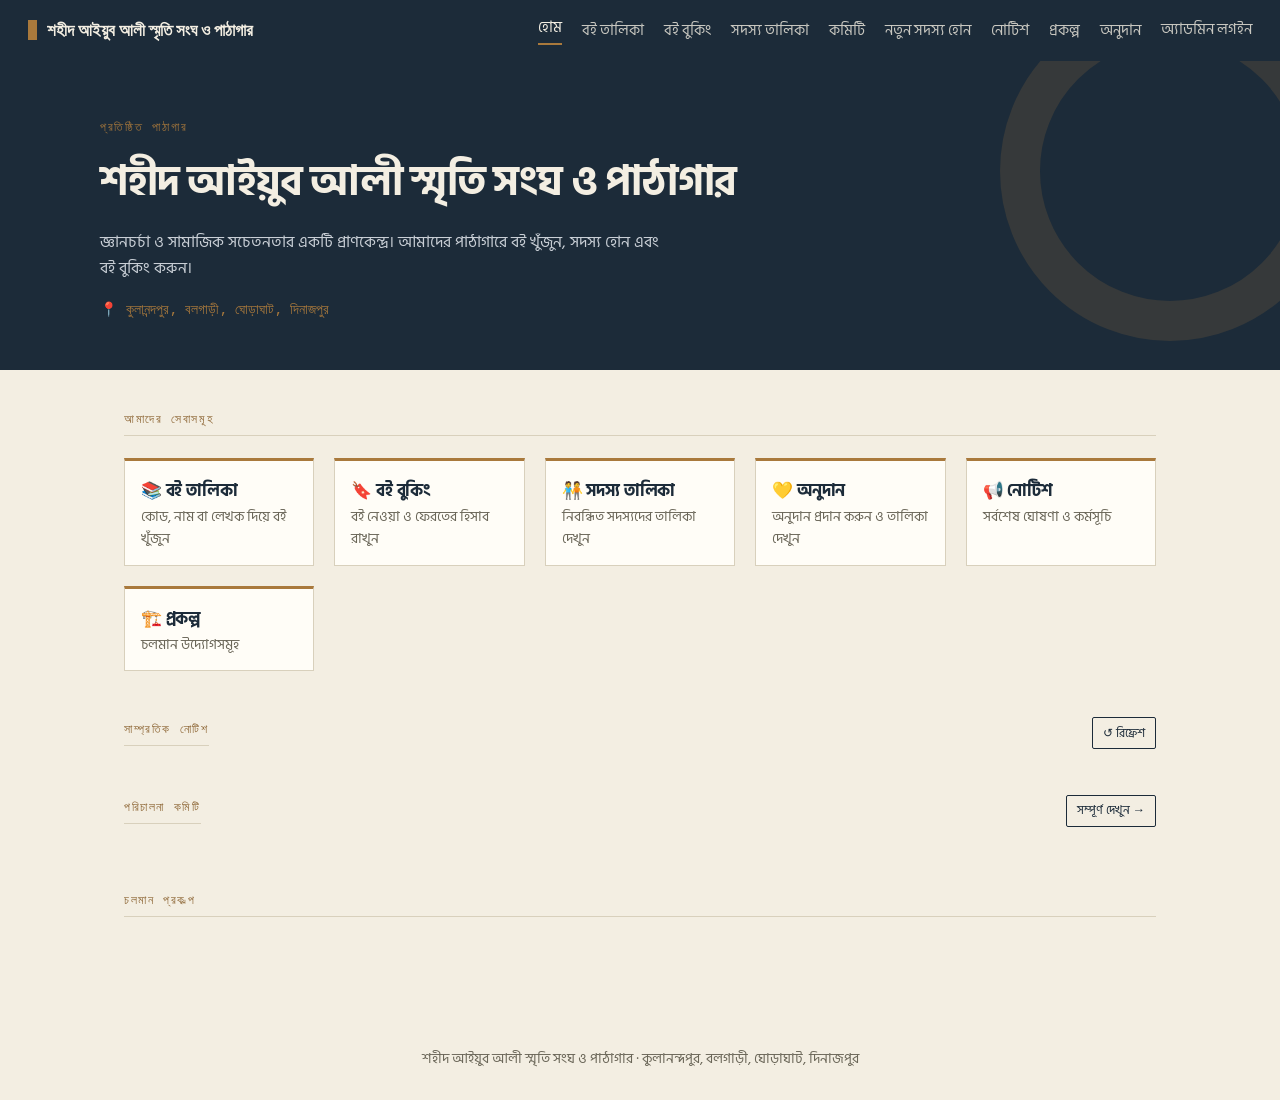
==== index.html @ 1c2e3153 "Update index.html" ====
<!DOCTYPE html>
<html lang="bn">
<head>
<meta charset="UTF-8" />
<meta name="viewport" content="width=device-width, initial-scale=1.0" />
<title>শহীদ আইয়ুব আলী স্মৃতি সংঘ ও পাঠাগার</title>
<link rel="stylesheet" href="css/style.css" />
</head>
<body>
<div id="navRoot"></div>

<header class="hero">
  <div class="hero-inner">
    <div class="eyebrow">প্রতিষ্ঠিত পাঠাগার</div>
    <h1>শহীদ আইয়ুব আলী স্মৃতি সংঘ ও পাঠাগার</h1>
    <p>জ্ঞানচর্চা ও সামাজিক সচেতনতার একটি প্রাণকেন্দ্র। আমাদের পাঠাগারে বই খুঁজুন, সদস্য হোন এবং বই বুকিং করুন।</p>
    <div class="address">📍 কুলানন্দপুর, বলগাড়ী, ঘোড়াঘাট, দিনাজপুর</div>
  </div>
</header>

<main class="wrap">

  <!-- দ্রুত লিংক -->
  <section style="margin-bottom:46px;">
    <div class="section-label">আমাদের সেবাসমূহ</div>
    <div class="card-grid" style="grid-template-columns:repeat(auto-fit,minmax(180px,1fr));">
      <a href="books.html" class="index-card" style="display:block; text-decoration:none;">
        <h3>📚 বই তালিকা</h3>
        <p style="color:var(--muted); font-size:0.88rem; margin:0;">কোড, নাম বা লেখক দিয়ে বই খুঁজুন</p>
      </a>
      <a href="booking.html" class="index-card" style="display:block; text-decoration:none;">
        <h3>🔖 বই বুকিং</h3>
        <p style="color:var(--muted); font-size:0.88rem; margin:0;">বই নেওয়া ও ফেরতের হিসাব রাখুন</p>
      </a>
      <a href="members.html" class="index-card" style="display:block; text-decoration:none;">
        <h3>🧑‍🤝‍🧑 সদস্য তালিকা</h3>
        <p style="color:var(--muted); font-size:0.88rem; margin:0;">নিবন্ধিত সদস্যদের তালিকা দেখুন</p>
      </a>
      <a href="donations.html" class="index-card" style="display:block; text-decoration:none;">
        <h3>💛 অনুদান</h3>
        <p style="color:var(--muted); font-size:0.88rem; margin:0;">অনুদান প্রদান করুন ও তালিকা দেখুন</p>
      </a>
      <a href="notices.html" class="index-card" style="display:block; text-decoration:none;">
        <h3>📢 নোটিশ</h3>
        <p style="color:var(--muted); font-size:0.88rem; margin:0;">সর্বশেষ ঘোষণা ও কর্মসূচি</p>
      </a>
      <a href="projects.html" class="index-card" style="display:block; text-decoration:none;">
        <h3>🏗️ প্রকল্প</h3>
        <p style="color:var(--muted); font-size:0.88rem; margin:0;">চলমান উদ্যোগসমূহ</p>
      </a>
    </div>
  </section>

  <!-- নোটিশ -->
  <section id="noticesSection" style="margin-bottom:46px;">
    <div style="display:flex; justify-content:space-between; align-items:center; margin-bottom:14px;">
      <div class="section-label" style="margin:0;">সাম্প্রতিক নোটিশ</div>
      <button class="btn small outline" onclick="loadAll()">↺ রিফ্রেশ</button>
    </div>
    <div id="noticesList"></div>
  </section>

  <!-- কমিটি -->
  <section id="committeeSection" style="margin-bottom:46px;">
    <div style="display:flex; justify-content:space-between; align-items:center; margin-bottom:18px;">
      <div class="section-label" style="margin:0;">পরিচালনা কমিটি</div>
      <a href="committee.html" class="btn small outline">সম্পূর্ণ দেখুন →</a>
    </div>
    <div class="card-grid" id="committeeGrid"></div>
  </section>

  <!-- প্রকল্প -->
  <section id="projectsSection">
    <div class="section-label">চলমান প্রকল্প</div>
    <div id="projectsList" class="card-grid"></div>
  </section>

</main>

<div id="adminModalRoot"></div>
<div class="footer">শহীদ আইয়ুব আলী স্মৃতি সংঘ ও পাঠাগার · কুলানন্দপুর, বলগাড়ী, ঘোড়াঘাট, দিনাজপুর</div>

<script src="js/config.js"></script>
<script src="js/api.js"></script>
<script>
renderNav('index.html');

async function loadAll() {
  await Promise.all([loadNotices(), loadCommittee(), loadProjects()]);
}

async function loadNotices() {
  const notices = await Api.get('listNotices');
  const el = document.getElementById('noticesList');
  if (!Array.isArray(notices) || notices.length === 0) {
    el.innerHTML = '<p style="color:var(--muted); font-size:0.9rem;">কোনো নোটিশ নেই।</p>';
    return;
  }
  el.innerHTML = notices.slice(0, 3).map(n => `
    <div class="notice">
      <div class="date">${fmtDate(n.Date)}</div>
      <strong>${n.Title}</strong>
      <div>${n.Content}</div>
    </div>
  `).join('');
}

async function loadCommittee() {
  const committee = await Api.get('listCommittee');
  const grid = document.getElementById('committeeGrid');
  if (!committee || committee.length === 0) {
    document.getElementById('committeeSection').style.display = 'none';
    return;
  }
  document.getElementById('committeeSection').style.display = 'block';
  grid.innerHTML = committee.map(c => {
    const photo = c.PhotoURL
      ? `<img src="${c.PhotoURL}" style="width:72px; height:72px; object-fit:cover; border-radius:50%; border:2px solid var(--brass); margin-bottom:10px;" />`
      : `<div style="width:72px; height:72px; border-radius:50%; background:var(--line); margin:0 auto 10px;"></div>`;
    return `
      <div class="index-card" style="text-align:center;">
        ${photo}
        <h3 style="font-size:1rem;">${c.MemberName}</h3>
        <span class="tag role">${c.Position}</span>
        <div class="author" style="margin-top:6px;">${c.Village || ''}</div>
      </div>`;
  }).join('');
}

async function loadProjects() {
  const projects = await Api.get('listProjects');
  const el = document.getElementById('projectsList');
  if (!projects || projects.length === 0) {
    document.getElementById('projectsSection').style.display = 'none';
    return;
  }
  document.getElementById('projectsSection').style.display = 'block';
  el.innerHTML = projects.slice(0, 4).map(p => `
    <div class="index-card">
      <h3>${p.Title}</h3>
      <p style="color:var(--muted); font-size:0.88rem;">${p.Description || ''}</p>
    </div>
  `).join('');
}

loadAll();
</script>
</body>
</html>
---- css/style.css ----
@import url('https://fonts.googleapis.com/css2?family=Fraunces:opsz,wght@9..144,400;9..144,600;9..144,700&family=Hind+Siliguri:wght@400;500;600;700&family=IBM+Plex+Mono:wght@400;500&display=swap');

:root {
  --ink: #1C2B39;
  --paper: #F3EEE2;
  --card: #FFFDF7;
  --brass: #A9793C;
  --brass-dark: #8A6230;
  --sage: #5F7161;
  --rust: #9A3B3B;
  --text: #26241F;
  --muted: #6B6759;
  --line: #D8D0BC;
  --radius: 2px;
}

* { box-sizing: border-box; }
html { scroll-behavior: smooth; }

body {
  margin: 0;
  background: var(--paper);
  color: var(--text);
  font-family: 'Hind Siliguri', 'Segoe UI', sans-serif;
  line-height: 1.6;
}

h1, h2, h3, .display {
  font-family: 'Fraunces', 'Hind Siliguri', serif;
  color: var(--ink);
  margin: 0 0 0.3em;
  letter-spacing: -0.01em;
}
.mono { font-family: 'IBM Plex Mono', monospace; letter-spacing: 0.02em; }
a { color: inherit; text-decoration: none; }

/* ---------- Nav ---------- */
.nav {
  background: var(--ink);
  color: var(--paper);
  padding: 16px 28px;
  display: flex;
  align-items: center;
  justify-content: space-between;
  position: sticky;
  top: 0;
  z-index: 50;
  flex-wrap: wrap;
  gap: 10px;
}
.nav .brand { display: flex; align-items: center; gap: 10px; font-family: 'Fraunces', serif; font-size: 1.05rem; font-weight: 700; }
.nav .brand .tab { width: 9px; height: 20px; background: var(--brass); display: inline-block; flex-shrink: 0; }
.nav .links { display: flex; align-items: center; flex-wrap: wrap; }
.nav a.link { color: var(--paper); margin-left: 20px; font-size: 0.92rem; opacity: 0.8; transition: opacity 0.15s; }
.nav a.link:hover { opacity: 1; text-decoration: underline; }
.nav a.link.active { opacity: 1; border-bottom: 2px solid var(--brass); padding-bottom: 3px; }
.nav a.link.admin-tag { color: var(--brass); opacity: 1; }

/* ---------- Layout ---------- */
.wrap { max-width: 1080px; margin: 0 auto; padding: 40px 24px 80px; }
.section-label {
  font-family: 'IBM Plex Mono', monospace;
  font-size: 0.72rem;
  text-transform: uppercase;
  letter-spacing: 0.14em;
  color: var(--brass-dark);
  border-bottom: 1px solid var(--line);
  padding-bottom: 6px;
  margin-bottom: 22px;
}

/* ---------- Hero ---------- */
.hero {
  background: var(--ink);
  color: var(--paper);
  padding: 56px 24px 50px;
  position: relative;
  overflow: hidden;
}
.hero::before {
  content: "";
  position: absolute;
  right: -60px; top: -60px;
  width: 260px; height: 260px;
  border: 40px solid rgba(169,121,60,0.18);
  border-radius: 50%;
}
.hero-inner { max-width: 1080px; margin: 0 auto; position: relative; }
.hero .eyebrow { font-family: 'IBM Plex Mono', monospace; font-size: 0.78rem; letter-spacing: 0.14em; text-transform: uppercase; color: var(--brass); margin-bottom: 10px; }
.hero h1 { font-size: clamp(1.7rem, 4vw, 2.6rem); color: var(--paper); max-width: 700px; }
.hero p { color: #C9CFD6; max-width: 560px; font-size: 1.02rem; }
.hero .address { margin-top: 16px; color: var(--brass); font-family: 'IBM Plex Mono', monospace; font-size: 0.88rem; }

/* ---------- Cards ---------- */
.card-grid {
  display: grid;
  grid-template-columns: repeat(auto-fill, minmax(230px, 1fr));
  gap: 20px;
}
.index-card {
  background: var(--card);
  border: 1px solid var(--line);
  border-top: 3px solid var(--brass);
  padding: 16px 16px 14px;
  position: relative;
}
.index-card .catid { font-size: 0.7rem; color: var(--muted); margin-bottom: 6px; }
.index-card h3 { font-size: 1.05rem; margin-bottom: 2px; }
.index-card .author { color: var(--muted); font-size: 0.88rem; }
.index-card .row-actions { display: flex; gap: 8px; margin-top: 12px; border-top: 1px dashed var(--line); padding-top: 10px; }

.tag { font-size: 0.68rem; text-transform: uppercase; letter-spacing: 0.06em; padding: 3px 8px; border-radius: 20px; font-family: 'IBM Plex Mono', monospace; }
.tag.available { background: rgba(95,113,97,0.15); color: var(--sage); }
.tag.unavailable { background: rgba(154,59,59,0.12); color: var(--rust); }
.tag.role { background: rgba(169,121,60,0.16); color: var(--brass-dark); }

.btn {
  border: none;
  background: var(--ink);
  color: var(--paper);
  padding: 8px 16px;
  font-size: 0.85rem;
  cursor: pointer;
  font-family: 'Hind Siliguri', sans-serif;
  border-radius: var(--radius);
  transition: background 0.15s;
}
.btn:hover { background: #0f1a24; }
.btn.brass { background: var(--brass); }
.btn.brass:hover { background: var(--brass-dark); }
.btn.outline { background: transparent; border: 1px solid var(--ink); color: var(--ink); }
.btn.small { padding: 5px 10px; font-size: 0.78rem; }
.btn:disabled { opacity: 0.4; cursor: not-allowed; }

.stamp {
  display: inline-block;
  border: 2px solid var(--rust);
  color: var(--rust);
  padding: 3px 8px;
  font-family: 'IBM Plex Mono', monospace;
  font-size: 0.72rem;
  transform: rotate(-3deg);
  border-radius: 3px;
}
.stamp.ok { border-color: var(--sage); color: var(--sage); transform: rotate(2deg); }

.panel { background: var(--card); border: 1px solid var(--line); padding: 24px; border-radius: var(--radius); }
.panel + .panel { margin-top: 18px; }
.notice { border-left: 3px solid var(--brass); padding: 12px 16px; background: var(--card); margin-bottom: 12px; }
.notice .date { font-family: 'IBM Plex Mono', monospace; font-size: 0.72rem; color: var(--muted); }
.notice .row-actions { margin-top: 8px; }

input, select, textarea {
  font-family: 'Hind Siliguri', sans-serif;
  padding: 10px 12px;
  border: 1px solid var(--line);
  background: var(--card);
  border-radius: var(--radius);
  font-size: 0.95rem;
  width: 100%;
}
label { display: block; font-size: 0.82rem; color: var(--muted); margin-bottom: 5px; margin-top: 14px; }

table { width: 100%; border-collapse: collapse; font-size: 0.88rem; }
th, td { text-align: left; padding: 10px 8px; border-bottom: 1px solid var(--line); }
th { font-family: 'IBM Plex Mono', monospace; font-size: 0.7rem; text-transform: uppercase; color: var(--muted); letter-spacing: 0.05em; }

.page-toolbar {
  display: flex;
  justify-content: space-between;
  align-items: center;
  margin-bottom: 22px;
  flex-wrap: wrap;
  gap: 10px;
}
.page-toolbar .section-label { margin-bottom: 0; border-bottom: none; padding-bottom: 0; }
#refreshBtn { padding: 7px 16px; font-size: 0.82rem; letter-spacing: 0.03em; }
.footer { text-align: center; padding: 30px; color: var(--muted); font-size: 0.85rem; }
.empty-state { text-align: center; padding: 50px 20px; color: var(--muted); }

.msg { padding: 10px 14px; border-radius: var(--radius); font-size: 0.88rem; margin-top: 10px; }
.msg.error { background: rgba(154,59,59,0.1); color: var(--rust); }
.msg.success { background: rgba(95,113,97,0.12); color: var(--sage); }

.grid-2 { display: grid; grid-template-columns: 1fr 1fr; gap: 0 20px; }
.lookup-result { margin-top: 8px; font-size: 0.9rem; padding: 10px 12px; background: rgba(169,121,60,0.08); border-radius: var(--radius); }

/* ---------- Admin login modal ---------- */
.modal-backdrop {
  position: fixed; inset: 0; background: rgba(28,43,57,0.55);
  display: flex; align-items: center; justify-content: center; z-index: 100; padding: 20px;
}
.modal { background: var(--card); border-radius: var(--radius); padding: 26px; max-width: 340px; width: 100%; }

.admin-only-block { border: 1px dashed var(--brass); padding: 18px; margin-bottom: 22px; background: rgba(169,121,60,0.05); }
.admin-badge { font-family: 'IBM Plex Mono', monospace; font-size: 0.68rem; text-transform: uppercase; letter-spacing: 0.08em; color: var(--brass-dark); margin-bottom: 10px; display: block; }

@media (max-width: 640px) {
  .nav { padding: 14px 18px; }
  .grid-2 { grid-template-columns: 1fr; }
}
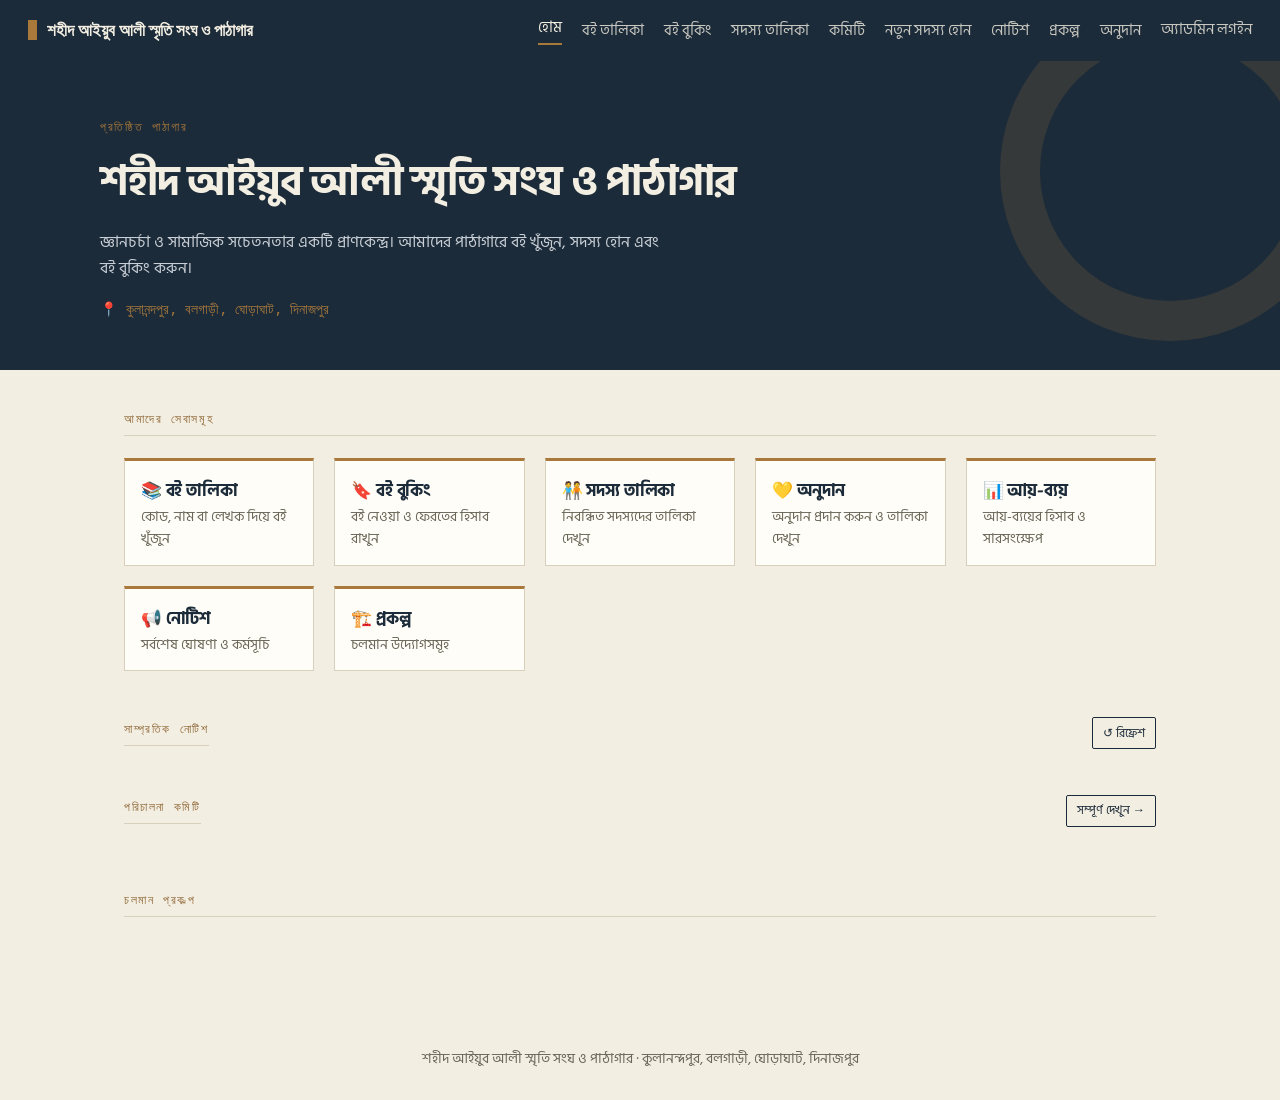
==== commit 314e16c5: "Update index.html" ====
--- a/index.html
+++ b/index.html
@@ -39,6 +39,10 @@
       <a href="donations.html" class="index-card" style="display:block; text-decoration:none;">
         <h3>💛 অনুদান</h3>
         <p style="color:var(--muted); font-size:0.88rem; margin:0;">অনুদান প্রদান করুন ও তালিকা দেখুন</p>
+      </a>
+      <a href="finance.html" class="index-card" style="display:block; text-decoration:none;">
+        <h3>📊 আয়-ব্যয়</h3>
+        <p style="color:var(--muted); font-size:0.88rem; margin:0;">আয়-ব্যয়ের হিসাব ও সারসংক্ষেপ</p>
       </a>
       <a href="notices.html" class="index-card" style="display:block; text-decoration:none;">
         <h3>📢 নোটিশ</h3>
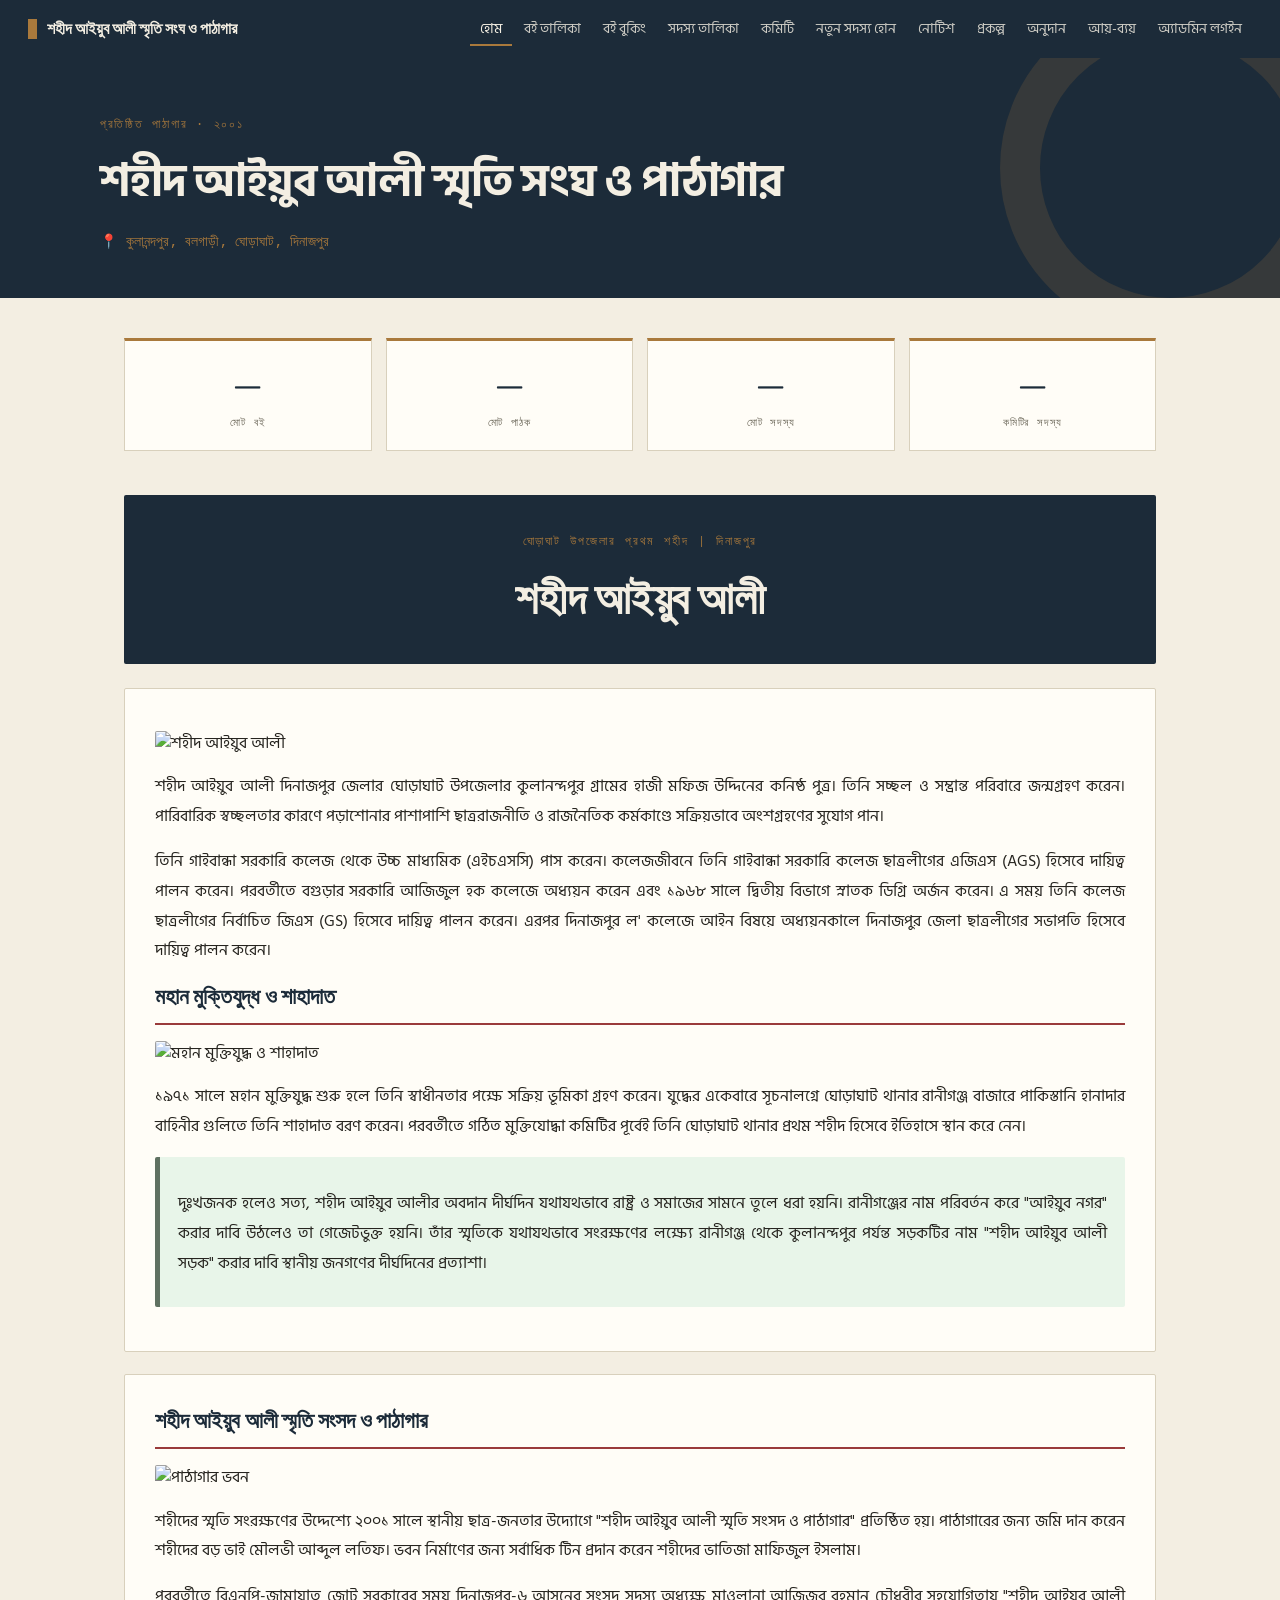
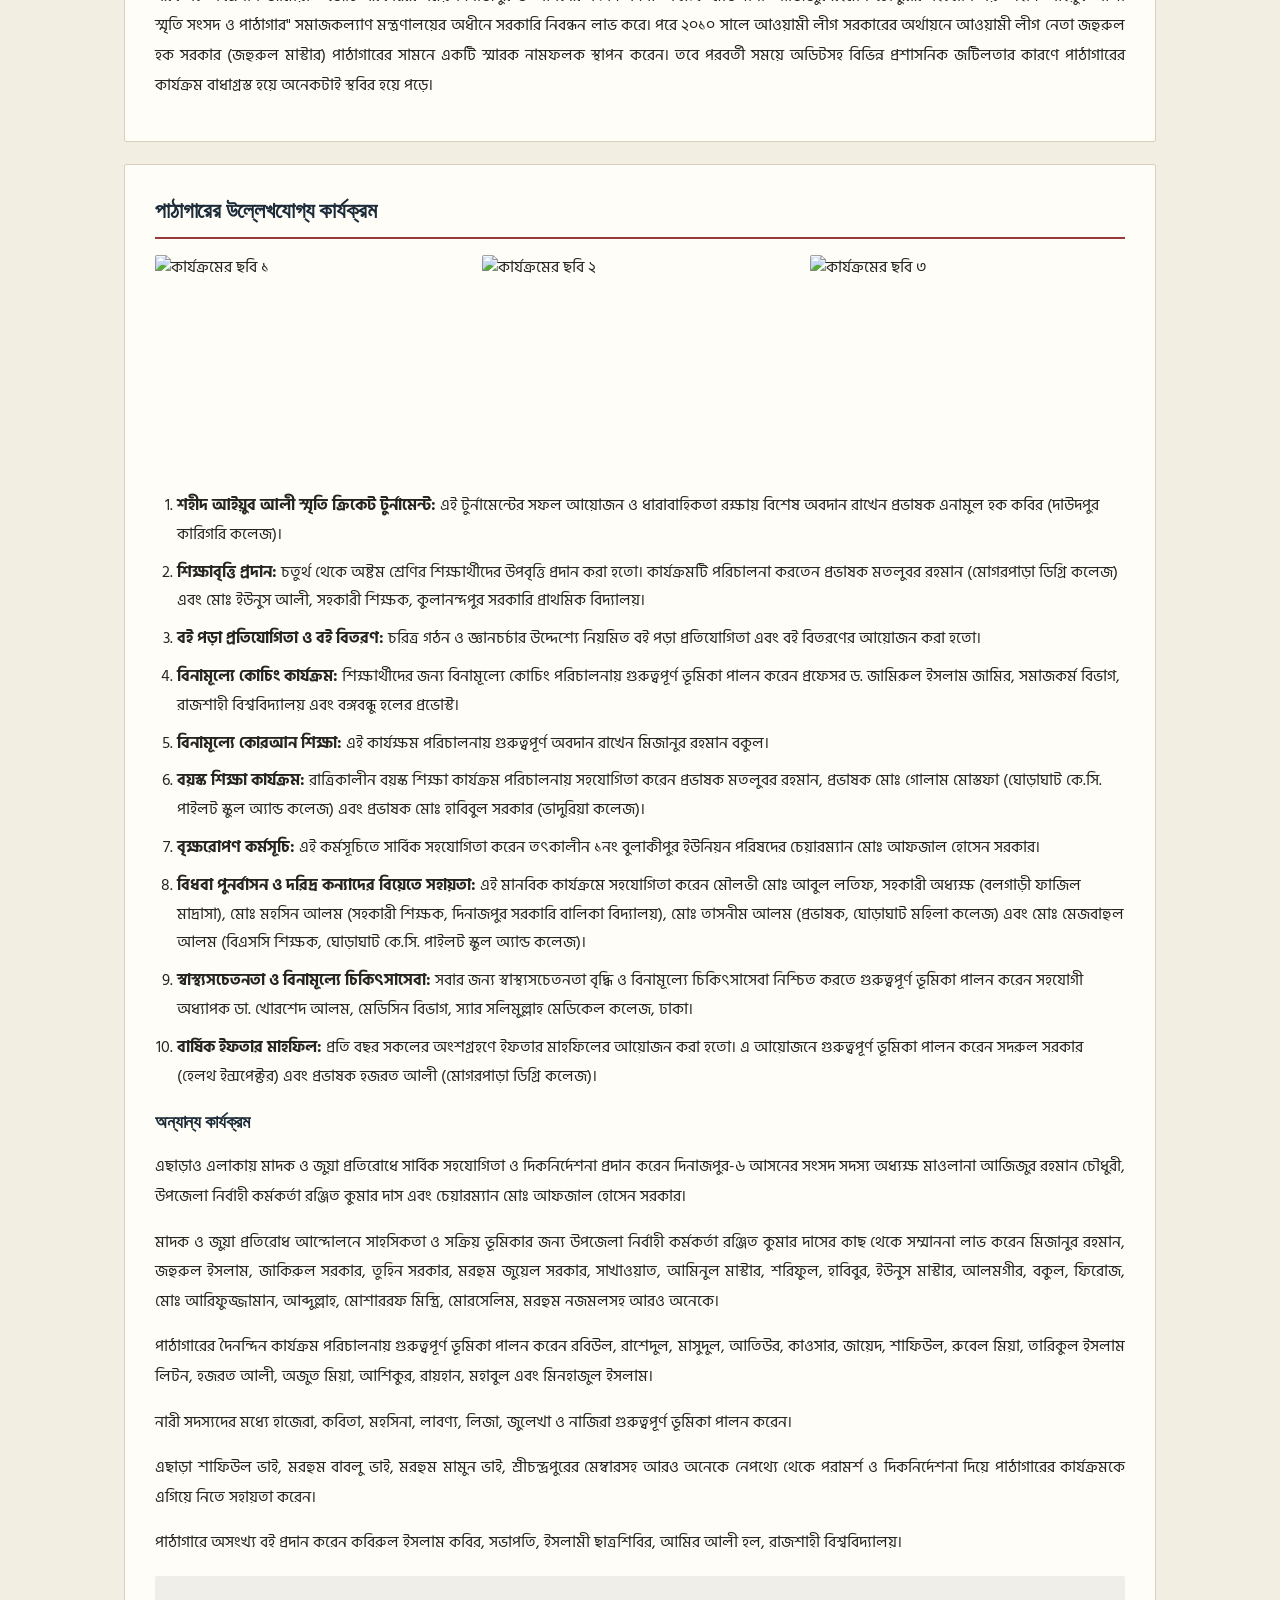
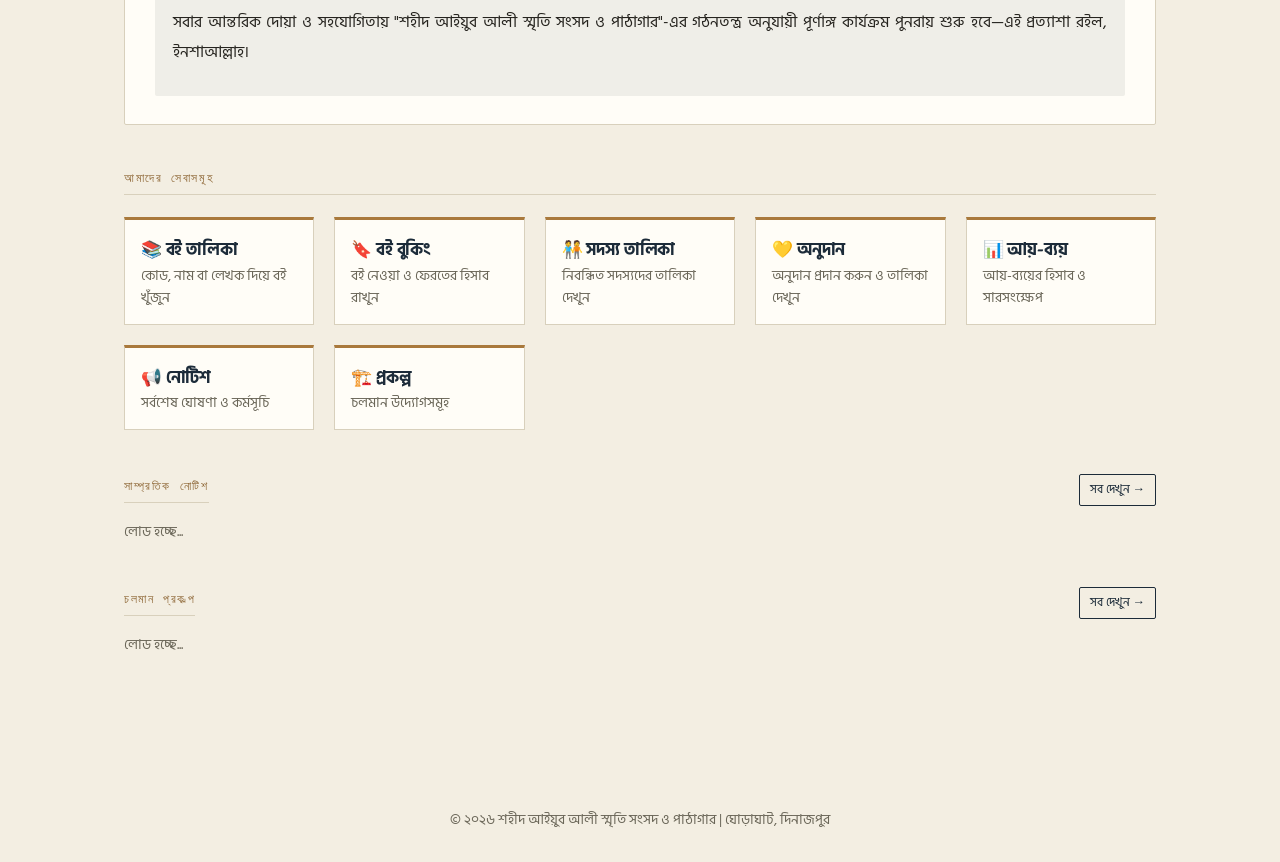
==== commit 67d5c705: "Update index.html" ====
--- a/index.html
+++ b/index.html
@@ -5,149 +5,259 @@
 <meta name="viewport" content="width=device-width, initial-scale=1.0" />
 <title>শহীদ আইয়ুব আলী স্মৃতি সংঘ ও পাঠাগার</title>
 <link rel="stylesheet" href="css/style.css" />
+<link href="https://fonts.maateen.me/solaiman-lipi/font.css" rel="stylesheet" />
+<style>
+/* ===== হিরো ===== */
+.hero { background:#1C2B39; color:#F3EEE2; padding:56px 24px 46px; position:relative; overflow:hidden; }
+.hero::before { content:""; position:absolute; right:-60px; top:-60px; width:260px; height:260px; border:40px solid rgba(169,121,60,.18); border-radius:50%; }
+.hero-inner { max-width:1080px; margin:0 auto; position:relative; }
+.hero .eyebrow { font-family:'IBM Plex Mono',monospace; font-size:.78rem; letter-spacing:.14em; text-transform:uppercase; color:#A9793C; margin-bottom:10px; }
+.hero h1 { font-family:'SolaimanLipi','Fraunces','Hind Siliguri',serif; font-size:clamp(1.8rem,4vw,2.8rem); color:#F3EEE2; max-width:780px; margin-bottom:12px; }
+.hero .address { margin-top:14px; color:#A9793C; font-family:'IBM Plex Mono',monospace; font-size:.88rem; }
+
+/* ===== পরিসংখ্যান কার্ড ===== */
+.stats-grid { display:grid; grid-template-columns:repeat(auto-fit,minmax(140px,1fr)); gap:14px; margin-bottom:44px; }
+.stat-card { background:var(--card); border:1px solid var(--line); border-top:3px solid var(--brass); padding:18px 14px; text-align:center; }
+.stat-card .sv { font-family:'Fraunces',serif; font-size:2rem; font-weight:700; color:var(--ink); }
+.stat-card .sl { font-family:'IBM Plex Mono',monospace; font-size:.68rem; text-transform:uppercase; letter-spacing:.08em; color:var(--muted); margin-top:4px; }
+
+/* ===== কন্টেন্ট প্যানেল ===== */
+.bio-card { background:var(--card); border:1px solid var(--line); border-radius:var(--radius); padding:28px 30px; margin-bottom:22px; }
+.bio-card h2 { font-family:'Fraunces',serif; color:var(--ink); font-size:1.4rem; border-bottom:2px solid var(--rust); padding-bottom:8px; margin-bottom:16px; }
+.bio-card h3 { font-family:'Fraunces',serif; color:var(--ink); font-size:1.1rem; margin-top:18px; margin-bottom:8px; }
+.bio-card p { margin-bottom:13px; text-align:justify; line-height:1.85; font-family:'SolaimanLipi','Hind Siliguri',sans-serif; }
+.bio-card ul, .bio-card ol { padding-left:22px; margin-bottom:14px; }
+.bio-card li { margin-bottom:9px; line-height:1.8; font-family:'SolaimanLipi','Hind Siliguri',sans-serif; }
+.highlight-box { background:#e8f5e9; padding:16px 18px; border-left:5px solid var(--sage); border-radius:var(--radius); margin:16px 0; font-family:'SolaimanLipi','Hind Siliguri',sans-serif; line-height:1.85; }
+.closing-box { background:rgba(95,113,97,.1); border-radius:var(--radius); padding:16px 18px; text-align:center; margin-top:18px; font-family:'SolaimanLipi','Hind Siliguri',sans-serif; line-height:1.85; }
+
+/* ===== বায়ো ইমেজ প্লেসহোল্ডার ===== */
+.bio-img { width:100%; max-width:100%; height:auto; border-radius:var(--radius); margin:14px 0; display:block; }
+.bio-img-row { display:grid; grid-template-columns:repeat(auto-fit,minmax(200px,1fr)); gap:12px; margin:16px 0; }
+.bio-img-row img { width:100%; height:220px; object-fit:cover; border-radius:var(--radius); }
+
+/* ===== নোটিশ / প্রকল্প অ্যাকর্ডিয়ান ===== */
+.acc-item { border-left:3px solid var(--brass); background:var(--card); margin-bottom:8px; border-radius:0 var(--radius) var(--radius) 0; overflow:hidden; }
+.acc-item.first { border-left-color:var(--ink); }
+.acc-header { display:flex; align-items:flex-start; justify-content:space-between; padding:13px 16px; cursor:pointer; gap:12px; }
+.acc-header:hover { background:rgba(169,121,60,.05); }
+.acc-date { font-family:'IBM Plex Mono',monospace; font-size:.7rem; color:var(--muted); margin-bottom:3px; }
+.acc-title { font-weight:600; font-size:.97rem; color:var(--ink); }
+.acc-toggle { font-size:.78rem; color:var(--brass-dark); white-space:nowrap; flex-shrink:0; padding-top:2px; }
+.acc-body { max-height:0; overflow:hidden; transition:max-height .3s ease; }
+.acc-body.open { max-height:600px; }
+.acc-body-inner { padding:10px 16px 14px; border-top:1px dashed var(--line); font-size:.92rem; line-height:1.75; font-family:'Hind Siliguri',sans-serif; }
+
+@media(max-width:640px){
+  .bio-card { padding:18px 16px; }
+  .stats-grid { grid-template-columns:repeat(2,1fr); }
+}
+</style>
 </head>
 <body>
 <div id="navRoot"></div>
 
+<!-- ===== হিরো ===== -->
 <header class="hero">
   <div class="hero-inner">
-    <div class="eyebrow">প্রতিষ্ঠিত পাঠাগার</div>
+    <div class="eyebrow">প্রতিষ্ঠিত পাঠাগার · ২০০১</div>
     <h1>শহীদ আইয়ুব আলী স্মৃতি সংঘ ও পাঠাগার</h1>
-    <p>জ্ঞানচর্চা ও সামাজিক সচেতনতার একটি প্রাণকেন্দ্র। আমাদের পাঠাগারে বই খুঁজুন, সদস্য হোন এবং বই বুকিং করুন।</p>
     <div class="address">📍 কুলানন্দপুর, বলগাড়ী, ঘোড়াঘাট, দিনাজপুর</div>
   </div>
 </header>
 
 <main class="wrap">
 
+  <!-- পরিসংখ্যান -->
+  <div class="stats-grid" id="statsGrid">
+    <div class="stat-card"><div class="sv" id="sc-books">—</div><div class="sl">মোট বই</div></div>
+    <div class="stat-card"><div class="sv" id="sc-readers">—</div><div class="sl">মোট পাঠক</div></div>
+    <div class="stat-card"><div class="sv" id="sc-members">—</div><div class="sl">মোট সদস্য</div></div>
+    <div class="stat-card"><div class="sv" id="sc-committee">—</div><div class="sl">কমিটির সদস্য</div></div>
+  </div>
+
+  <!-- ===== শহীদ আইয়ুব আলী পরিচিতি — হুবহু (সেবা সেকশনের আগে সরানো হয়েছে) ===== -->
+  <section style="margin-bottom:44px;">
+    <div style="text-align:center; padding:36px 20px 30px; background:var(--ink); border-radius:var(--radius); margin-bottom:24px;">
+      <div style="font-family:'IBM Plex Mono',monospace; font-size:.75rem; text-transform:uppercase; letter-spacing:.16em; color:var(--brass); margin-bottom:12px;">ঘোড়াঘাট উপজেলার প্রথম শহীদ | দিনাজপুর</div>
+      <h2 style="font-family:'Fraunces','SolaimanLipi',serif; font-size:clamp(1.8rem,4vw,2.8rem); color:#F3EEE2; margin:0; letter-spacing:-.01em;">শহীদ আইয়ুব আলী</h2>
+    </div>
+
+    <div class="bio-card">
+      <!-- ছবি: শহীদ আইয়ুব আলীর প্রতিকৃতি / পুরনো ছবি -->
+      <img class="bio-img" src="" alt="শহীদ আইয়ুব আলী">
+
+      <p>শহীদ আইয়ুব আলী দিনাজপুর জেলার ঘোড়াঘাট উপজেলার কুলানন্দপুর গ্রামের হাজী মফিজ উদ্দিনের কনিষ্ঠ পুত্র। তিনি সচ্ছল ও সম্ভ্রান্ত পরিবারে জন্মগ্রহণ করেন। পারিবারিক স্বচ্ছলতার কারণে পড়াশোনার পাশাপাশি ছাত্ররাজনীতি ও রাজনৈতিক কর্মকাণ্ডে সক্রিয়ভাবে অংশগ্রহণের সুযোগ পান।</p>
+      <p>তিনি গাইবান্ধা সরকারি কলেজ থেকে উচ্চ মাধ্যমিক (এইচএসসি) পাস করেন। কলেজজীবনে তিনি গাইবান্ধা সরকারি কলেজ ছাত্রলীগের এজিএস (AGS) হিসেবে দায়িত্ব পালন করেন। পরবর্তীতে বগুড়ার সরকারি আজিজুল হক কলেজে অধ্যয়ন করেন এবং ১৯৬৮ সালে দ্বিতীয় বিভাগে স্নাতক ডিগ্রি অর্জন করেন। এ সময় তিনি কলেজ ছাত্রলীগের নির্বাচিত জিএস (GS) হিসেবে দায়িত্ব পালন করেন। এরপর দিনাজপুর ল' কলেজে আইন বিষয়ে অধ্যয়নকালে দিনাজপুর জেলা ছাত্রলীগের সভাপতি হিসেবে দায়িত্ব পালন করেন।</p>
+
+      <h2>মহান মুক্তিযুদ্ধ ও শাহাদাত</h2>
+      <!-- ছবি: মুক্তিযুদ্ধ / রানীগঞ্জ বাজার সংক্রান্ত ছবি -->
+      <img class="bio-img" src="" alt="মহান মুক্তিযুদ্ধ ও শাহাদাত">
+
+      <p>১৯৭১ সালে মহান মুক্তিযুদ্ধ শুরু হলে তিনি স্বাধীনতার পক্ষে সক্রিয় ভূমিকা গ্রহণ করেন। যুদ্ধের একেবারে সূচনালগ্নে ঘোড়াঘাট থানার রানীগঞ্জ বাজারে পাকিস্তানি হানাদার বাহিনীর গুলিতে তিনি শাহাদাত বরণ করেন। পরবর্তীতে গঠিত মুক্তিযোদ্ধা কমিটির পূর্বেই তিনি ঘোড়াঘাট থানার প্রথম শহীদ হিসেবে ইতিহাসে স্থান করে নেন।</p>
+      <div class="highlight-box">
+        <p>দুঃখজনক হলেও সত্য, শহীদ আইয়ুব আলীর অবদান দীর্ঘদিন যথাযথভাবে রাষ্ট্র ও সমাজের সামনে তুলে ধরা হয়নি। রানীগঞ্জের নাম পরিবর্তন করে "আইয়ুব নগর" করার দাবি উঠলেও তা গেজেটভুক্ত হয়নি। তাঁর স্মৃতিকে যথাযথভাবে সংরক্ষণের লক্ষ্যে রানীগঞ্জ থেকে কুলানন্দপুর পর্যন্ত সড়কটির নাম "শহীদ আইয়ুব আলী সড়ক" করার দাবি স্থানীয় জনগণের দীর্ঘদিনের প্রত্যাশা।</p>
+      </div>
+    </div>
+
+    <div class="bio-card">
+      <h2>শহীদ আইয়ুব আলী স্মৃতি সংসদ ও পাঠাগার</h2>
+      <!-- ছবি: পাঠাগার ভবন / প্রতিষ্ঠাকালীন ছবি -->
+      <img class="bio-img" src="" alt="পাঠাগার ভবন">
+
+      <p>শহীদের স্মৃতি সংরক্ষণের উদ্দেশ্যে ২০০১ সালে স্থানীয় ছাত্র-জনতার উদ্যোগে "শহীদ আইয়ুব আলী স্মৃতি সংসদ ও পাঠাগার" প্রতিষ্ঠিত হয়। পাঠাগারের জন্য জমি দান করেন শহীদের বড় ভাই মৌলভী আব্দুল লতিফ। ভবন নির্মাণের জন্য সর্বাধিক টিন প্রদান করেন শহীদের ভাতিজা মাফিজুল ইসলাম।</p>
+      <p>পরবর্তীতে বিএনপি-জামায়াত জোট সরকারের সময় দিনাজপুর-৬ আসনের সংসদ সদস্য অধ্যক্ষ মাওলানা আজিজুর রহমান চৌধুরীর সহযোগিতায় "শহীদ আইয়ুব আলী স্মৃতি সংসদ ও পাঠাগার" সমাজকল্যাণ মন্ত্রণালয়ের অধীনে সরকারি নিবন্ধন লাভ করে। পরে ২০১০ সালে আওয়ামী লীগ সরকারের অর্থায়নে আওয়ামী লীগ নেতা জহুরুল হক সরকার (জহুরুল মাস্টার) পাঠাগারের সামনে একটি স্মারক নামফলক স্থাপন করেন। তবে পরবর্তী সময়ে অডিটসহ বিভিন্ন প্রশাসনিক জটিলতার কারণে পাঠাগারের কার্যক্রম বাধাগ্রস্ত হয়ে অনেকটাই স্থবির হয়ে পড়ে।</p>
+    </div>
+
+    <div class="bio-card">
+      <h2>পাঠাগারের উল্লেখযোগ্য কার্যক্রম</h2>
+      <!-- ছবি সারি: কার্যক্রমের ছবি (৩টি) -->
+      <div class="bio-img-row">
+        <img src="" alt="কার্যক্রমের ছবি ১">
+        <img src="" alt="কার্যক্রমের ছবি ২">
+        <img src="" alt="কার্যক্রমের ছবি ৩">
+      </div>
+
+      <ol>
+        <li><strong>শহীদ আইয়ুব আলী স্মৃতি ক্রিকেট টুর্নামেন্ট:</strong> এই টুর্নামেন্টের সফল আয়োজন ও ধারাবাহিকতা রক্ষায় বিশেষ অবদান রাখেন প্রভাষক এনামুল হক কবির (দাউদপুর কারিগরি কলেজ)।</li>
+        <li><strong>শিক্ষাবৃত্তি প্রদান:</strong> চতুর্থ থেকে অষ্টম শ্রেণির শিক্ষার্থীদের উপবৃত্তি প্রদান করা হতো। কার্যক্রমটি পরিচালনা করতেন প্রভাষক মতলুবর রহমান (মোগরপাড়া ডিগ্রি কলেজ) এবং মোঃ ইউনুস আলী, সহকারী শিক্ষক, কুলানন্দপুর সরকারি প্রাথমিক বিদ্যালয়।</li>
+        <li><strong>বই পড়া প্রতিযোগিতা ও বই বিতরণ:</strong> চরিত্র গঠন ও জ্ঞানচর্চার উদ্দেশ্যে নিয়মিত বই পড়া প্রতিযোগিতা এবং বই বিতরণের আয়োজন করা হতো।</li>
+        <li><strong>বিনামূল্যে কোচিং কার্যক্রম:</strong> শিক্ষার্থীদের জন্য বিনামূল্যে কোচিং পরিচালনায় গুরুত্বপূর্ণ ভূমিকা পালন করেন প্রফেসর ড. জামিরুল ইসলাম জামির, সমাজকর্ম বিভাগ, রাজশাহী বিশ্ববিদ্যালয় এবং বঙ্গবন্ধু হলের প্রভোস্ট।</li>
+        <li><strong>বিনামূল্যে কোরআন শিক্ষা:</strong> এই কার্যক্ষম পরিচালনায় গুরুত্বপূর্ণ অবদান রাখেন মিজানুর রহমান বকুল।</li>
+        <li><strong>বয়স্ক শিক্ষা কার্যক্রম:</strong> রাত্রিকালীন বয়স্ক শিক্ষা কার্যক্রম পরিচালনায় সহযোগিতা করেন প্রভাষক মতলুবর রহমান, প্রভাষক মোঃ গোলাম মোস্তফা (ঘোড়াঘাট কে.সি. পাইলট স্কুল অ্যান্ড কলেজ) এবং প্রভাষক মোঃ হাবিবুল সরকার (ভাদুরিয়া কলেজ)।</li>
+        <li><strong>বৃক্ষরোপণ কর্মসূচি:</strong> এই কর্মসূচিতে সার্বিক সহযোগিতা করেন তৎকালীন ১নং বুলাকীপুর ইউনিয়ন পরিষদের চেয়ারম্যান মোঃ আফজাল হোসেন সরকার।</li>
+        <li><strong>বিধবা পুনর্বাসন ও দরিদ্র কন্যাদের বিয়েতে সহায়তা:</strong> এই মানবিক কার্যক্রমে সহযোগিতা করেন মৌলভী মোঃ আবুল লতিফ, সহকারী অধ্যক্ষ (বলগাড়ী ফাজিল মাদ্রাসা), মোঃ মহসিন আলম (সহকারী শিক্ষক, দিনাজপুর সরকারি বালিকা বিদ্যালয়), মোঃ তাসনীম আলম (প্রভাষক, ঘোড়াঘাট মহিলা কলেজ) এবং মোঃ মেজবাহুল আলম (বিএসসি শিক্ষক, ঘোড়াঘাট কে.সি. পাইলট স্কুল অ্যান্ড কলেজ)।</li>
+        <li><strong>স্বাস্থ্যসচেতনতা ও বিনামূল্যে চিকিৎসাসেবা:</strong> সবার জন্য স্বাস্থ্যসচেতনতা বৃদ্ধি ও বিনামূল্যে চিকিৎসাসেবা নিশ্চিত করতে গুরুত্বপূর্ণ ভূমিকা পালন করেন সহযোগী অধ্যাপক ডা. খোরশেদ আলম, মেডিসিন বিভাগ, স্যার সলিমুল্লাহ মেডিকেল কলেজ, ঢাকা।</li>
+        <li><strong>বার্ষিক ইফতার মাহফিল:</strong> প্রতি বছর সকলের অংশগ্রহণে ইফতার মাহফিলের আয়োজন করা হতো। এ আয়োজনে গুরুত্বপূর্ণ ভূমিকা পালন করেন সদরুল সরকার (হেলথ ইন্সপেক্টর) এবং প্রভাষক হজরত আলী (মোগরপাড়া ডিগ্রি কলেজ)।</li>
+      </ol>
+
+      <h3>অন্যান্য কার্যক্রম</h3>
+      <p>এছাড়াও এলাকায় মাদক ও জুয়া প্রতিরোধে সার্বিক সহযোগিতা ও দিকনির্দেশনা প্রদান করেন দিনাজপুর-৬ আসনের সংসদ সদস্য অধ্যক্ষ মাওলানা আজিজুর রহমান চৌধুরী, উপজেলা নির্বাহী কর্মকর্তা রঞ্জিত কুমার দাস এবং চেয়ারম্যান মোঃ আফজাল হোসেন সরকার।</p>
+      <p>মাদক ও জুয়া প্রতিরোধ আন্দোলনে সাহসিকতা ও সক্রিয় ভূমিকার জন্য উপজেলা নির্বাহী কর্মকর্তা রঞ্জিত কুমার দাসের কাছ থেকে সম্মাননা লাভ করেন মিজানুর রহমান, জহুরুল ইসলাম, জাকিরুল সরকার, তুহিন সরকার, মরহুম জুয়েল সরকার, সাখাওয়াত, আমিনুল মাস্টার, শরিফুল, হাবিবুর, ইউনুস মাস্টার, আলমগীর, বকুল, ফিরোজ, মোঃ আরিফুজ্জামান, আব্দুল্লাহ, মোশাররফ মিস্ত্রি, মোরসেলিম, মরহুম নজমলসহ আরও অনেকে।</p>
+      <p>পাঠাগারের দৈনন্দিন কার্যক্রম পরিচালনায় গুরুত্বপূর্ণ ভূমিকা পালন করেন রবিউল, রাশেদুল, মাসুদুল, আতিউর, কাওসার, জায়েদ, শাফিউল, রুবেল মিয়া, তারিকুল ইসলাম লিটন, হজরত আলী, অজুত মিয়া, আশিকুর, রায়হান, মহাবুল এবং মিনহাজুল ইসলাম।</p>
+      <p>নারী সদস্যদের মধ্যে হাজেরা, কবিতা, মহসিনা, লাবণ্য, লিজা, জুলেখা ও নাজিরা গুরুত্বপূর্ণ ভূমিকা পালন করেন।</p>
+      <p>এছাড়া শাফিউল ভাই, মরহুম বাবলু ভাই, মরহুম মামুন ভাই, শ্রীচন্দ্রপুরের মেম্বারসহ আরও অনেকে নেপথ্যে থেকে পরামর্শ ও দিকনির্দেশনা দিয়ে পাঠাগারের কার্যক্রমকে এগিয়ে নিতে সহায়তা করেন।</p>
+      <p>পাঠাগারে অসংখ্য বই প্রদান করেন কবিরুল ইসলাম কবির, সভাপতি, ইসলামী ছাত্রশিবির, আমির আলী হল, রাজশাহী বিশ্ববিদ্যালয়।</p>
+
+      <div class="closing-box">
+        <p>সবার আন্তরিক দোয়া ও সহযোগিতায় "শহীদ আইয়ুব আলী স্মৃতি সংসদ ও পাঠাগার"-এর গঠনতন্ত্র অনুযায়ী পূর্ণাঙ্গ কার্যক্রম পুনরায় শুরু হবে—এই প্রত্যাশা রইল, ইনশাআল্লাহ।</p>
+      </div>
+    </div>
+  </section>
+
   <!-- দ্রুত লিংক -->
-  <section style="margin-bottom:46px;">
+  <section style="margin-bottom:44px;">
     <div class="section-label">আমাদের সেবাসমূহ</div>
-    <div class="card-grid" style="grid-template-columns:repeat(auto-fit,minmax(180px,1fr));">
-      <a href="books.html" class="index-card" style="display:block; text-decoration:none;">
-        <h3>📚 বই তালিকা</h3>
-        <p style="color:var(--muted); font-size:0.88rem; margin:0;">কোড, নাম বা লেখক দিয়ে বই খুঁজুন</p>
-      </a>
-      <a href="booking.html" class="index-card" style="display:block; text-decoration:none;">
-        <h3>🔖 বই বুকিং</h3>
-        <p style="color:var(--muted); font-size:0.88rem; margin:0;">বই নেওয়া ও ফেরতের হিসাব রাখুন</p>
-      </a>
-      <a href="members.html" class="index-card" style="display:block; text-decoration:none;">
-        <h3>🧑‍🤝‍🧑 সদস্য তালিকা</h3>
-        <p style="color:var(--muted); font-size:0.88rem; margin:0;">নিবন্ধিত সদস্যদের তালিকা দেখুন</p>
-      </a>
-      <a href="donations.html" class="index-card" style="display:block; text-decoration:none;">
-        <h3>💛 অনুদান</h3>
-        <p style="color:var(--muted); font-size:0.88rem; margin:0;">অনুদান প্রদান করুন ও তালিকা দেখুন</p>
-      </a>
-      <a href="finance.html" class="index-card" style="display:block; text-decoration:none;">
-        <h3>📊 আয়-ব্যয়</h3>
-        <p style="color:var(--muted); font-size:0.88rem; margin:0;">আয়-ব্যয়ের হিসাব ও সারসংক্ষেপ</p>
-      </a>
-      <a href="notices.html" class="index-card" style="display:block; text-decoration:none;">
-        <h3>📢 নোটিশ</h3>
-        <p style="color:var(--muted); font-size:0.88rem; margin:0;">সর্বশেষ ঘোষণা ও কর্মসূচি</p>
-      </a>
-      <a href="projects.html" class="index-card" style="display:block; text-decoration:none;">
-        <h3>🏗️ প্রকল্প</h3>
-        <p style="color:var(--muted); font-size:0.88rem; margin:0;">চলমান উদ্যোগসমূহ</p>
-      </a>
+    <div class="card-grid" style="grid-template-columns:repeat(auto-fit,minmax(170px,1fr));">
+      <a href="books.html" class="index-card" style="display:block;text-decoration:none;"><h3>📚 বই তালিকা</h3><p style="color:var(--muted);font-size:.88rem;margin:0;">কোড, নাম বা লেখক দিয়ে বই খুঁজুন</p></a>
+      <a href="booking.html" class="index-card" style="display:block;text-decoration:none;"><h3>🔖 বই বুকিং</h3><p style="color:var(--muted);font-size:.88rem;margin:0;">বই নেওয়া ও ফেরতের হিসাব রাখুন</p></a>
+      <a href="members.html" class="index-card" style="display:block;text-decoration:none;"><h3>🧑‍🤝‍🧑 সদস্য তালিকা</h3><p style="color:var(--muted);font-size:.88rem;margin:0;">নিবন্ধিত সদস্যদের তালিকা দেখুন</p></a>
+      <a href="donations.html" class="index-card" style="display:block;text-decoration:none;"><h3>💛 অনুদান</h3><p style="color:var(--muted);font-size:.88rem;margin:0;">অনুদান প্রদান করুন ও তালিকা দেখুন</p></a>
+      <a href="finance.html" class="index-card" style="display:block;text-decoration:none;"><h3>📊 আয়-ব্যয়</h3><p style="color:var(--muted);font-size:.88rem;margin:0;">আয়-ব্যয়ের হিসাব ও সারসংক্ষেপ</p></a>
+      <a href="notices.html" class="index-card" style="display:block;text-decoration:none;"><h3>📢 নোটিশ</h3><p style="color:var(--muted);font-size:.88rem;margin:0;">সর্বশেষ ঘোষণা ও কর্মসূচি</p></a>
+      <a href="projects.html" class="index-card" style="display:block;text-decoration:none;"><h3>🏗️ প্রকল্প</h3><p style="color:var(--muted);font-size:.88rem;margin:0;">চলমান উদ্যোগসমূহ</p></a>
     </div>
   </section>
 
   <!-- নোটিশ -->
-  <section id="noticesSection" style="margin-bottom:46px;">
-    <div style="display:flex; justify-content:space-between; align-items:center; margin-bottom:14px;">
+  <section style="margin-bottom:44px;">
+    <div style="display:flex;justify-content:space-between;align-items:center;margin-bottom:14px;">
       <div class="section-label" style="margin:0;">সাম্প্রতিক নোটিশ</div>
-      <button class="btn small outline" onclick="loadAll()">↺ রিফ্রেশ</button>
-    </div>
-    <div id="noticesList"></div>
-  </section>
-
-  <!-- কমিটি -->
-  <section id="committeeSection" style="margin-bottom:46px;">
-    <div style="display:flex; justify-content:space-between; align-items:center; margin-bottom:18px;">
-      <div class="section-label" style="margin:0;">পরিচালনা কমিটি</div>
-      <a href="committee.html" class="btn small outline">সম্পূর্ণ দেখুন →</a>
-    </div>
-    <div class="card-grid" id="committeeGrid"></div>
+      <a href="notices.html" class="btn small outline">সব দেখুন →</a>
+    </div>
+    <div id="noticesList"><div style="color:var(--muted);font-size:.9rem;">লোড হচ্ছে...</div></div>
   </section>
 
   <!-- প্রকল্প -->
-  <section id="projectsSection">
-    <div class="section-label">চলমান প্রকল্প</div>
-    <div id="projectsList" class="card-grid"></div>
+  <section style="margin-bottom:44px;">
+    <div style="display:flex;justify-content:space-between;align-items:center;margin-bottom:14px;">
+      <div class="section-label" style="margin:0;">চলমান প্রকল্প</div>
+      <a href="projects.html" class="btn small outline">সব দেখুন →</a>
+    </div>
+    <div id="projectsList"><div style="color:var(--muted);font-size:.9rem;">লোড হচ্ছে...</div></div>
   </section>
 
 </main>
 
 <div id="adminModalRoot"></div>
-<div class="footer">শহীদ আইয়ুব আলী স্মৃতি সংঘ ও পাঠাগার · কুলানন্দপুর, বলগাড়ী, ঘোড়াঘাট, দিনাজপুর</div>
+<div class="footer">© ২০২৬ শহীদ আইয়ুব আলী স্মৃতি সংসদ ও পাঠাগার | ঘোড়াঘাট, দিনাজপুর</div>
 
 <script src="js/config.js"></script>
 <script src="js/api.js"></script>
 <script>
 renderNav('index.html');
 
-async function loadAll() {
-  await Promise.all([loadNotices(), loadCommittee(), loadProjects()]);
+// ===== পরিসংখ্যান =====
+async function loadStats() {
+  const [books, members, committee, bookings] = await Promise.all([
+    Api.get('listBooks'),
+    Api.get('listMembers'),
+    Api.get('listCommittee'),
+    Api.get('listBookings'),
+  ]);
+  const uniqueReaders = new Set((bookings || []).map(b => b.MemberID)).size;
+  document.getElementById('sc-books').textContent     = (books     || []).length;
+  document.getElementById('sc-readers').textContent   = uniqueReaders;
+  document.getElementById('sc-members').textContent   = (members   || []).length;
+  document.getElementById('sc-committee').textContent = (committee || []).length;
+}
+
+// ===== নোটিশ অ্যাকর্ডিয়ান =====
+function toggleAcc(id) {
+  const body = document.getElementById('ab-' + id);
+  const icon = document.getElementById('ai-' + id);
+  const open = body.classList.toggle('open');
+  icon.textContent = open ? '▲ সংক্ষিপ্ত' : '▼ বিস্তারিত';
 }
 
 async function loadNotices() {
   const notices = await Api.get('listNotices');
   const el = document.getElementById('noticesList');
-  if (!Array.isArray(notices) || notices.length === 0) {
-    el.innerHTML = '<p style="color:var(--muted); font-size:0.9rem;">কোনো নোটিশ নেই।</p>';
+  if (!notices || notices.length === 0) {
+    el.innerHTML = '<p style="color:var(--muted);font-size:.9rem;">কোনো নোটিশ নেই।</p>';
     return;
   }
-  el.innerHTML = notices.slice(0, 3).map(n => `
-    <div class="notice">
-      <div class="date">${fmtDate(n.Date)}</div>
-      <strong>${n.Title}</strong>
-      <div>${n.Content}</div>
-    </div>
-  `).join('');
-}
-
-async function loadCommittee() {
-  const committee = await Api.get('listCommittee');
-  const grid = document.getElementById('committeeGrid');
-  if (!committee || committee.length === 0) {
-    document.getElementById('committeeSection').style.display = 'none';
-    return;
-  }
-  document.getElementById('committeeSection').style.display = 'block';
-  grid.innerHTML = committee.map(c => {
-    const photo = c.PhotoURL
-      ? `<img src="${c.PhotoURL}" style="width:72px; height:72px; object-fit:cover; border-radius:50%; border:2px solid var(--brass); margin-bottom:10px;" />`
-      : `<div style="width:72px; height:72px; border-radius:50%; background:var(--line); margin:0 auto 10px;"></div>`;
-    return `
-      <div class="index-card" style="text-align:center;">
-        ${photo}
-        <h3 style="font-size:1rem;">${c.MemberName}</h3>
-        <span class="tag role">${c.Position}</span>
-        <div class="author" style="margin-top:6px;">${c.Village || ''}</div>
-      </div>`;
-  }).join('');
-}
-
+  el.innerHTML = notices.slice(0, 5).map((n, i) => `
+    <div class="acc-item ${i === 0 ? 'first' : ''}">
+      <div class="acc-header" onclick="toggleAcc('n${n.ID}')">
+        <div>
+          <div class="acc-date">${fmtDate(n.Date)}</div>
+          <div class="acc-title">${n.Title}</div>
+        </div>
+        <span class="acc-toggle" id="ai-n${n.ID}">${i === 0 ? '▲ সংক্ষিপ্ত' : '▼ বিস্তারিত'}</span>
+      </div>
+      <div class="acc-body ${i === 0 ? 'open' : ''}" id="ab-n${n.ID}">
+        <div class="acc-body-inner">${n.Content}</div>
+      </div>
+    </div>`).join('');
+}
+
+// ===== প্রকল্প অ্যাকর্ডিয়ান =====
 async function loadProjects() {
   const projects = await Api.get('listProjects');
   const el = document.getElementById('projectsList');
   if (!projects || projects.length === 0) {
-    document.getElementById('projectsSection').style.display = 'none';
+    el.innerHTML = '<p style="color:var(--muted);font-size:.9rem;">কোনো প্রকল্প নেই।</p>';
     return;
   }
-  document.getElementById('projectsSection').style.display = 'block';
-  el.innerHTML = projects.slice(0, 4).map(p => `
-    <div class="index-card">
-      <h3>${p.Title}</h3>
-      <p style="color:var(--muted); font-size:0.88rem;">${p.Description || ''}</p>
-    </div>
-  `).join('');
-}
-
-loadAll();
+  el.innerHTML = projects.slice(0, 5).map((p, i) => `
+    <div class="acc-item ${i === 0 ? 'first' : ''}">
+      <div class="acc-header" onclick="toggleAcc('p${p.ID}')">
+        <div>
+          <div class="acc-date">${fmtDate(p.Date)}</div>
+          <div class="acc-title">${p.Title}</div>
+        </div>
+        <span class="acc-toggle" id="ai-p${p.ID}">${i === 0 ? '▲ সংক্ষিপ্ত' : '▼ বিস্তারিত'}</span>
+      </div>
+      <div class="acc-body ${i === 0 ? 'open' : ''}" id="ab-p${p.ID}">
+        <div class="acc-body-inner">${p.Description || '<span style="color:var(--muted);">বিবরণ যোগ করা হয়নি।</span>'}</div>
+      </div>
+    </div>`).join('');
+}
+
+loadStats();
+loadNotices();
+loadProjects();
 </script>
 </body>
 </html>
--- a/css/style.css
+++ b/css/style.css
@@ -38,23 +38,61 @@
 .nav {
   background: var(--ink);
   color: var(--paper);
-  padding: 16px 28px;
+  padding: 0 28px;
+  height: 58px;
   display: flex;
   align-items: center;
   justify-content: space-between;
   position: sticky;
   top: 0;
-  z-index: 50;
-  flex-wrap: wrap;
-  gap: 10px;
-}
-.nav .brand { display: flex; align-items: center; gap: 10px; font-family: 'Fraunces', serif; font-size: 1.05rem; font-weight: 700; }
+  z-index: 200;
+}
+.nav .brand {
+  display: flex; align-items: center; gap: 10px;
+  font-family: 'Fraunces', serif; font-size: 1rem; font-weight: 700;
+  color: var(--paper); text-decoration: none; flex-shrink: 0;
+}
 .nav .brand .tab { width: 9px; height: 20px; background: var(--brass); display: inline-block; flex-shrink: 0; }
-.nav .links { display: flex; align-items: center; flex-wrap: wrap; }
-.nav a.link { color: var(--paper); margin-left: 20px; font-size: 0.92rem; opacity: 0.8; transition: opacity 0.15s; }
-.nav a.link:hover { opacity: 1; text-decoration: underline; }
-.nav a.link.active { opacity: 1; border-bottom: 2px solid var(--brass); padding-bottom: 3px; }
-.nav a.link.admin-tag { color: var(--brass); opacity: 1; }
+
+/* ডেস্কটপ লিংক */
+.nav-desktop { display: flex; align-items: center; flex-wrap: wrap; gap: 2px; }
+.nav-link { color: var(--paper); padding: 6px 10px; font-size: 0.88rem; opacity: 0.82; transition: opacity 0.15s; text-decoration: none; white-space: nowrap; }
+.nav-link:hover { opacity: 1; text-decoration: underline; }
+.nav-link.active { opacity: 1; border-bottom: 2px solid var(--brass); padding-bottom: 4px; }
+.nav-link.admin-tag { color: var(--brass); opacity: 1; }
+
+/* হ্যামবার্গার বাটন */
+.hamburger { display: none; flex-direction: column; justify-content: center; gap: 5px; background: none; border: none; cursor: pointer; padding: 6px; z-index: 201; }
+.hamburger span { display: block; width: 24px; height: 2px; background: var(--paper); border-radius: 2px; transition: all 0.25s; transform-origin: center; }
+.hamburger.active span:nth-child(1) { transform: translateY(7px) rotate(45deg); }
+.hamburger.active span:nth-child(2) { opacity: 0; transform: scaleX(0); }
+.hamburger.active span:nth-child(3) { transform: translateY(-7px) rotate(-45deg); }
+
+/* মোবাইল ড্রয়ার */
+.nav-drawer {
+  position: fixed; top: 58px; right: 0; bottom: 0; width: 78vw; max-width: 300px;
+  background: var(--ink); z-index: 199; overflow-y: auto;
+  transform: translateX(100%); transition: transform 0.28s cubic-bezier(.4,0,.2,1);
+  padding: 16px 0 40px;
+}
+.nav-drawer.open { transform: translateX(0); }
+.nav-drawer-inner { display: flex; flex-direction: column; }
+.nav-drawer .nav-link { padding: 14px 24px; font-size: 1rem; opacity: 0.85; border-bottom: 1px solid rgba(255,255,255,0.07); }
+.nav-drawer .nav-link.active { opacity: 1; border-left: 3px solid var(--brass); background: rgba(169,121,60,0.12); }
+.nav-drawer .nav-link.admin-tag { color: var(--brass); }
+
+/* ওভারলে */
+.nav-overlay {
+  position: fixed; inset: 0; background: rgba(0,0,0,0.45);
+  z-index: 198; display: none;
+}
+.nav-overlay.open { display: block; }
+
+@media (max-width: 768px) {
+  .nav-desktop { display: none; }
+  .hamburger { display: flex; }
+  .nav { padding: 0 18px; }
+}
 
 /* ---------- Layout ---------- */
 .wrap { max-width: 1080px; margin: 0 auto; padding: 40px 24px 80px; }
@@ -188,7 +226,7 @@
 /* ---------- Admin login modal ---------- */
 .modal-backdrop {
   position: fixed; inset: 0; background: rgba(28,43,57,0.55);
-  display: flex; align-items: center; justify-content: center; z-index: 100; padding: 20px;
+  display: flex; align-items: center; justify-content: center; z-index: 300; padding: 20px;
 }
 .modal { background: var(--card); border-radius: var(--radius); padding: 26px; max-width: 340px; width: 100%; }
 
@@ -196,6 +234,32 @@
 .admin-badge { font-family: 'IBM Plex Mono', monospace; font-size: 0.68rem; text-transform: uppercase; letter-spacing: 0.08em; color: var(--brass-dark); margin-bottom: 10px; display: block; }
 
 @media (max-width: 640px) {
-  .nav { padding: 14px 18px; }
   .grid-2 { grid-template-columns: 1fr; }
-}
+  .wrap { padding: 24px 16px 60px; }
+}
+
+/* ---------- page-toolbar (section label + refresh row) ---------- */
+.page-toolbar {
+  display: flex;
+  justify-content: space-between;
+  align-items: center;
+  flex-wrap: wrap;
+  gap: 10px;
+  margin-bottom: 22px;
+}
+.page-toolbar .section-label { margin: 0; }
+
+/* ---------- মোবাইল টেবিল স্ক্রোল ---------- */
+.table-scroll { width: 100%; overflow-x: auto; -webkit-overflow-scrolling: touch; }
+@media (max-width: 640px) {
+  table { min-width: 560px; }
+  .card-grid { grid-template-columns: 1fr 1fr; }
+  .hero h1 { font-size: 1.5rem; }
+  .hero { padding: 36px 18px 30px; }
+  .stat-box .value { font-size: 1.4rem; }
+  input, select, textarea { font-size: 16px; } /* iOS zoom ঠেকানো */
+}
+@media (max-width: 400px) {
+  .card-grid { grid-template-columns: 1fr; }
+  .nav .brand { font-size: 0.82rem; }
+}
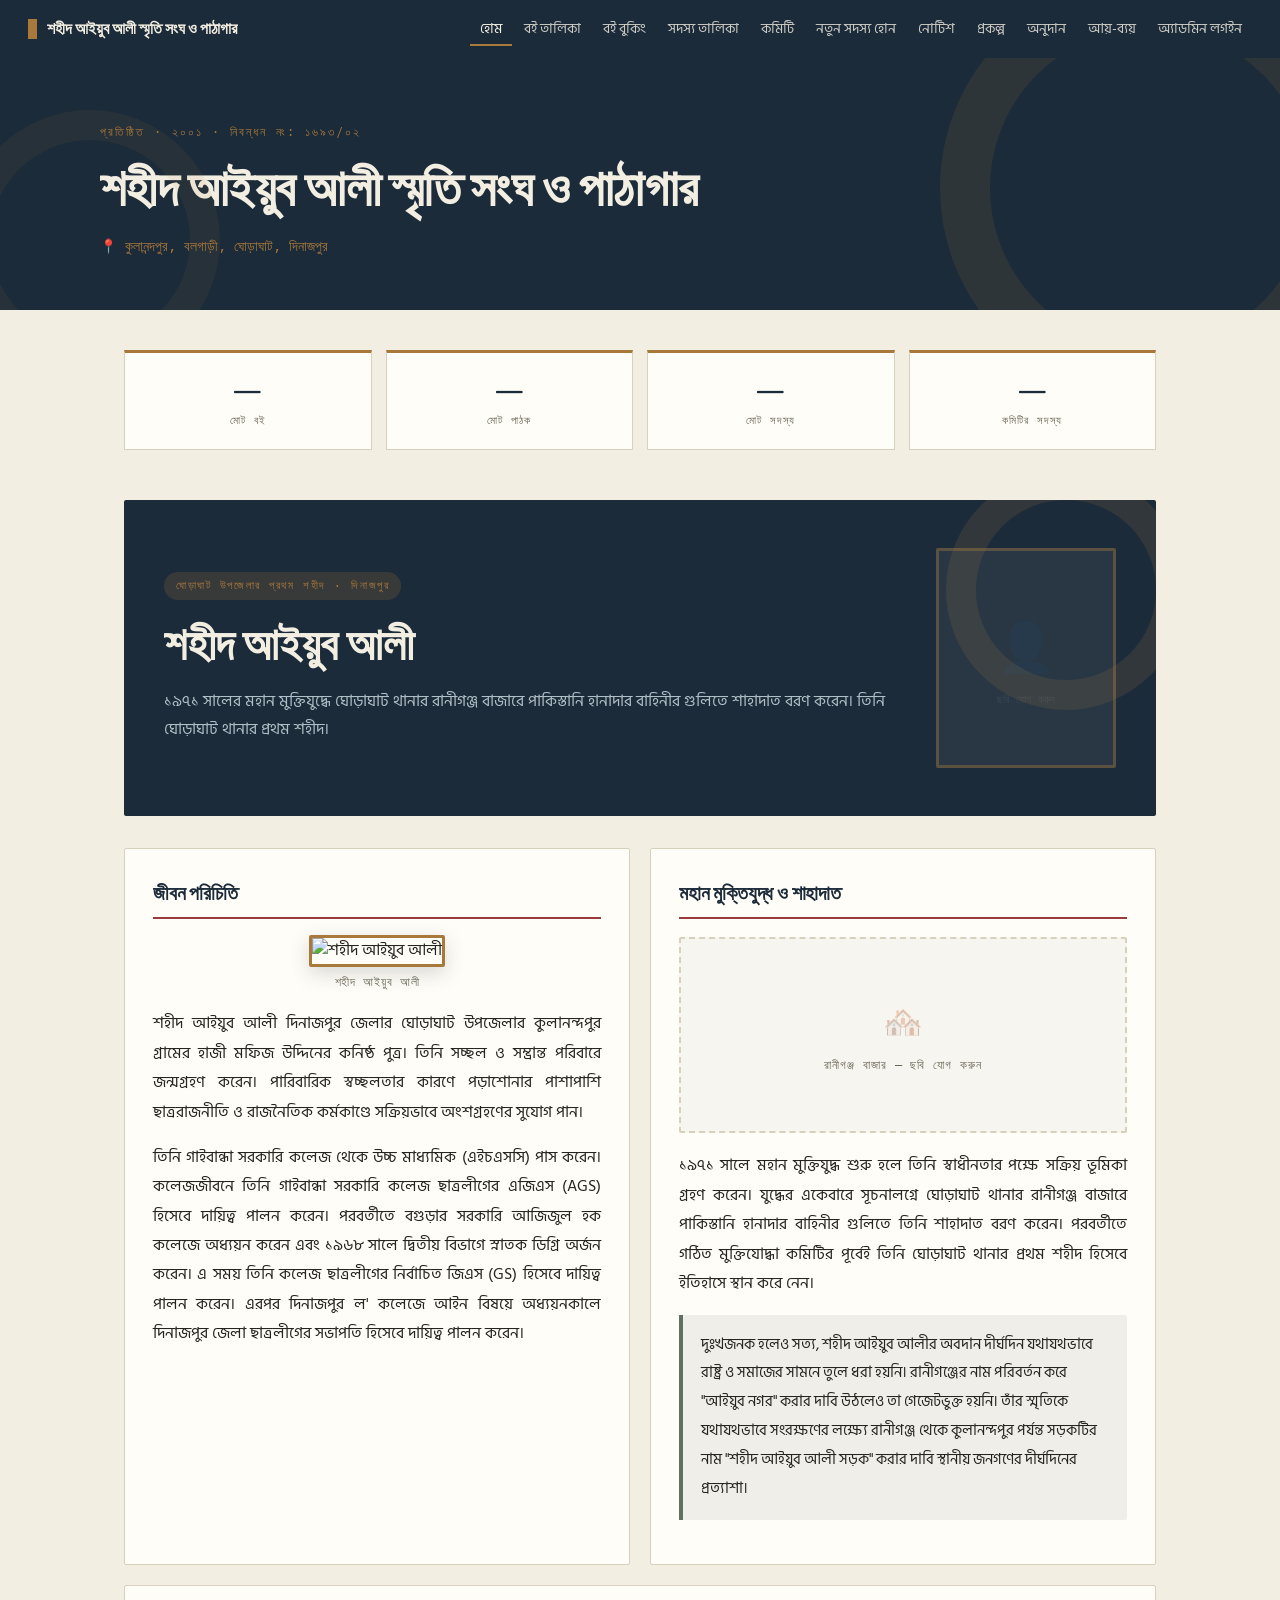
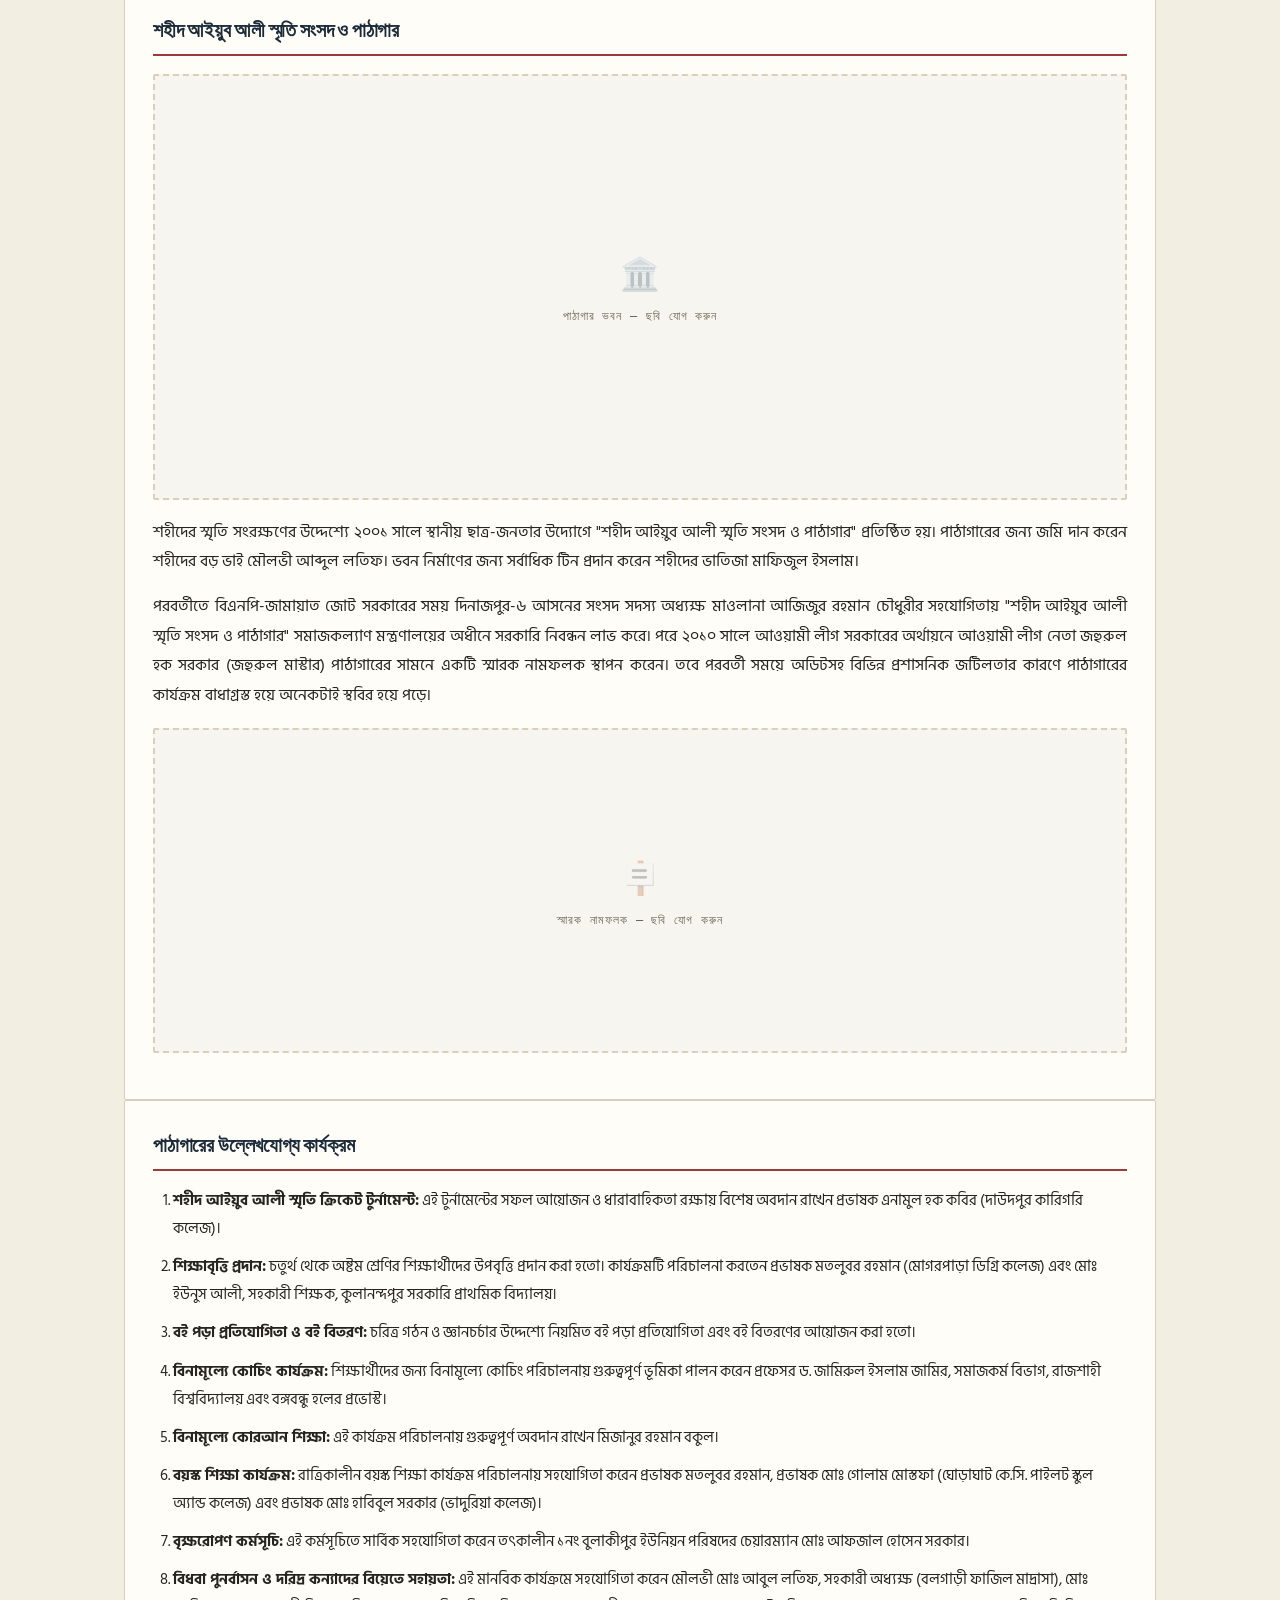
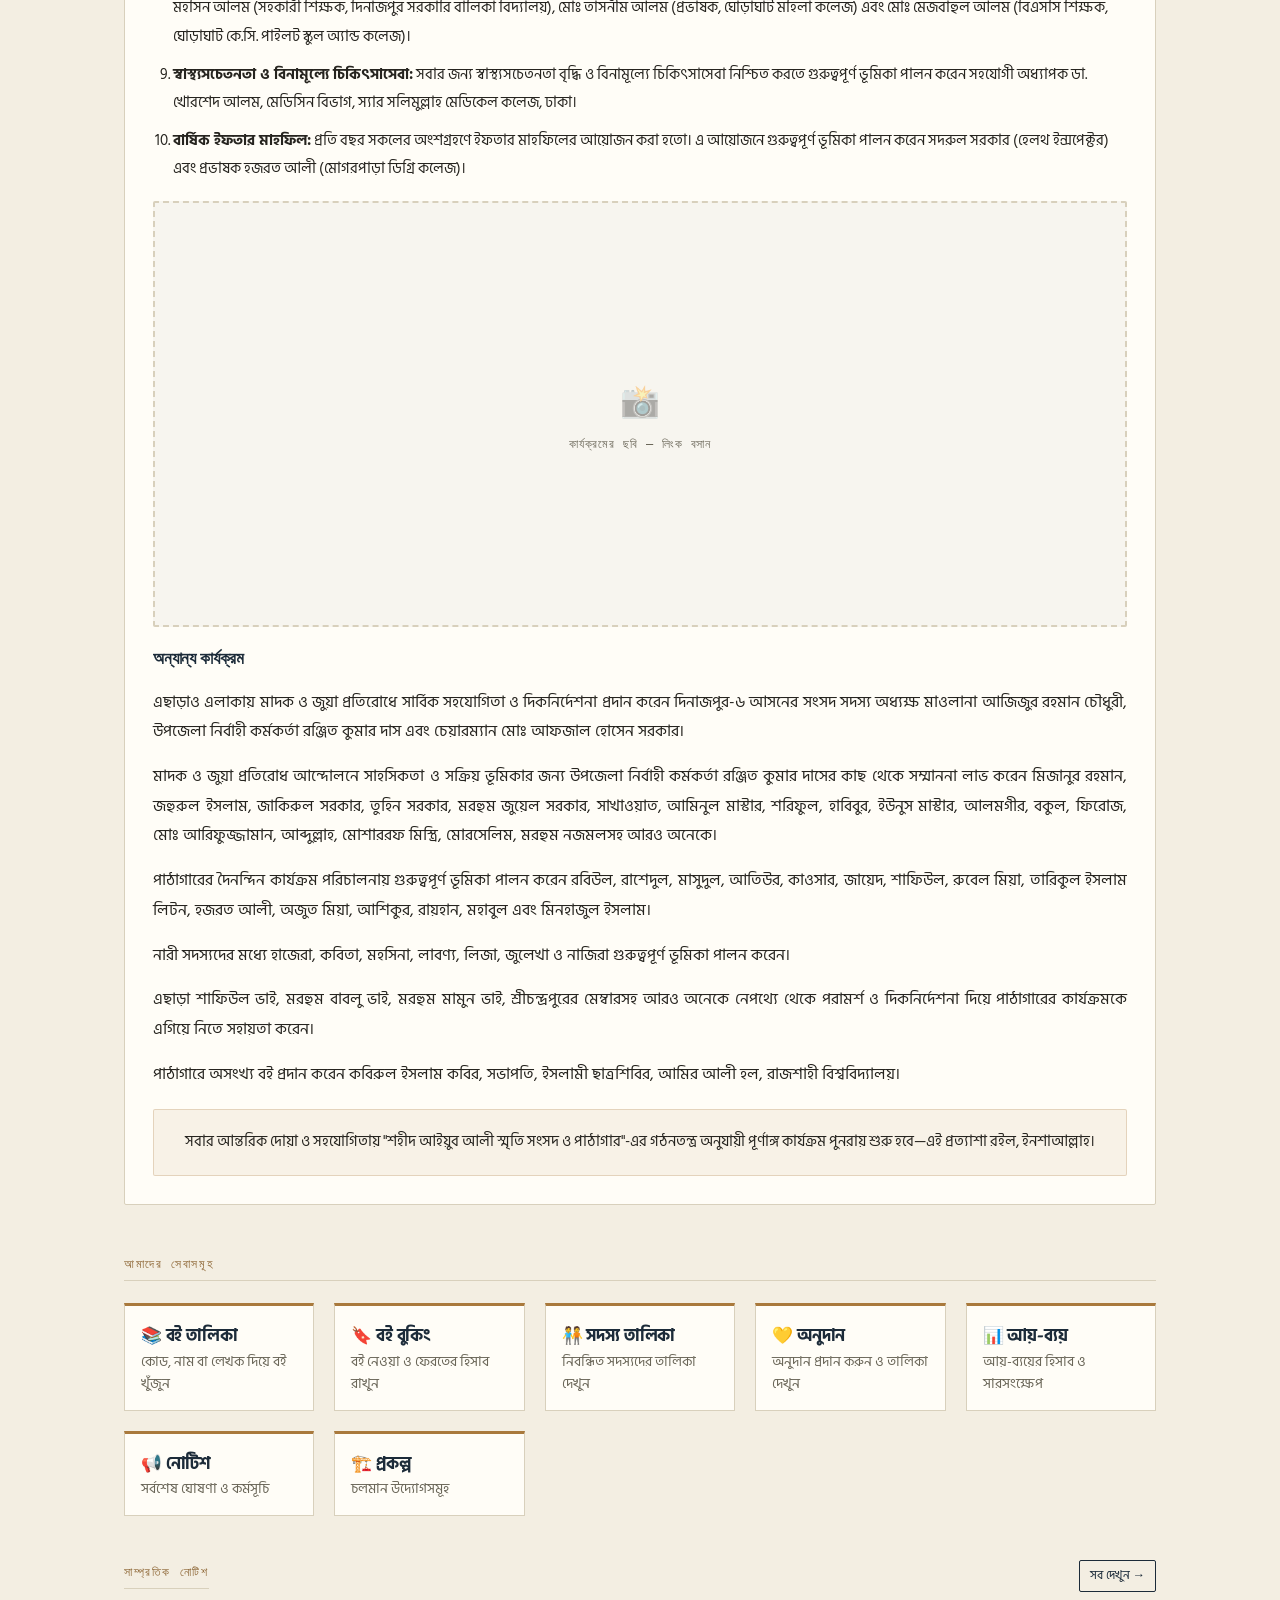
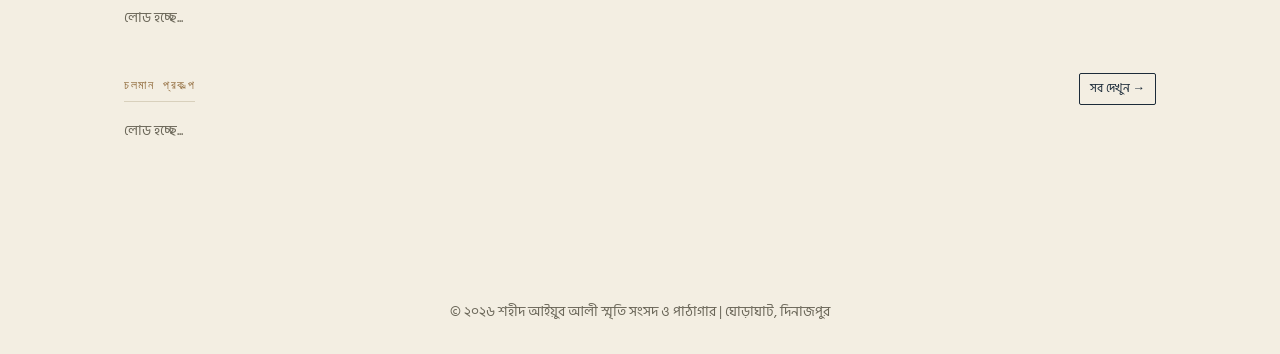
==== commit 3dd8e2ad: "Update index.html" ====
--- a/index.html
+++ b/index.html
@@ -8,33 +8,143 @@
 <link href="https://fonts.maateen.me/solaiman-lipi/font.css" rel="stylesheet" />
 <style>
 /* ===== হিরো ===== */
-.hero { background:#1C2B39; color:#F3EEE2; padding:56px 24px 46px; position:relative; overflow:hidden; }
-.hero::before { content:""; position:absolute; right:-60px; top:-60px; width:260px; height:260px; border:40px solid rgba(169,121,60,.18); border-radius:50%; }
+.hero { background:#1C2B39; color:#F3EEE2; padding:64px 24px 52px; position:relative; overflow:hidden; }
+.hero::before { content:""; position:absolute; right:-80px; top:-80px; width:320px; height:320px; border:50px solid rgba(169,121,60,.12); border-radius:50%; }
+.hero::after  { content:""; position:absolute; left:-40px; bottom:-60px; width:200px; height:200px; border:30px solid rgba(169,121,60,.08); border-radius:50%; }
 .hero-inner { max-width:1080px; margin:0 auto; position:relative; }
-.hero .eyebrow { font-family:'IBM Plex Mono',monospace; font-size:.78rem; letter-spacing:.14em; text-transform:uppercase; color:#A9793C; margin-bottom:10px; }
-.hero h1 { font-family:'SolaimanLipi','Fraunces','Hind Siliguri',serif; font-size:clamp(1.8rem,4vw,2.8rem); color:#F3EEE2; max-width:780px; margin-bottom:12px; }
-.hero .address { margin-top:14px; color:#A9793C; font-family:'IBM Plex Mono',monospace; font-size:.88rem; }
-
-/* ===== পরিসংখ্যান কার্ড ===== */
-.stats-grid { display:grid; grid-template-columns:repeat(auto-fit,minmax(140px,1fr)); gap:14px; margin-bottom:44px; }
-.stat-card { background:var(--card); border:1px solid var(--line); border-top:3px solid var(--brass); padding:18px 14px; text-align:center; }
-.stat-card .sv { font-family:'Fraunces',serif; font-size:2rem; font-weight:700; color:var(--ink); }
-.stat-card .sl { font-family:'IBM Plex Mono',monospace; font-size:.68rem; text-transform:uppercase; letter-spacing:.08em; color:var(--muted); margin-top:4px; }
-
-/* ===== কন্টেন্ট প্যানেল ===== */
-.bio-card { background:var(--card); border:1px solid var(--line); border-radius:var(--radius); padding:28px 30px; margin-bottom:22px; }
-.bio-card h2 { font-family:'Fraunces',serif; color:var(--ink); font-size:1.4rem; border-bottom:2px solid var(--rust); padding-bottom:8px; margin-bottom:16px; }
-.bio-card h3 { font-family:'Fraunces',serif; color:var(--ink); font-size:1.1rem; margin-top:18px; margin-bottom:8px; }
-.bio-card p { margin-bottom:13px; text-align:justify; line-height:1.85; font-family:'SolaimanLipi','Hind Siliguri',sans-serif; }
-.bio-card ul, .bio-card ol { padding-left:22px; margin-bottom:14px; }
-.bio-card li { margin-bottom:9px; line-height:1.8; font-family:'SolaimanLipi','Hind Siliguri',sans-serif; }
-.highlight-box { background:#e8f5e9; padding:16px 18px; border-left:5px solid var(--sage); border-radius:var(--radius); margin:16px 0; font-family:'SolaimanLipi','Hind Siliguri',sans-serif; line-height:1.85; }
-.closing-box { background:rgba(95,113,97,.1); border-radius:var(--radius); padding:16px 18px; text-align:center; margin-top:18px; font-family:'SolaimanLipi','Hind Siliguri',sans-serif; line-height:1.85; }
-
-/* ===== বায়ো ইমেজ প্লেসহোল্ডার ===== */
-.bio-img { width:100%; max-width:100%; height:auto; border-radius:var(--radius); margin:14px 0; display:block; }
-.bio-img-row { display:grid; grid-template-columns:repeat(auto-fit,minmax(200px,1fr)); gap:12px; margin:16px 0; }
-.bio-img-row img { width:100%; height:220px; object-fit:cover; border-radius:var(--radius); }
+.hero .eyebrow { font-family:'IBM Plex Mono',monospace; font-size:.78rem; letter-spacing:.16em; text-transform:uppercase; color:#A9793C; margin-bottom:14px; }
+.hero h1 { font-family:'SolaimanLipi','Fraunces',serif; font-size:clamp(2rem,5vw,3.2rem); color:#F3EEE2; max-width:820px; margin:0 0 14px; line-height:1.25; }
+.hero .sub { color:#b0bec5; font-size:1rem; max-width:580px; line-height:1.7; margin-bottom:18px; }
+.hero .address { color:#A9793C; font-family:'IBM Plex Mono',monospace; font-size:.85rem; }
+
+/* ===== পরিসংখ্যান ===== */
+.stats-grid { display:grid; grid-template-columns:repeat(auto-fit,minmax(130px,1fr)); gap:14px; margin-bottom:50px; }
+.stat-card { background:var(--card); border:1px solid var(--line); border-top:3px solid var(--brass); padding:20px 14px; text-align:center; }
+.stat-card .sv { font-family:'Fraunces',serif; font-size:2.1rem; font-weight:700; color:var(--ink); line-height:1; }
+.stat-card .sl { font-family:'IBM Plex Mono',monospace; font-size:.66rem; text-transform:uppercase; letter-spacing:.1em; color:var(--muted); margin-top:6px; }
+
+/* ===== শহীদ সেকশন ===== */
+.shahid-banner {
+  background: var(--ink);
+  border-radius: var(--radius);
+  padding: 48px 40px;
+  margin-bottom: 32px;
+  display: flex;
+  gap: 40px;
+  align-items: center;
+  position: relative;
+  overflow: hidden;
+}
+.shahid-banner::before {
+  content:"";
+  position:absolute; right:-30px; top:-30px;
+  width:180px; height:180px;
+  border:30px solid rgba(169,121,60,.15);
+  border-radius:50%;
+}
+.shahid-banner-text { flex:1; position:relative; }
+.shahid-banner-badge {
+  display:inline-block;
+  background:rgba(169,121,60,.2);
+  color:#A9793C;
+  font-family:'IBM Plex Mono',monospace;
+  font-size:.7rem;
+  text-transform:uppercase;
+  letter-spacing:.14em;
+  padding:5px 12px;
+  border-radius:20px;
+  margin-bottom:16px;
+}
+.shahid-banner h2 {
+  font-family:'SolaimanLipi','Fraunces',serif;
+  font-size:clamp(1.8rem,4vw,2.8rem);
+  color:#F3EEE2;
+  margin:0 0 16px;
+  line-height:1.25;
+}
+.shahid-banner-img {
+  width:180px;
+  height:220px;
+  object-fit:cover;
+  border-radius:var(--radius);
+  border:3px solid rgba(169,121,60,.4);
+  flex-shrink:0;
+  background:rgba(255,255,255,.06);
+  display:flex;
+  align-items:center;
+  justify-content:center;
+  color:rgba(255,255,255,.2);
+  font-size:.8rem;
+  font-family:'IBM Plex Mono',monospace;
+}
+
+/* ===== বায়ো কার্ড ===== */
+.bio-section { margin-bottom:50px; }
+.bio-grid { display:grid; grid-template-columns:1fr 1fr; gap:20px; margin-bottom:20px; }
+.bio-card { background:var(--card); border:1px solid var(--line); border-radius:var(--radius); padding:28px 28px; }
+.bio-card.full { grid-column:1/-1; }
+.bio-card h2 {
+  font-family:'Fraunces',serif;
+  color:var(--ink);
+  font-size:1.25rem;
+  border-bottom:2px solid var(--rust);
+  padding-bottom:8px;
+  margin:0 0 16px;
+}
+.bio-card h3 { font-family:'Fraunces',serif; color:var(--ink); font-size:1.05rem; margin:18px 0 8px; }
+.bio-card p {
+  margin-bottom:13px;
+  text-align:justify;
+  line-height:1.9;
+  font-family:'SolaimanLipi','Hind Siliguri',sans-serif;
+  font-size:.97rem;
+}
+.bio-card ol, .bio-card ul { padding-left:20px; margin-bottom:12px; }
+.bio-card li { margin-bottom:10px; line-height:1.85; font-family:'SolaimanLipi','Hind Siliguri',sans-serif; font-size:.95rem; }
+
+.highlight-box {
+  background:rgba(95,113,97,.1);
+  border-left:4px solid var(--sage);
+  border-radius:0 var(--radius) var(--radius) 0;
+  padding:16px 18px;
+  margin:16px 0;
+  font-family:'SolaimanLipi','Hind Siliguri',sans-serif;
+  font-size:.95rem;
+  line-height:1.9;
+}
+.closing-box {
+  background:rgba(169,121,60,.08);
+  border:1px solid rgba(169,121,60,.25);
+  border-radius:var(--radius);
+  padding:18px 20px;
+  text-align:center;
+  margin-top:20px;
+  font-family:'SolaimanLipi','Hind Siliguri',sans-serif;
+  font-size:.95rem;
+  line-height:1.9;
+}
+
+/* ছবির ফাঁকা জায়গা */
+.img-placeholder {
+  width:100%;
+  border-radius:var(--radius);
+  border:2px dashed var(--line);
+  background:rgba(0,0,0,.03);
+  display:flex;
+  flex-direction:column;
+  align-items:center;
+  justify-content:center;
+  color:var(--muted);
+  font-family:'IBM Plex Mono',monospace;
+  font-size:.72rem;
+  text-transform:uppercase;
+  letter-spacing:.08em;
+  margin:18px 0;
+  gap:8px;
+  aspect-ratio:16/7;
+}
+.img-placeholder .icon { font-size:2rem; opacity:.35; }
+.bio-img { width:100%; border-radius:var(--radius); margin:18px 0; display:block; object-fit:cover; }
 
 /* ===== নোটিশ / প্রকল্প অ্যাকর্ডিয়ান ===== */
 .acc-item { border-left:3px solid var(--brass); background:var(--card); margin-bottom:8px; border-radius:0 var(--radius) var(--radius) 0; overflow:hidden; }
@@ -46,10 +156,16 @@
 .acc-toggle { font-size:.78rem; color:var(--brass-dark); white-space:nowrap; flex-shrink:0; padding-top:2px; }
 .acc-body { max-height:0; overflow:hidden; transition:max-height .3s ease; }
 .acc-body.open { max-height:600px; }
-.acc-body-inner { padding:10px 16px 14px; border-top:1px dashed var(--line); font-size:.92rem; line-height:1.75; font-family:'Hind Siliguri',sans-serif; }
-
-@media(max-width:640px){
-  .bio-card { padding:18px 16px; }
+.acc-body-inner { padding:12px 16px 16px; border-top:1px dashed var(--line); font-size:.92rem; line-height:1.8; font-family:'Hind Siliguri',sans-serif; }
+
+@media(max-width:760px){
+  .bio-grid { grid-template-columns:1fr; }
+  .bio-card.full { grid-column:auto; }
+  .shahid-banner { flex-direction:column; padding:28px 20px; }
+  .shahid-banner-img { width:100%; height:200px; }
+  .stats-grid { grid-template-columns:repeat(2,1fr); }
+}
+@media(max-width:400px){
   .stats-grid { grid-template-columns:repeat(2,1fr); }
 }
 </style>
@@ -57,10 +173,10 @@
 <body>
 <div id="navRoot"></div>
 
-<!-- ===== হিরো ===== -->
+<!-- হিরো -->
 <header class="hero">
   <div class="hero-inner">
-    <div class="eyebrow">প্রতিষ্ঠিত পাঠাগার · ২০০১</div>
+    <div class="eyebrow">প্রতিষ্ঠিত · ২০০১ · নিবন্ধন নং: ১৬৯৩/০২</div>
     <h1>শহীদ আইয়ুব আলী স্মৃতি সংঘ ও পাঠাগার</h1>
     <div class="address">📍 কুলানন্দপুর, বলগাড়ী, ঘোড়াঘাট, দিনাজপুর</div>
   </div>
@@ -69,67 +185,112 @@
 <main class="wrap">
 
   <!-- পরিসংখ্যান -->
-  <div class="stats-grid" id="statsGrid">
+  <div class="stats-grid">
     <div class="stat-card"><div class="sv" id="sc-books">—</div><div class="sl">মোট বই</div></div>
     <div class="stat-card"><div class="sv" id="sc-readers">—</div><div class="sl">মোট পাঠক</div></div>
     <div class="stat-card"><div class="sv" id="sc-members">—</div><div class="sl">মোট সদস্য</div></div>
     <div class="stat-card"><div class="sv" id="sc-committee">—</div><div class="sl">কমিটির সদস্য</div></div>
   </div>
 
-  <!-- ===== শহীদ আইয়ুব আলী পরিচিতি — হুবহু (সেবা সেকশনের আগে সরানো হয়েছে) ===== -->
-  <section style="margin-bottom:44px;">
-    <div style="text-align:center; padding:36px 20px 30px; background:var(--ink); border-radius:var(--radius); margin-bottom:24px;">
-      <div style="font-family:'IBM Plex Mono',monospace; font-size:.75rem; text-transform:uppercase; letter-spacing:.16em; color:var(--brass); margin-bottom:12px;">ঘোড়াঘাট উপজেলার প্রথম শহীদ | দিনাজপুর</div>
-      <h2 style="font-family:'Fraunces','SolaimanLipi',serif; font-size:clamp(1.8rem,4vw,2.8rem); color:#F3EEE2; margin:0; letter-spacing:-.01em;">শহীদ আইয়ুব আলী</h2>
-    </div>
-
-    <div class="bio-card">
-      <!-- ছবি: শহীদ আইয়ুব আলীর প্রতিকৃতি / পুরনো ছবি -->
-      <img class="bio-img" src="" alt="শহীদ আইয়ুব আলী">
-
-      <p>শহীদ আইয়ুব আলী দিনাজপুর জেলার ঘোড়াঘাট উপজেলার কুলানন্দপুর গ্রামের হাজী মফিজ উদ্দিনের কনিষ্ঠ পুত্র। তিনি সচ্ছল ও সম্ভ্রান্ত পরিবারে জন্মগ্রহণ করেন। পারিবারিক স্বচ্ছলতার কারণে পড়াশোনার পাশাপাশি ছাত্ররাজনীতি ও রাজনৈতিক কর্মকাণ্ডে সক্রিয়ভাবে অংশগ্রহণের সুযোগ পান।</p>
-      <p>তিনি গাইবান্ধা সরকারি কলেজ থেকে উচ্চ মাধ্যমিক (এইচএসসি) পাস করেন। কলেজজীবনে তিনি গাইবান্ধা সরকারি কলেজ ছাত্রলীগের এজিএস (AGS) হিসেবে দায়িত্ব পালন করেন। পরবর্তীতে বগুড়ার সরকারি আজিজুল হক কলেজে অধ্যয়ন করেন এবং ১৯৬৮ সালে দ্বিতীয় বিভাগে স্নাতক ডিগ্রি অর্জন করেন। এ সময় তিনি কলেজ ছাত্রলীগের নির্বাচিত জিএস (GS) হিসেবে দায়িত্ব পালন করেন। এরপর দিনাজপুর ল' কলেজে আইন বিষয়ে অধ্যয়নকালে দিনাজপুর জেলা ছাত্রলীগের সভাপতি হিসেবে দায়িত্ব পালন করেন।</p>
-
-      <h2>মহান মুক্তিযুদ্ধ ও শাহাদাত</h2>
-      <!-- ছবি: মুক্তিযুদ্ধ / রানীগঞ্জ বাজার সংক্রান্ত ছবি -->
-      <img class="bio-img" src="" alt="মহান মুক্তিযুদ্ধ ও শাহাদাত">
-
-      <p>১৯৭১ সালে মহান মুক্তিযুদ্ধ শুরু হলে তিনি স্বাধীনতার পক্ষে সক্রিয় ভূমিকা গ্রহণ করেন। যুদ্ধের একেবারে সূচনালগ্নে ঘোড়াঘাট থানার রানীগঞ্জ বাজারে পাকিস্তানি হানাদার বাহিনীর গুলিতে তিনি শাহাদাত বরণ করেন। পরবর্তীতে গঠিত মুক্তিযোদ্ধা কমিটির পূর্বেই তিনি ঘোড়াঘাট থানার প্রথম শহীদ হিসেবে ইতিহাসে স্থান করে নেন।</p>
-      <div class="highlight-box">
-        <p>দুঃখজনক হলেও সত্য, শহীদ আইয়ুব আলীর অবদান দীর্ঘদিন যথাযথভাবে রাষ্ট্র ও সমাজের সামনে তুলে ধরা হয়নি। রানীগঞ্জের নাম পরিবর্তন করে "আইয়ুব নগর" করার দাবি উঠলেও তা গেজেটভুক্ত হয়নি। তাঁর স্মৃতিকে যথাযথভাবে সংরক্ষণের লক্ষ্যে রানীগঞ্জ থেকে কুলানন্দপুর পর্যন্ত সড়কটির নাম "শহীদ আইয়ুব আলী সড়ক" করার দাবি স্থানীয় জনগণের দীর্ঘদিনের প্রত্যাশা।</p>
-      </div>
-    </div>
-
-    <div class="bio-card">
+  <!-- ===== শহীদ আইয়ুব আলী পরিচিতি ===== -->
+  <section class="bio-section">
+
+    <!-- ব্যানার -->
+    <div class="shahid-banner">
+      <div class="shahid-banner-text">
+        <div class="shahid-banner-badge">ঘোড়াঘাট উপজেলার প্রথম শহীদ · দিনাজপুর</div>
+        <h2>শহীদ আইয়ুব আলী</h2>
+        <p style="color:#b0bec5; font-family:'SolaimanLipi','Hind Siliguri',sans-serif; font-size:.97rem; line-height:1.8; margin:0;">
+          ১৯৭১ সালের মহান মুক্তিযুদ্ধে ঘোড়াঘাট থানার রানীগঞ্জ বাজারে পাকিস্তানি হানাদার বাহিনীর গুলিতে শাহাদাত বরণ করেন। তিনি ঘোড়াঘাট থানার প্রথম শহীদ।
+        </p>
+      </div>
+      <!-- শহীদের ছবি — লিংক বসান -->
+      <div class="shahid-banner-img">
+        <img src="" alt="শহীদ আইয়ুব আলী" style="width:180px;height:220px;object-fit:cover;border-radius:var(--radius);display:none;" id="shahidPhoto" />
+        <div id="shahidPhotoPlaceholder" style="text-align:center;">
+          <div style="font-size:3rem;opacity:.3;">👤</div>
+          <div style="font-size:.7rem;opacity:.4;font-family:'IBM Plex Mono',monospace;margin-top:6px;">ছবি যোগ করুন</div>
+        </div>
+      </div>
+    </div>
+
+    <!-- জীবন পরিচিতি -->
+    <div class="bio-grid">
+
+      <div class="bio-card">
+        <h2>জীবন পরিচিতি</h2>
+        <div style="text-align:center; margin-bottom:18px;">
+          <img src="https://i.ibb.co.com/Xx39MJNp/1784988057227.jpg" alt="শহীদ আইয়ুব আলী" style="max-width:220px; width:100%; border-radius:var(--radius); border:3px solid var(--brass); box-shadow:0 6px 20px rgba(28,43,57,.18);" />
+          <div style="font-family:'IBM Plex Mono',monospace; font-size:.72rem; color:var(--muted); margin-top:6px; letter-spacing:.06em;">শহীদ আইয়ুব আলী</div>
+        </div>
+        <p>শহীদ আইয়ুব আলী দিনাজপুর জেলার ঘোড়াঘাট উপজেলার কুলানন্দপুর গ্রামের হাজী মফিজ উদ্দিনের কনিষ্ঠ পুত্র। তিনি সচ্ছল ও সম্ভ্রান্ত পরিবারে জন্মগ্রহণ করেন। পারিবারিক স্বচ্ছলতার কারণে পড়াশোনার পাশাপাশি ছাত্ররাজনীতি ও রাজনৈতিক কর্মকাণ্ডে সক্রিয়ভাবে অংশগ্রহণের সুযোগ পান।</p>
+        <p>তিনি গাইবান্ধা সরকারি কলেজ থেকে উচ্চ মাধ্যমিক (এইচএসসি) পাস করেন। কলেজজীবনে তিনি গাইবান্ধা সরকারি কলেজ ছাত্রলীগের এজিএস (AGS) হিসেবে দায়িত্ব পালন করেন। পরবর্তীতে বগুড়ার সরকারি আজিজুল হক কলেজে অধ্যয়ন করেন এবং ১৯৬৮ সালে দ্বিতীয় বিভাগে স্নাতক ডিগ্রি অর্জন করেন। এ সময় তিনি কলেজ ছাত্রলীগের নির্বাচিত জিএস (GS) হিসেবে দায়িত্ব পালন করেন। এরপর দিনাজপুর ল' কলেজে আইন বিষয়ে অধ্যয়নকালে দিনাজপুর জেলা ছাত্রলীগের সভাপতি হিসেবে দায়িত্ব পালন করেন।</p>
+      </div>
+
+      <div class="bio-card">
+        <h2>মহান মুক্তিযুদ্ধ ও শাহাদাত</h2>
+        <!-- রানীগঞ্জ বাজারের ছবি — লিংক বসান -->
+        <img src="" alt="রানীগঞ্জ বাজার" class="bio-img" id="raniganjPhoto"
+          onerror="this.style.display='none'" style="display:none;" />
+        <div class="img-placeholder" id="raniganjPlaceholder">
+          <div class="icon">🏘️</div>
+          <span>রানীগঞ্জ বাজার — ছবি যোগ করুন</span>
+        </div>
+        <p>১৯৭১ সালে মহান মুক্তিযুদ্ধ শুরু হলে তিনি স্বাধীনতার পক্ষে সক্রিয় ভূমিকা গ্রহণ করেন। যুদ্ধের একেবারে সূচনালগ্নে ঘোড়াঘাট থানার রানীগঞ্জ বাজারে পাকিস্তানি হানাদার বাহিনীর গুলিতে তিনি শাহাদাত বরণ করেন। পরবর্তীতে গঠিত মুক্তিযোদ্ধা কমিটির পূর্বেই তিনি ঘোড়াঘাট থানার প্রথম শহীদ হিসেবে ইতিহাসে স্থান করে নেন।</p>
+        <div class="highlight-box">
+          দুঃখজনক হলেও সত্য, শহীদ আইয়ুব আলীর অবদান দীর্ঘদিন যথাযথভাবে রাষ্ট্র ও সমাজের সামনে তুলে ধরা হয়নি। রানীগঞ্জের নাম পরিবর্তন করে "আইয়ুব নগর" করার দাবি উঠলেও তা গেজেটভুক্ত হয়নি। তাঁর স্মৃতিকে যথাযথভাবে সংরক্ষণের লক্ষ্যে রানীগঞ্জ থেকে কুলানন্দপুর পর্যন্ত সড়কটির নাম "শহীদ আইয়ুব আলী সড়ক" করার দাবি স্থানীয় জনগণের দীর্ঘদিনের প্রত্যাশা।
+        </div>
+      </div>
+
+    </div>
+
+    <!-- পাঠাগার প্রতিষ্ঠা -->
+    <div class="bio-card full">
       <h2>শহীদ আইয়ুব আলী স্মৃতি সংসদ ও পাঠাগার</h2>
-      <!-- ছবি: পাঠাগার ভবন / প্রতিষ্ঠাকালীন ছবি -->
-      <img class="bio-img" src="" alt="পাঠাগার ভবন">
+
+      <!-- পাঠাগারের ছবি — লিংক বসান -->
+      <img src="" alt="শহীদ আইয়ুব আলী স্মৃতি সংসদ ও পাঠাগার" class="bio-img" id="pathagharPhoto"
+        onerror="this.style.display='none'" style="display:none;" />
+      <div class="img-placeholder" id="pathagharPlaceholder">
+        <div class="icon">🏛️</div>
+        <span>পাঠাগার ভবন — ছবি যোগ করুন</span>
+      </div>
 
       <p>শহীদের স্মৃতি সংরক্ষণের উদ্দেশ্যে ২০০১ সালে স্থানীয় ছাত্র-জনতার উদ্যোগে "শহীদ আইয়ুব আলী স্মৃতি সংসদ ও পাঠাগার" প্রতিষ্ঠিত হয়। পাঠাগারের জন্য জমি দান করেন শহীদের বড় ভাই মৌলভী আব্দুল লতিফ। ভবন নির্মাণের জন্য সর্বাধিক টিন প্রদান করেন শহীদের ভাতিজা মাফিজুল ইসলাম।</p>
       <p>পরবর্তীতে বিএনপি-জামায়াত জোট সরকারের সময় দিনাজপুর-৬ আসনের সংসদ সদস্য অধ্যক্ষ মাওলানা আজিজুর রহমান চৌধুরীর সহযোগিতায় "শহীদ আইয়ুব আলী স্মৃতি সংসদ ও পাঠাগার" সমাজকল্যাণ মন্ত্রণালয়ের অধীনে সরকারি নিবন্ধন লাভ করে। পরে ২০১০ সালে আওয়ামী লীগ সরকারের অর্থায়নে আওয়ামী লীগ নেতা জহুরুল হক সরকার (জহুরুল মাস্টার) পাঠাগারের সামনে একটি স্মারক নামফলক স্থাপন করেন। তবে পরবর্তী সময়ে অডিটসহ বিভিন্ন প্রশাসনিক জটিলতার কারণে পাঠাগারের কার্যক্রম বাধাগ্রস্ত হয়ে অনেকটাই স্থবির হয়ে পড়ে।</p>
-    </div>
-
-    <div class="bio-card">
+
+      <!-- স্মারক ফলকের ছবি — লিংক বসান -->
+      <img src="" alt="স্মারক নামফলক" class="bio-img" id="namafalakPhoto"
+        onerror="this.style.display='none'" style="display:none; max-height:280px; width:auto; max-width:100%;" />
+      <div class="img-placeholder" id="namafalakPlaceholder" style="aspect-ratio:3/1;">
+        <div class="icon">🪧</div>
+        <span>স্মারক নামফলক — ছবি যোগ করুন</span>
+      </div>
+    </div>
+
+    <!-- কার্যক্রম -->
+    <div class="bio-card full">
       <h2>পাঠাগারের উল্লেখযোগ্য কার্যক্রম</h2>
-      <!-- ছবি সারি: কার্যক্রমের ছবি (৩টি) -->
-      <div class="bio-img-row">
-        <img src="" alt="কার্যক্রমের ছবি ১">
-        <img src="" alt="কার্যক্রমের ছবি ২">
-        <img src="" alt="কার্যক্রমের ছবি ৩">
-      </div>
-
       <ol>
         <li><strong>শহীদ আইয়ুব আলী স্মৃতি ক্রিকেট টুর্নামেন্ট:</strong> এই টুর্নামেন্টের সফল আয়োজন ও ধারাবাহিকতা রক্ষায় বিশেষ অবদান রাখেন প্রভাষক এনামুল হক কবির (দাউদপুর কারিগরি কলেজ)।</li>
         <li><strong>শিক্ষাবৃত্তি প্রদান:</strong> চতুর্থ থেকে অষ্টম শ্রেণির শিক্ষার্থীদের উপবৃত্তি প্রদান করা হতো। কার্যক্রমটি পরিচালনা করতেন প্রভাষক মতলুবর রহমান (মোগরপাড়া ডিগ্রি কলেজ) এবং মোঃ ইউনুস আলী, সহকারী শিক্ষক, কুলানন্দপুর সরকারি প্রাথমিক বিদ্যালয়।</li>
         <li><strong>বই পড়া প্রতিযোগিতা ও বই বিতরণ:</strong> চরিত্র গঠন ও জ্ঞানচর্চার উদ্দেশ্যে নিয়মিত বই পড়া প্রতিযোগিতা এবং বই বিতরণের আয়োজন করা হতো।</li>
         <li><strong>বিনামূল্যে কোচিং কার্যক্রম:</strong> শিক্ষার্থীদের জন্য বিনামূল্যে কোচিং পরিচালনায় গুরুত্বপূর্ণ ভূমিকা পালন করেন প্রফেসর ড. জামিরুল ইসলাম জামির, সমাজকর্ম বিভাগ, রাজশাহী বিশ্ববিদ্যালয় এবং বঙ্গবন্ধু হলের প্রভোস্ট।</li>
-        <li><strong>বিনামূল্যে কোরআন শিক্ষা:</strong> এই কার্যক্ষম পরিচালনায় গুরুত্বপূর্ণ অবদান রাখেন মিজানুর রহমান বকুল।</li>
+        <li><strong>বিনামূল্যে কোরআন শিক্ষা:</strong> এই কার্যক্রম পরিচালনায় গুরুত্বপূর্ণ অবদান রাখেন মিজানুর রহমান বকুল।</li>
         <li><strong>বয়স্ক শিক্ষা কার্যক্রম:</strong> রাত্রিকালীন বয়স্ক শিক্ষা কার্যক্রম পরিচালনায় সহযোগিতা করেন প্রভাষক মতলুবর রহমান, প্রভাষক মোঃ গোলাম মোস্তফা (ঘোড়াঘাট কে.সি. পাইলট স্কুল অ্যান্ড কলেজ) এবং প্রভাষক মোঃ হাবিবুল সরকার (ভাদুরিয়া কলেজ)।</li>
         <li><strong>বৃক্ষরোপণ কর্মসূচি:</strong> এই কর্মসূচিতে সার্বিক সহযোগিতা করেন তৎকালীন ১নং বুলাকীপুর ইউনিয়ন পরিষদের চেয়ারম্যান মোঃ আফজাল হোসেন সরকার।</li>
         <li><strong>বিধবা পুনর্বাসন ও দরিদ্র কন্যাদের বিয়েতে সহায়তা:</strong> এই মানবিক কার্যক্রমে সহযোগিতা করেন মৌলভী মোঃ আবুল লতিফ, সহকারী অধ্যক্ষ (বলগাড়ী ফাজিল মাদ্রাসা), মোঃ মহসিন আলম (সহকারী শিক্ষক, দিনাজপুর সরকারি বালিকা বিদ্যালয়), মোঃ তাসনীম আলম (প্রভাষক, ঘোড়াঘাট মহিলা কলেজ) এবং মোঃ মেজবাহুল আলম (বিএসসি শিক্ষক, ঘোড়াঘাট কে.সি. পাইলট স্কুল অ্যান্ড কলেজ)।</li>
         <li><strong>স্বাস্থ্যসচেতনতা ও বিনামূল্যে চিকিৎসাসেবা:</strong> সবার জন্য স্বাস্থ্যসচেতনতা বৃদ্ধি ও বিনামূল্যে চিকিৎসাসেবা নিশ্চিত করতে গুরুত্বপূর্ণ ভূমিকা পালন করেন সহযোগী অধ্যাপক ডা. খোরশেদ আলম, মেডিসিন বিভাগ, স্যার সলিমুল্লাহ মেডিকেল কলেজ, ঢাকা।</li>
         <li><strong>বার্ষিক ইফতার মাহফিল:</strong> প্রতি বছর সকলের অংশগ্রহণে ইফতার মাহফিলের আয়োজন করা হতো। এ আয়োজনে গুরুত্বপূর্ণ ভূমিকা পালন করেন সদরুল সরকার (হেলথ ইন্সপেক্টর) এবং প্রভাষক হজরত আলী (মোগরপাড়া ডিগ্রি কলেজ)।</li>
       </ol>
+
+      <!-- কার্যক্রমের ছবি — লিংক বসান -->
+      <img src="" alt="পাঠাগারের কার্যক্রম" class="bio-img" id="activityPhoto"
+        onerror="this.style.display='none'" style="display:none;" />
+      <div class="img-placeholder" id="activityPlaceholder">
+        <div class="icon">📸</div>
+        <span>কার্যক্রমের ছবি — লিংক বসান</span>
+      </div>
 
       <h3>অন্যান্য কার্যক্রম</h3>
       <p>এছাড়াও এলাকায় মাদক ও জুয়া প্রতিরোধে সার্বিক সহযোগিতা ও দিকনির্দেশনা প্রদান করেন দিনাজপুর-৬ আসনের সংসদ সদস্য অধ্যক্ষ মাওলানা আজিজুর রহমান চৌধুরী, উপজেলা নির্বাহী কর্মকর্তা রঞ্জিত কুমার দাস এবং চেয়ারম্যান মোঃ আফজাল হোসেন সরকার।</p>
@@ -140,21 +301,22 @@
       <p>পাঠাগারে অসংখ্য বই প্রদান করেন কবিরুল ইসলাম কবির, সভাপতি, ইসলামী ছাত্রশিবির, আমির আলী হল, রাজশাহী বিশ্ববিদ্যালয়।</p>
 
       <div class="closing-box">
-        <p>সবার আন্তরিক দোয়া ও সহযোগিতায় "শহীদ আইয়ুব আলী স্মৃতি সংসদ ও পাঠাগার"-এর গঠনতন্ত্র অনুযায়ী পূর্ণাঙ্গ কার্যক্রম পুনরায় শুরু হবে—এই প্রত্যাশা রইল, ইনশাআল্লাহ।</p>
-      </div>
-    </div>
+        সবার আন্তরিক দোয়া ও সহযোগিতায় "শহীদ আইয়ুব আলী স্মৃতি সংসদ ও পাঠাগার"-এর গঠনতন্ত্র অনুযায়ী পূর্ণাঙ্গ কার্যক্রম পুনরায় শুরু হবে—এই প্রত্যাশা রইল, ইনশাআল্লাহ।
+      </div>
+    </div>
+
   </section>
 
-  <!-- দ্রুত লিংক -->
+  <!-- ===== সেবাসমূহ ===== -->
   <section style="margin-bottom:44px;">
     <div class="section-label">আমাদের সেবাসমূহ</div>
-    <div class="card-grid" style="grid-template-columns:repeat(auto-fit,minmax(170px,1fr));">
-      <a href="books.html" class="index-card" style="display:block;text-decoration:none;"><h3>📚 বই তালিকা</h3><p style="color:var(--muted);font-size:.88rem;margin:0;">কোড, নাম বা লেখক দিয়ে বই খুঁজুন</p></a>
-      <a href="booking.html" class="index-card" style="display:block;text-decoration:none;"><h3>🔖 বই বুকিং</h3><p style="color:var(--muted);font-size:.88rem;margin:0;">বই নেওয়া ও ফেরতের হিসাব রাখুন</p></a>
-      <a href="members.html" class="index-card" style="display:block;text-decoration:none;"><h3>🧑‍🤝‍🧑 সদস্য তালিকা</h3><p style="color:var(--muted);font-size:.88rem;margin:0;">নিবন্ধিত সদস্যদের তালিকা দেখুন</p></a>
-      <a href="donations.html" class="index-card" style="display:block;text-decoration:none;"><h3>💛 অনুদান</h3><p style="color:var(--muted);font-size:.88rem;margin:0;">অনুদান প্রদান করুন ও তালিকা দেখুন</p></a>
-      <a href="finance.html" class="index-card" style="display:block;text-decoration:none;"><h3>📊 আয়-ব্যয়</h3><p style="color:var(--muted);font-size:.88rem;margin:0;">আয়-ব্যয়ের হিসাব ও সারসংক্ষেপ</p></a>
-      <a href="notices.html" class="index-card" style="display:block;text-decoration:none;"><h3>📢 নোটিশ</h3><p style="color:var(--muted);font-size:.88rem;margin:0;">সর্বশেষ ঘোষণা ও কর্মসূচি</p></a>
+    <div class="card-grid" style="grid-template-columns:repeat(auto-fit,minmax(165px,1fr));">
+      <a href="books.html"    class="index-card" style="display:block;text-decoration:none;"><h3>📚 বই তালিকা</h3><p style="color:var(--muted);font-size:.88rem;margin:0;">কোড, নাম বা লেখক দিয়ে বই খুঁজুন</p></a>
+      <a href="booking.html"  class="index-card" style="display:block;text-decoration:none;"><h3>🔖 বই বুকিং</h3><p style="color:var(--muted);font-size:.88rem;margin:0;">বই নেওয়া ও ফেরতের হিসাব রাখুন</p></a>
+      <a href="members.html"  class="index-card" style="display:block;text-decoration:none;"><h3>🧑‍🤝‍🧑 সদস্য তালিকা</h3><p style="color:var(--muted);font-size:.88rem;margin:0;">নিবন্ধিত সদস্যদের তালিকা দেখুন</p></a>
+      <a href="donations.html"class="index-card" style="display:block;text-decoration:none;"><h3>💛 অনুদান</h3><p style="color:var(--muted);font-size:.88rem;margin:0;">অনুদান প্রদান করুন ও তালিকা দেখুন</p></a>
+      <a href="finance.html"  class="index-card" style="display:block;text-decoration:none;"><h3>📊 আয়-ব্যয়</h3><p style="color:var(--muted);font-size:.88rem;margin:0;">আয়-ব্যয়ের হিসাব ও সারসংক্ষেপ</p></a>
+      <a href="notices.html"  class="index-card" style="display:block;text-decoration:none;"><h3>📢 নোটিশ</h3><p style="color:var(--muted);font-size:.88rem;margin:0;">সর্বশেষ ঘোষণা ও কর্মসূচি</p></a>
       <a href="projects.html" class="index-card" style="display:block;text-decoration:none;"><h3>🏗️ প্রকল্প</h3><p style="color:var(--muted);font-size:.88rem;margin:0;">চলমান উদ্যোগসমূহ</p></a>
     </div>
   </section>
@@ -169,7 +331,7 @@
   </section>
 
   <!-- প্রকল্প -->
-  <section style="margin-bottom:44px;">
+  <section style="margin-bottom:50px;">
     <div style="display:flex;justify-content:space-between;align-items:center;margin-bottom:14px;">
       <div class="section-label" style="margin:0;">চলমান প্রকল্প</div>
       <a href="projects.html" class="btn small outline">সব দেখুন →</a>
@@ -187,25 +349,40 @@
 <script>
 renderNav('index.html');
 
-// ===== পরিসংখ্যান =====
+// ছবির ট্যাগ সক্রিয় করার হেল্পার
+// src এ লিংক বসালে placeholder লুকিয়ে যাবে, img দেখাবে
+function activatePhoto(imgId, placeholderId) {
+  const img = document.getElementById(imgId);
+  const ph  = document.getElementById(placeholderId);
+  if (img && img.src && img.src !== window.location.href) {
+    img.style.display = 'block';
+    if (ph) ph.style.display = 'none';
+    img.onerror = () => { img.style.display='none'; if(ph) ph.style.display='flex'; };
+  }
+}
+activatePhoto('shahidPhoto',      'shahidPhotoPlaceholder');
+activatePhoto('raniganjPhoto',    'raniganjPlaceholder');
+activatePhoto('pathagharPhoto',   'pathagharPlaceholder');
+activatePhoto('namafalakPhoto',   'namafalakPlaceholder');
+activatePhoto('activityPhoto',    'activityPlaceholder');
+
+// পরিসংখ্যান
 async function loadStats() {
   const [books, members, committee, bookings] = await Promise.all([
-    Api.get('listBooks'),
-    Api.get('listMembers'),
-    Api.get('listCommittee'),
-    Api.get('listBookings'),
+    Api.get('listBooks'), Api.get('listMembers'),
+    Api.get('listCommittee'), Api.get('listBookings'),
   ]);
-  const uniqueReaders = new Set((bookings || []).map(b => b.MemberID)).size;
-  document.getElementById('sc-books').textContent     = (books     || []).length;
+  const uniqueReaders = new Set((bookings||[]).map(b=>b.MemberID)).size;
+  document.getElementById('sc-books').textContent     = (books    ||[]).length;
   document.getElementById('sc-readers').textContent   = uniqueReaders;
-  document.getElementById('sc-members').textContent   = (members   || []).length;
-  document.getElementById('sc-committee').textContent = (committee || []).length;
-}
-
-// ===== নোটিশ অ্যাকর্ডিয়ান =====
+  document.getElementById('sc-members').textContent   = (members  ||[]).length;
+  document.getElementById('sc-committee').textContent = (committee||[]).length;
+}
+
+// অ্যাকর্ডিয়ান
 function toggleAcc(id) {
-  const body = document.getElementById('ab-' + id);
-  const icon = document.getElementById('ai-' + id);
+  const body = document.getElementById('ab-'+id);
+  const icon = document.getElementById('ai-'+id);
   const open = body.classList.toggle('open');
   icon.textContent = open ? '▲ সংক্ষিপ্ত' : '▼ বিস্তারিত';
 }
@@ -213,44 +390,31 @@
 async function loadNotices() {
   const notices = await Api.get('listNotices');
   const el = document.getElementById('noticesList');
-  if (!notices || notices.length === 0) {
-    el.innerHTML = '<p style="color:var(--muted);font-size:.9rem;">কোনো নোটিশ নেই।</p>';
-    return;
-  }
-  el.innerHTML = notices.slice(0, 5).map((n, i) => `
-    <div class="acc-item ${i === 0 ? 'first' : ''}">
+  if (!notices||notices.length===0){ el.innerHTML='<p style="color:var(--muted);font-size:.9rem;">কোনো নোটিশ নেই।</p>'; return; }
+  el.innerHTML = notices.slice(0,5).map((n,i)=>`
+    <div class="acc-item ${i===0?'first':''}">
       <div class="acc-header" onclick="toggleAcc('n${n.ID}')">
-        <div>
-          <div class="acc-date">${fmtDate(n.Date)}</div>
-          <div class="acc-title">${n.Title}</div>
-        </div>
-        <span class="acc-toggle" id="ai-n${n.ID}">${i === 0 ? '▲ সংক্ষিপ্ত' : '▼ বিস্তারিত'}</span>
-      </div>
-      <div class="acc-body ${i === 0 ? 'open' : ''}" id="ab-n${n.ID}">
+        <div><div class="acc-date">${fmtDate(n.Date)}</div><div class="acc-title">${n.Title}</div></div>
+        <span class="acc-toggle" id="ai-n${n.ID}">${i===0?'▲ সংক্ষিপ্ত':'▼ বিস্তারিত'}</span>
+      </div>
+      <div class="acc-body ${i===0?'open':''}" id="ab-n${n.ID}">
         <div class="acc-body-inner">${n.Content}</div>
       </div>
     </div>`).join('');
 }
 
-// ===== প্রকল্প অ্যাকর্ডিয়ান =====
 async function loadProjects() {
   const projects = await Api.get('listProjects');
   const el = document.getElementById('projectsList');
-  if (!projects || projects.length === 0) {
-    el.innerHTML = '<p style="color:var(--muted);font-size:.9rem;">কোনো প্রকল্প নেই।</p>';
-    return;
-  }
-  el.innerHTML = projects.slice(0, 5).map((p, i) => `
-    <div class="acc-item ${i === 0 ? 'first' : ''}">
+  if (!projects||projects.length===0){ el.innerHTML='<p style="color:var(--muted);font-size:.9rem;">কোনো প্রকল্প নেই।</p>'; return; }
+  el.innerHTML = projects.slice(0,5).map((p,i)=>`
+    <div class="acc-item ${i===0?'first':''}">
       <div class="acc-header" onclick="toggleAcc('p${p.ID}')">
-        <div>
-          <div class="acc-date">${fmtDate(p.Date)}</div>
-          <div class="acc-title">${p.Title}</div>
-        </div>
-        <span class="acc-toggle" id="ai-p${p.ID}">${i === 0 ? '▲ সংক্ষিপ্ত' : '▼ বিস্তারিত'}</span>
-      </div>
-      <div class="acc-body ${i === 0 ? 'open' : ''}" id="ab-p${p.ID}">
-        <div class="acc-body-inner">${p.Description || '<span style="color:var(--muted);">বিবরণ যোগ করা হয়নি।</span>'}</div>
+        <div><div class="acc-date">${fmtDate(p.Date)}</div><div class="acc-title">${p.Title}</div></div>
+        <span class="acc-toggle" id="ai-p${p.ID}">${i===0?'▲ সংক্ষিপ্ত':'▼ বিস্তারিত'}</span>
+      </div>
+      <div class="acc-body ${i===0?'open':''}" id="ab-p${p.ID}">
+        <div class="acc-body-inner">${p.Description||'<span style="color:var(--muted);">বিবরণ যোগ করা হয়নি।</span>'}</div>
       </div>
     </div>`).join('');
 }
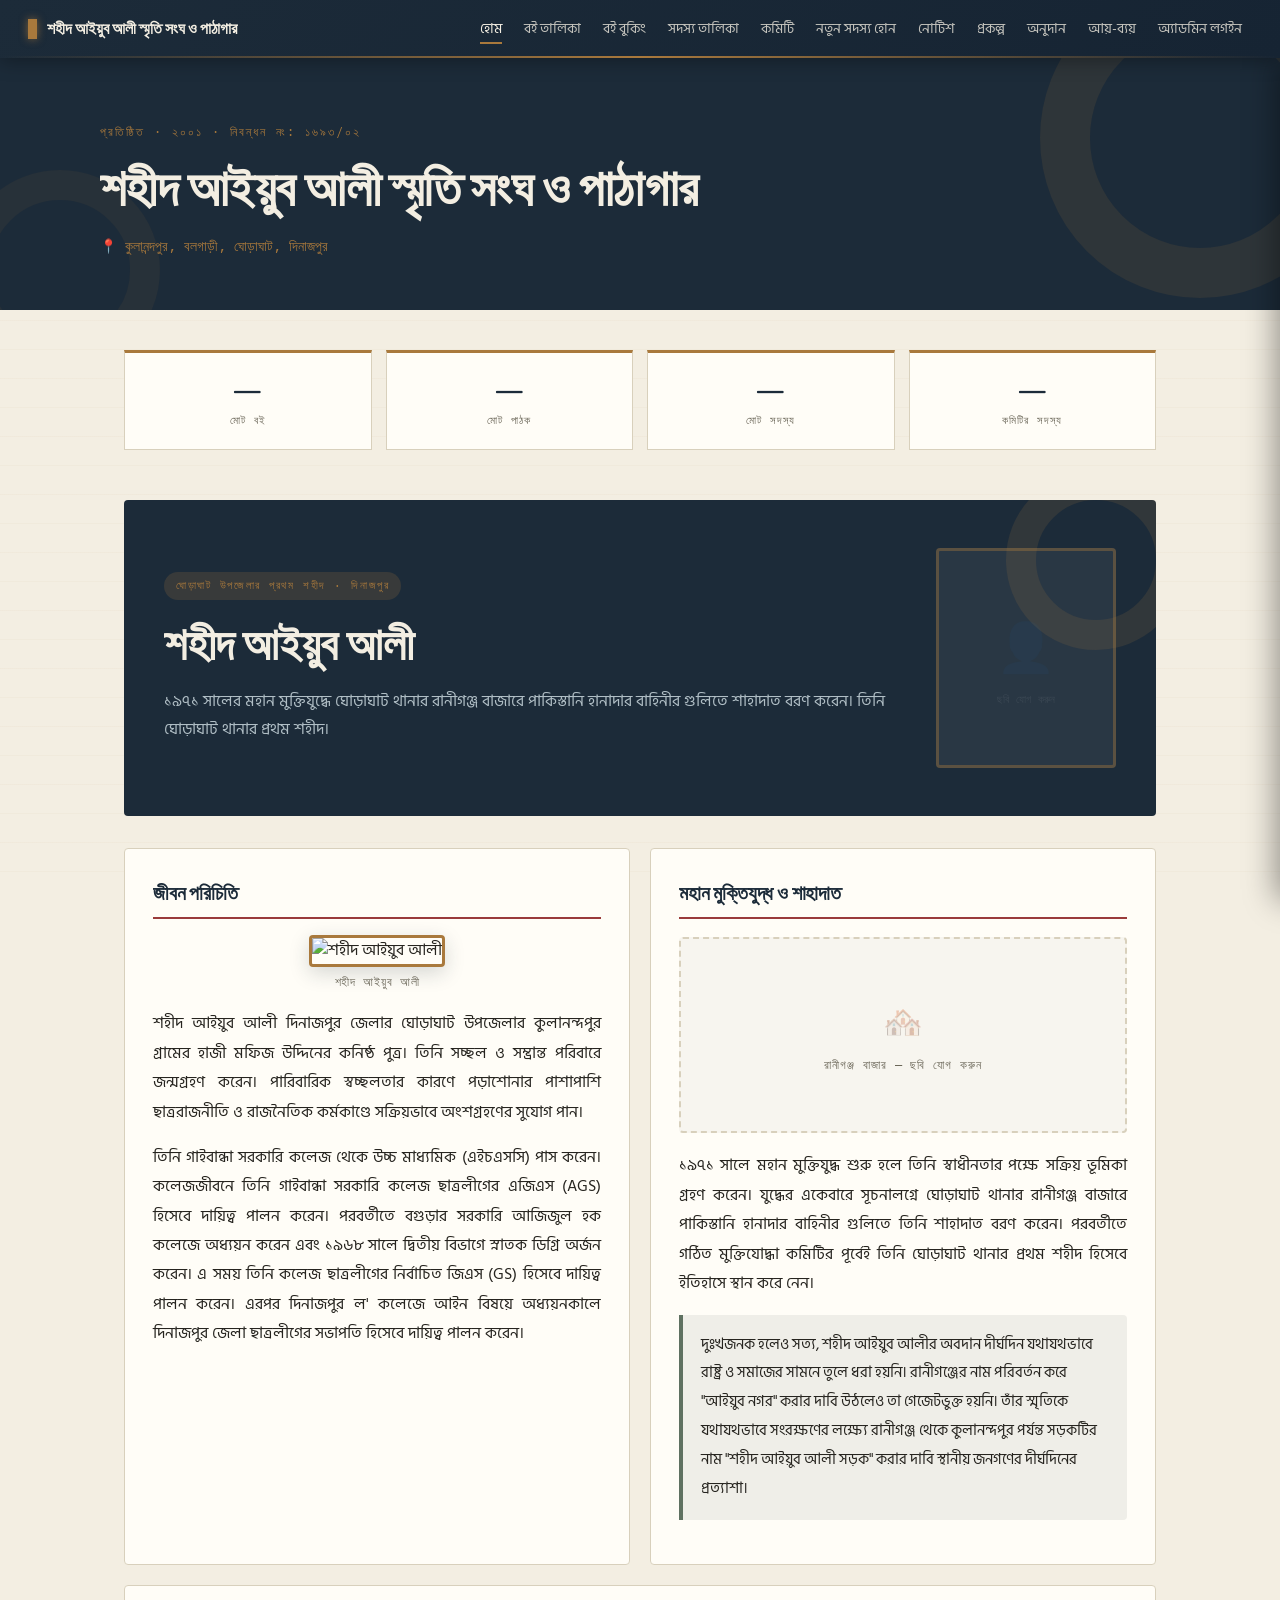
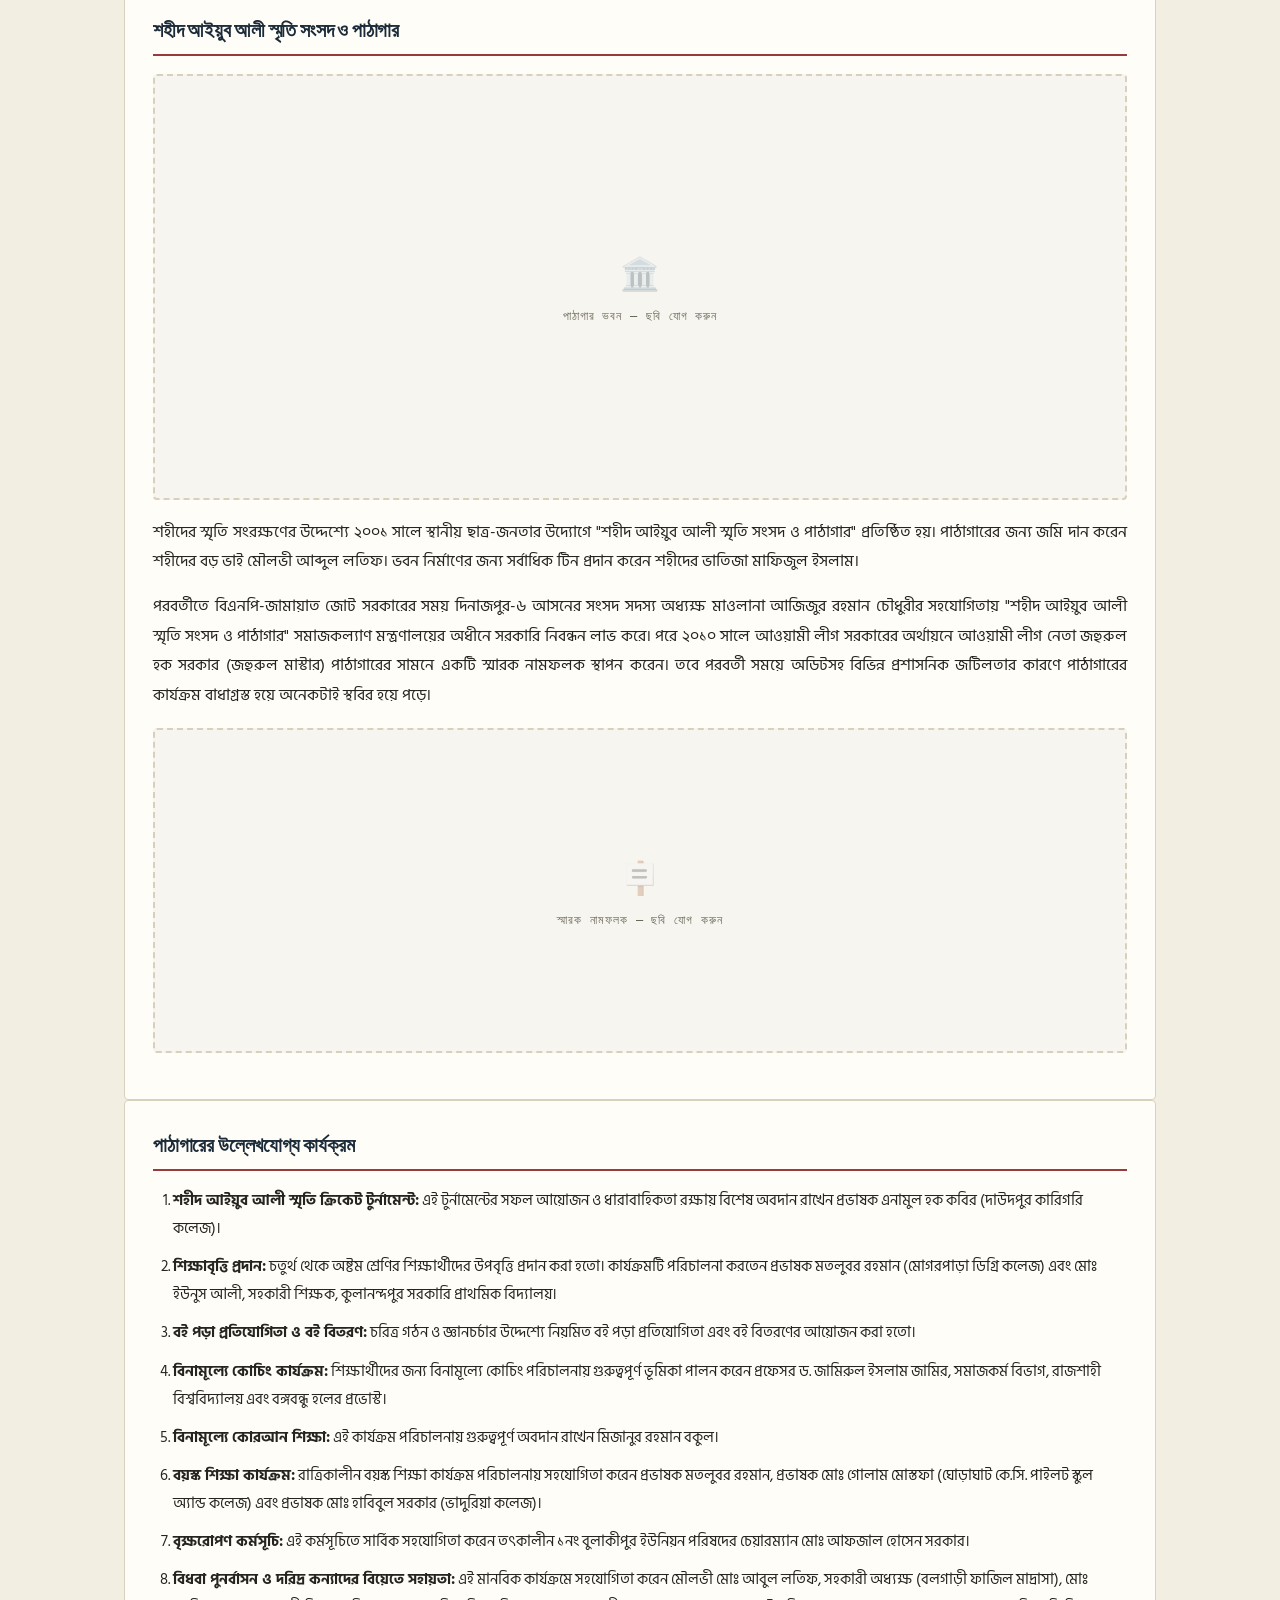
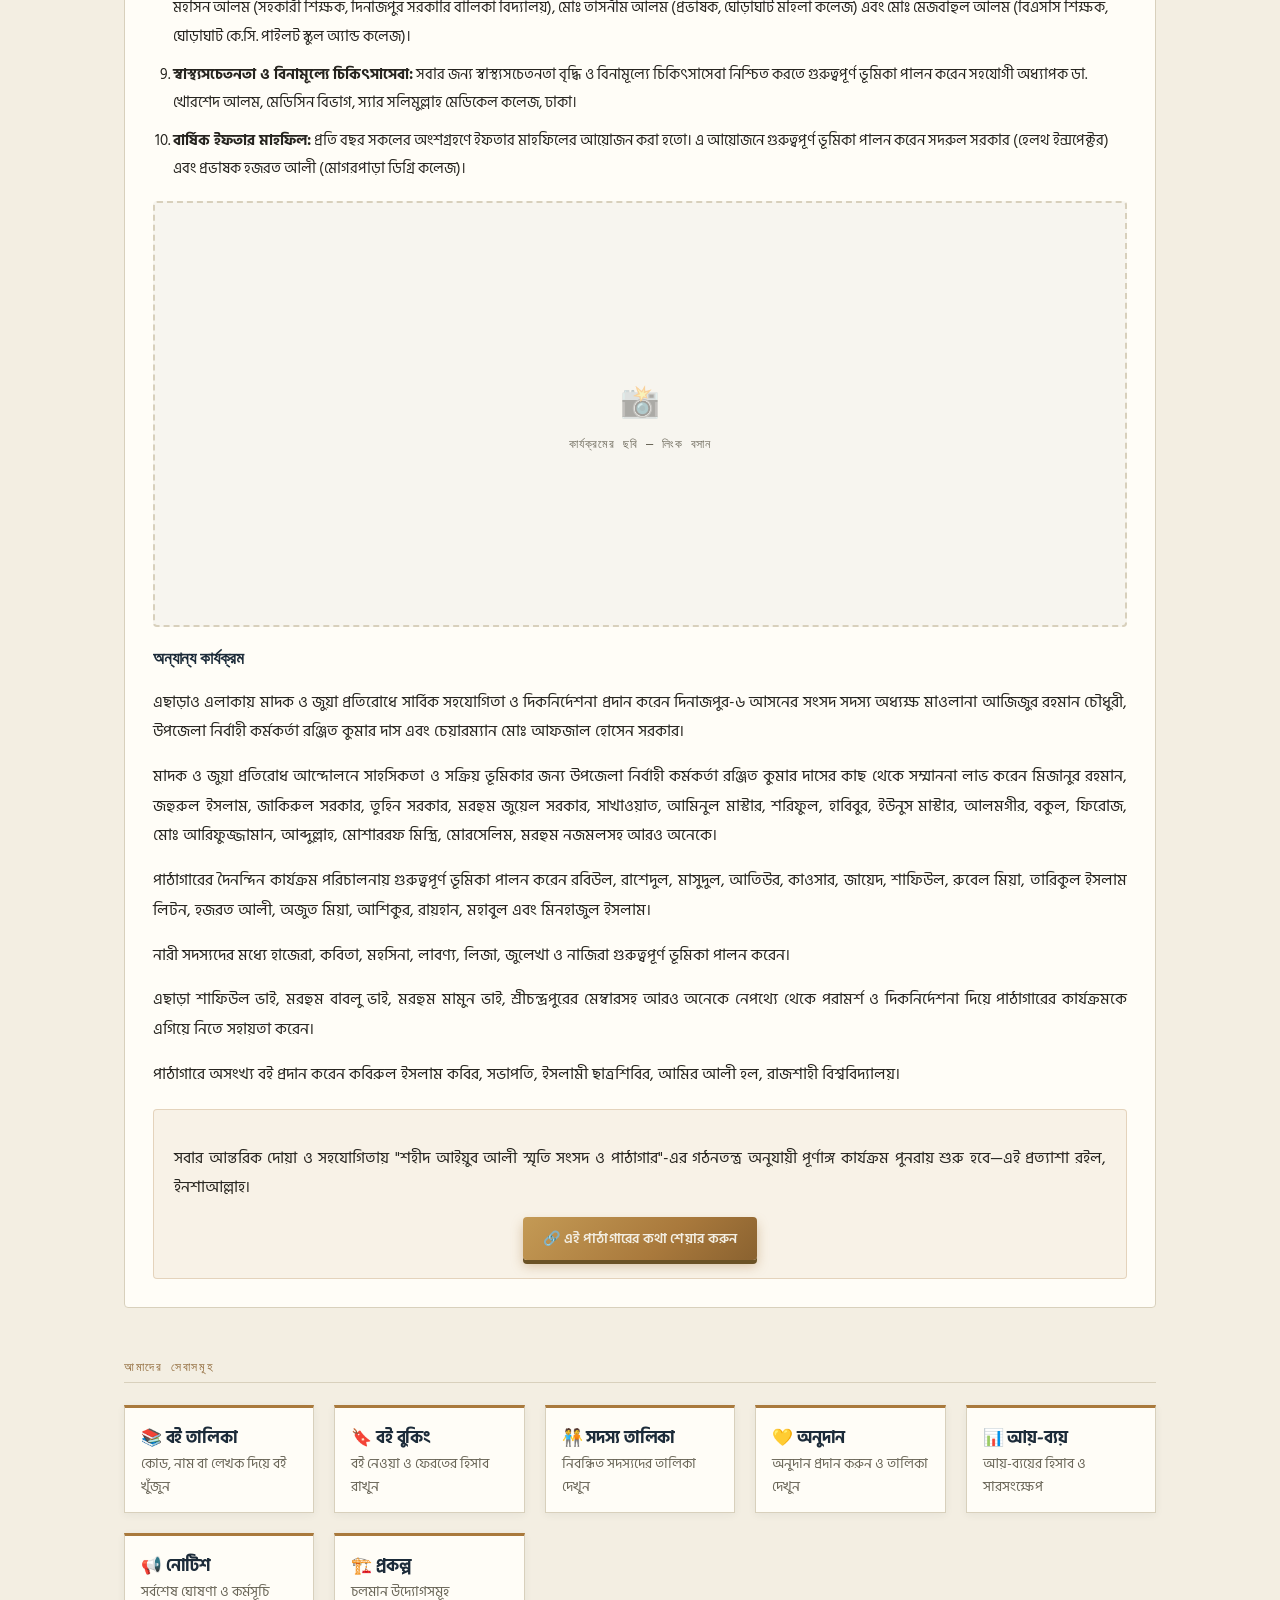
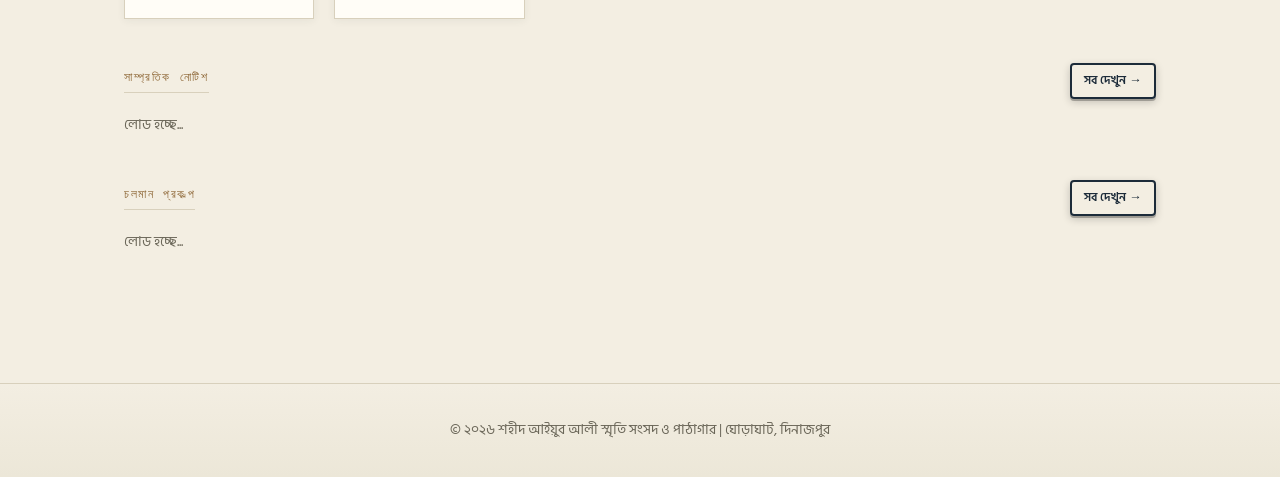
==== commit 2e27e803: "Update index.html" ====
--- a/index.html
+++ b/index.html
@@ -301,7 +301,8 @@
       <p>পাঠাগারে অসংখ্য বই প্রদান করেন কবিরুল ইসলাম কবির, সভাপতি, ইসলামী ছাত্রশিবির, আমির আলী হল, রাজশাহী বিশ্ববিদ্যালয়।</p>
 
       <div class="closing-box">
-        সবার আন্তরিক দোয়া ও সহযোগিতায় "শহীদ আইয়ুব আলী স্মৃতি সংসদ ও পাঠাগার"-এর গঠনতন্ত্র অনুযায়ী পূর্ণাঙ্গ কার্যক্রম পুনরায় শুরু হবে—এই প্রত্যাশা রইল, ইনশাআল্লাহ।
+        <p style="margin-bottom:14px;">সবার আন্তরিক দোয়া ও সহযোগিতায় "শহীদ আইয়ুব আলী স্মৃতি সংসদ ও পাঠাগার"-এর গঠনতন্ত্র অনুযায়ী পূর্ণাঙ্গ কার্যক্রম পুনরায় শুরু হবে—এই প্রত্যাশা রইল, ইনশাআল্লাহ।</p>
+        <button class="btn brass" onclick="ShareUtil.show('শহীদ আইয়ুব আলী স্মৃতি সংঘ ও পাঠাগার','🕌 শহীদ আইয়ুব আলী — ঘোড়াঘাটের প্রথম শহীদের স্মৃতিতে প্রতিষ্ঠিত পাঠাগার। কুলানন্দপুর, বলগাড়ী, ঘোড়াঘাট, দিনাজপুর।')">🔗 এই পাঠাগারের কথা শেয়ার করুন</button>
       </div>
     </div>
 
@@ -398,7 +399,11 @@
         <span class="acc-toggle" id="ai-n${n.ID}">${i===0?'▲ সংক্ষিপ্ত':'▼ বিস্তারিত'}</span>
       </div>
       <div class="acc-body ${i===0?'open':''}" id="ab-n${n.ID}">
-        <div class="acc-body-inner">${n.Content}</div>
+        <div class="acc-body-inner">${n.Content}
+          <div style="margin-top:10px;">
+            <button class="btn small outline" onclick="ShareUtil.show(this.dataset.t,'📢 '+this.dataset.t+' — শহীদ আইয়ুব আলী পাঠাগার')" data-t="${n.Title.replace(/"/g,'&quot;')}">🔗 শেয়ার</button>
+          </div>
+        </div>
       </div>
     </div>`).join('');
 }
@@ -414,7 +419,11 @@
         <span class="acc-toggle" id="ai-p${p.ID}">${i===0?'▲ সংক্ষিপ্ত':'▼ বিস্তারিত'}</span>
       </div>
       <div class="acc-body ${i===0?'open':''}" id="ab-p${p.ID}">
-        <div class="acc-body-inner">${p.Description||'<span style="color:var(--muted);">বিবরণ যোগ করা হয়নি।</span>'}</div>
+        <div class="acc-body-inner">${p.Description||'<span style="color:var(--muted);">বিবরণ যোগ করা হয়নি।</span>'}
+          <div style="margin-top:10px;">
+            <button class="btn small outline" onclick="ShareUtil.show(this.dataset.t,'🏗️ '+this.dataset.t+' — শহীদ আইয়ুব আলী পাঠাগার')" data-t="${p.Title.replace(/"/g,'&quot;')}">🔗 শেয়ার</button>
+          </div>
+        </div>
       </div>
     </div>`).join('');
 }
--- a/css/style.css
+++ b/css/style.css
@@ -1,20 +1,32 @@
 @import url('https://fonts.googleapis.com/css2?family=Fraunces:opsz,wght@9..144,400;9..144,600;9..144,700&family=Hind+Siliguri:wght@400;500;600;700&family=IBM+Plex+Mono:wght@400;500&display=swap');
 
+/* ═══════════════════════════════════════════
+   CSS CUSTOM PROPERTIES
+═══════════════════════════════════════════ */
 :root {
   --ink: #1C2B39;
   --paper: #F3EEE2;
   --card: #FFFDF7;
   --brass: #A9793C;
   --brass-dark: #8A6230;
+  --brass-light: #C49A55;
   --sage: #5F7161;
   --rust: #9A3B3B;
   --text: #26241F;
   --muted: #6B6759;
   --line: #D8D0BC;
-  --radius: 2px;
-}
-
-* { box-sizing: border-box; }
+  --radius: 4px;
+
+  /* 3D বাটন শ্যাডো */
+  --btn-shadow-ink:   0 4px 0 #0d1820, 0 6px 12px rgba(0,0,0,.3);
+  --btn-shadow-brass: 0 4px 0 #6b5225, 0 6px 12px rgba(169,121,60,.4);
+  --btn-shadow-rust:  0 4px 0 #6b2828, 0 6px 12px rgba(154,59,59,.4);
+}
+
+/* ═══════════════════════════════════════════
+   RESET & BASE
+═══════════════════════════════════════════ */
+*, *::before, *::after { box-sizing: border-box; }
 html { scroll-behavior: smooth; }
 
 body {
@@ -23,6 +35,24 @@
   color: var(--text);
   font-family: 'Hind Siliguri', 'Segoe UI', sans-serif;
   line-height: 1.6;
+  padding-top: 58px;
+}
+
+/* সূক্ষ্ম কাগজের টেক্সচার */
+body::before {
+  content: '';
+  position: fixed;
+  inset: 0;
+  background-image:
+    repeating-linear-gradient(
+      0deg,
+      transparent,
+      transparent 28px,
+      rgba(169,121,60,0.03) 28px,
+      rgba(169,121,60,0.03) 29px
+    );
+  pointer-events: none;
+  z-index: 0;
 }
 
 h1, h2, h3, .display {
@@ -34,57 +64,97 @@
 .mono { font-family: 'IBM Plex Mono', monospace; letter-spacing: 0.02em; }
 a { color: inherit; text-decoration: none; }
 
-/* ---------- Nav ---------- */
+/* ═══════════════════════════════════════════
+   NAVIGATION
+═══════════════════════════════════════════ */
 .nav {
-  background: var(--ink);
+  background: linear-gradient(135deg, #1C2B39 0%, #162433 100%);
   color: var(--paper);
   padding: 0 28px;
   height: 58px;
   display: flex;
   align-items: center;
   justify-content: space-between;
-  position: sticky;
-  top: 0;
+  position: fixed;
+  top: 0; left: 0; right: 0;
   z-index: 200;
-}
+  box-shadow: 0 2px 20px rgba(0,0,0,0.35);
+}
+.nav::after {
+  content: '';
+  position: absolute;
+  bottom: 0; left: 0; right: 0;
+  height: 2px;
+  background: linear-gradient(90deg, transparent, var(--brass), transparent);
+}
+
 .nav .brand {
   display: flex; align-items: center; gap: 10px;
   font-family: 'Fraunces', serif; font-size: 1rem; font-weight: 700;
   color: var(--paper); text-decoration: none; flex-shrink: 0;
 }
-.nav .brand .tab { width: 9px; height: 20px; background: var(--brass); display: inline-block; flex-shrink: 0; }
-
-/* ডেস্কটপ লিংক */
+.nav .brand .tab {
+  width: 9px; height: 20px; background: var(--brass);
+  display: inline-block; flex-shrink: 0;
+  box-shadow: 0 0 8px rgba(169,121,60,0.7);
+}
+
 .nav-desktop { display: flex; align-items: center; flex-wrap: wrap; gap: 2px; }
-.nav-link { color: var(--paper); padding: 6px 10px; font-size: 0.88rem; opacity: 0.82; transition: opacity 0.15s; text-decoration: none; white-space: nowrap; }
-.nav-link:hover { opacity: 1; text-decoration: underline; }
-.nav-link.active { opacity: 1; border-bottom: 2px solid var(--brass); padding-bottom: 4px; }
+.nav-link {
+  color: var(--paper); padding: 6px 10px; font-size: 0.88rem;
+  opacity: 0.78; transition: all 0.2s; text-decoration: none; white-space: nowrap;
+  position: relative;
+}
+.nav-link::after {
+  content: '';
+  position: absolute; bottom: 2px; left: 50%; right: 50%;
+  height: 1px; background: var(--brass);
+  transition: left 0.2s, right 0.2s;
+}
+.nav-link:hover { opacity: 1; }
+.nav-link:hover::after { left: 10px; right: 10px; }
+.nav-link.active { opacity: 1; }
+.nav-link.active::after { left: 10px; right: 10px; background: var(--brass); height: 2px; }
 .nav-link.admin-tag { color: var(--brass); opacity: 1; }
 
-/* হ্যামবার্গার বাটন */
-.hamburger { display: none; flex-direction: column; justify-content: center; gap: 5px; background: none; border: none; cursor: pointer; padding: 6px; z-index: 201; }
-.hamburger span { display: block; width: 24px; height: 2px; background: var(--paper); border-radius: 2px; transition: all 0.25s; transform-origin: center; }
+/* হ্যামবার্গার */
+.hamburger {
+  display: none; flex-direction: column; justify-content: center; gap: 5px;
+  background: none; border: none; cursor: pointer; padding: 6px; z-index: 201;
+}
+.hamburger span {
+  display: block; width: 24px; height: 2px;
+  background: var(--paper); border-radius: 2px;
+  transition: all 0.25s; transform-origin: center;
+}
 .hamburger.active span:nth-child(1) { transform: translateY(7px) rotate(45deg); }
 .hamburger.active span:nth-child(2) { opacity: 0; transform: scaleX(0); }
 .hamburger.active span:nth-child(3) { transform: translateY(-7px) rotate(-45deg); }
 
-/* মোবাইল ড্রয়ার */
+/* ড্রয়ার */
 .nav-drawer {
   position: fixed; top: 58px; right: 0; bottom: 0; width: 78vw; max-width: 300px;
-  background: var(--ink); z-index: 199; overflow-y: auto;
+  background: linear-gradient(180deg, #1C2B39 0%, #162433 100%);
+  z-index: 199; overflow-y: auto;
   transform: translateX(100%); transition: transform 0.28s cubic-bezier(.4,0,.2,1);
   padding: 16px 0 40px;
+  box-shadow: -4px 0 30px rgba(0,0,0,0.4);
 }
 .nav-drawer.open { transform: translateX(0); }
 .nav-drawer-inner { display: flex; flex-direction: column; }
-.nav-drawer .nav-link { padding: 14px 24px; font-size: 1rem; opacity: 0.85; border-bottom: 1px solid rgba(255,255,255,0.07); }
-.nav-drawer .nav-link.active { opacity: 1; border-left: 3px solid var(--brass); background: rgba(169,121,60,0.12); }
+.nav-drawer .nav-link {
+  padding: 14px 24px; font-size: 1rem; opacity: 0.85;
+  border-bottom: 1px solid rgba(255,255,255,0.07);
+}
+.nav-drawer .nav-link.active {
+  opacity: 1; border-left: 3px solid var(--brass);
+  background: rgba(169,121,60,0.12);
+}
 .nav-drawer .nav-link.admin-tag { color: var(--brass); }
 
-/* ওভারলে */
 .nav-overlay {
-  position: fixed; inset: 0; background: rgba(0,0,0,0.45);
-  z-index: 198; display: none;
+  position: fixed; inset: 0; background: rgba(0,0,0,0.5);
+  z-index: 198; display: none; backdrop-filter: blur(2px);
 }
 .nav-overlay.open { display: block; }
 
@@ -94,82 +164,169 @@
   .nav { padding: 0 18px; }
 }
 
-/* ---------- Layout ---------- */
-.wrap { max-width: 1080px; margin: 0 auto; padding: 40px 24px 80px; }
+/* ═══════════════════════════════════════════
+   LAYOUT
+═══════════════════════════════════════════ */
+.wrap { max-width: 1080px; margin: 0 auto; padding: 40px 24px 80px; position: relative; z-index: 1; }
+
 .section-label {
   font-family: 'IBM Plex Mono', monospace;
-  font-size: 0.72rem;
-  text-transform: uppercase;
-  letter-spacing: 0.14em;
-  color: var(--brass-dark);
+  font-size: 0.72rem; text-transform: uppercase;
+  letter-spacing: 0.14em; color: var(--brass-dark);
   border-bottom: 1px solid var(--line);
-  padding-bottom: 6px;
-  margin-bottom: 22px;
-}
-
-/* ---------- Hero ---------- */
+  padding-bottom: 6px; margin-bottom: 22px;
+}
+
+/* ═══════════════════════════════════════════
+   HERO
+═══════════════════════════════════════════ */
 .hero {
-  background: var(--ink);
+  background: linear-gradient(135deg, #1C2B39 0%, #0f1d28 100%);
   color: var(--paper);
   padding: 56px 24px 50px;
-  position: relative;
-  overflow: hidden;
+  position: relative; overflow: hidden;
 }
 .hero::before {
   content: "";
-  position: absolute;
-  right: -60px; top: -60px;
+  position: absolute; right: -60px; top: -60px;
   width: 260px; height: 260px;
-  border: 40px solid rgba(169,121,60,0.18);
-  border-radius: 50%;
-}
-.hero-inner { max-width: 1080px; margin: 0 auto; position: relative; }
-.hero .eyebrow { font-family: 'IBM Plex Mono', monospace; font-size: 0.78rem; letter-spacing: 0.14em; text-transform: uppercase; color: var(--brass); margin-bottom: 10px; }
+  border: 40px solid rgba(169,121,60,0.18); border-radius: 50%;
+  animation: heroOrb 8s ease-in-out infinite alternate;
+}
+.hero::after {
+  content: "";
+  position: absolute; left: -40px; bottom: -40px;
+  width: 180px; height: 180px;
+  border: 30px solid rgba(169,121,60,0.08); border-radius: 50%;
+  animation: heroOrb 10s ease-in-out infinite alternate-reverse;
+}
+@keyframes heroOrb {
+  from { transform: scale(1) rotate(0deg); }
+  to   { transform: scale(1.12) rotate(15deg); }
+}
+.hero-inner { max-width: 1080px; margin: 0 auto; position: relative; z-index: 1; }
+.hero .eyebrow {
+  font-family: 'IBM Plex Mono', monospace; font-size: 0.78rem;
+  letter-spacing: 0.14em; text-transform: uppercase;
+  color: var(--brass); margin-bottom: 10px;
+}
 .hero h1 { font-size: clamp(1.7rem, 4vw, 2.6rem); color: var(--paper); max-width: 700px; }
 .hero p { color: #C9CFD6; max-width: 560px; font-size: 1.02rem; }
 .hero .address { margin-top: 16px; color: var(--brass); font-family: 'IBM Plex Mono', monospace; font-size: 0.88rem; }
 
-/* ---------- Cards ---------- */
-.card-grid {
-  display: grid;
-  grid-template-columns: repeat(auto-fill, minmax(230px, 1fr));
-  gap: 20px;
-}
+/* ═══════════════════════════════════════════
+   CARDS
+═══════════════════════════════════════════ */
+.card-grid { display: grid; grid-template-columns: repeat(auto-fill, minmax(230px, 1fr)); gap: 20px; }
+
 .index-card {
   background: var(--card);
   border: 1px solid var(--line);
   border-top: 3px solid var(--brass);
   padding: 16px 16px 14px;
   position: relative;
-}
+  transition: transform 0.2s ease, box-shadow 0.2s ease;
+  box-shadow: 0 2px 8px rgba(28,43,57,0.06);
+}
+.index-card::before {
+  content: '';
+  position: absolute;
+  inset: 0;
+  background: linear-gradient(135deg, rgba(169,121,60,0.04) 0%, transparent 60%);
+  opacity: 0;
+  transition: opacity 0.2s;
+}
+.index-card:hover {
+  transform: translateY(-4px);
+  box-shadow: 0 12px 28px rgba(28,43,57,0.14);
+}
+.index-card:hover::before { opacity: 1; }
+
 .index-card .catid { font-size: 0.7rem; color: var(--muted); margin-bottom: 6px; }
 .index-card h3 { font-size: 1.05rem; margin-bottom: 2px; }
 .index-card .author { color: var(--muted); font-size: 0.88rem; }
 .index-card .row-actions { display: flex; gap: 8px; margin-top: 12px; border-top: 1px dashed var(--line); padding-top: 10px; }
 
-.tag { font-size: 0.68rem; text-transform: uppercase; letter-spacing: 0.06em; padding: 3px 8px; border-radius: 20px; font-family: 'IBM Plex Mono', monospace; }
-.tag.available { background: rgba(95,113,97,0.15); color: var(--sage); }
-.tag.unavailable { background: rgba(154,59,59,0.12); color: var(--rust); }
-.tag.role { background: rgba(169,121,60,0.16); color: var(--brass-dark); }
-
+/* ═══════════════════════════════════════════
+   TAGS
+═══════════════════════════════════════════ */
+.tag {
+  font-size: 0.68rem; text-transform: uppercase; letter-spacing: 0.06em;
+  padding: 3px 8px; border-radius: 20px;
+  font-family: 'IBM Plex Mono', monospace;
+  display: inline-block;
+}
+.tag.available  { background: rgba(95,113,97,0.15); color: var(--sage); }
+.tag.unavailable{ background: rgba(154,59,59,0.12); color: var(--rust); }
+.tag.role       { background: rgba(169,121,60,0.16); color: var(--brass-dark); }
+
+/* ═══════════════════════════════════════════
+   BUTTONS — 3D ANIMATED
+═══════════════════════════════════════════ */
 .btn {
   border: none;
   background: var(--ink);
   color: var(--paper);
-  padding: 8px 16px;
-  font-size: 0.85rem;
+  padding: 10px 20px;
+  font-size: 0.88rem;
   cursor: pointer;
   font-family: 'Hind Siliguri', sans-serif;
+  font-weight: 600;
   border-radius: var(--radius);
-  transition: background 0.15s;
-}
+  position: relative;
+  display: inline-block;
+  box-shadow: var(--btn-shadow-ink);
+  transform: translateY(0);
+  transition: transform 0.12s ease, box-shadow 0.12s ease, background 0.15s;
+  letter-spacing: 0.02em;
+  overflow: hidden;
+}
+/* shimmer sweep */
+.btn::before {
+  content: '';
+  position: absolute;
+  top: 0; left: -100%;
+  width: 60%; height: 100%;
+  background: linear-gradient(120deg, transparent 0%, rgba(255,255,255,0.12) 50%, transparent 100%);
+  transition: left 0.45s ease;
+}
+.btn:hover::before { left: 160%; }
 .btn:hover { background: #0f1a24; }
-.btn.brass { background: var(--brass); }
-.btn.brass:hover { background: var(--brass-dark); }
-.btn.outline { background: transparent; border: 1px solid var(--ink); color: var(--ink); }
-.btn.small { padding: 5px 10px; font-size: 0.78rem; }
-.btn:disabled { opacity: 0.4; cursor: not-allowed; }
-
+.btn:active {
+  transform: translateY(3px);
+  box-shadow: 0 1px 4px rgba(0,0,0,.3);
+}
+
+.btn.brass {
+  background: linear-gradient(135deg, var(--brass-light) 0%, var(--brass) 60%, var(--brass-dark) 100%);
+  box-shadow: var(--btn-shadow-brass);
+}
+.btn.brass:hover {
+  background: linear-gradient(135deg, var(--brass) 0%, var(--brass-dark) 100%);
+}
+.btn.brass:active { box-shadow: 0 1px 4px rgba(169,121,60,.4); }
+
+.btn.outline {
+  background: transparent;
+  border: 2px solid var(--ink);
+  color: var(--ink);
+  box-shadow: none;
+}
+.btn.outline:hover { background: rgba(28,43,57,0.06); box-shadow: 0 2px 8px rgba(28,43,57,0.1); }
+.btn.outline:active { transform: translateY(1px); }
+
+.btn.small { padding: 6px 12px; font-size: 0.78rem; box-shadow: 0 2px 0 rgba(0,0,0,.25), 0 3px 8px rgba(0,0,0,.2); }
+.btn.small:active { transform: translateY(2px); box-shadow: 0 0 2px rgba(0,0,0,.2); }
+
+.btn[style*="background:var(--rust)"], .btn[style*="background: var(--rust)"] {
+  box-shadow: var(--btn-shadow-rust) !important;
+}
+
+.btn:disabled { opacity: 0.4; cursor: not-allowed; transform: none !important; box-shadow: none !important; }
+
+/* ═══════════════════════════════════════════
+   STAMP
+═══════════════════════════════════════════ */
 .stamp {
   display: inline-block;
   border: 2px solid var(--rust);
@@ -179,85 +336,259 @@
   font-size: 0.72rem;
   transform: rotate(-3deg);
   border-radius: 3px;
-}
-.stamp.ok { border-color: var(--sage); color: var(--sage); transform: rotate(2deg); }
-
-.panel { background: var(--card); border: 1px solid var(--line); padding: 24px; border-radius: var(--radius); }
+  box-shadow: 1px 1px 0 rgba(154,59,59,0.3);
+}
+.stamp.ok { border-color: var(--sage); color: var(--sage); transform: rotate(2deg); box-shadow: 1px 1px 0 rgba(95,113,97,0.3); }
+
+/* ═══════════════════════════════════════════
+   PANELS
+═══════════════════════════════════════════ */
+.panel {
+  background: var(--card);
+  border: 1px solid var(--line);
+  padding: 24px;
+  border-radius: var(--radius);
+  box-shadow: 0 2px 8px rgba(28,43,57,0.05);
+  position: relative;
+}
+.panel::before {
+  content: '';
+  position: absolute;
+  top: 0; left: 0; right: 0;
+  height: 2px;
+  background: linear-gradient(90deg, var(--brass), transparent);
+  border-radius: var(--radius) var(--radius) 0 0;
+  opacity: 0.4;
+}
 .panel + .panel { margin-top: 18px; }
-.notice { border-left: 3px solid var(--brass); padding: 12px 16px; background: var(--card); margin-bottom: 12px; }
+
+.notice {
+  border-left: 3px solid var(--brass);
+  padding: 12px 16px; background: var(--card); margin-bottom: 12px;
+  box-shadow: 2px 2px 8px rgba(28,43,57,0.05);
+  transition: box-shadow 0.2s;
+}
+.notice:hover { box-shadow: 3px 3px 14px rgba(28,43,57,0.1); }
 .notice .date { font-family: 'IBM Plex Mono', monospace; font-size: 0.72rem; color: var(--muted); }
 .notice .row-actions { margin-top: 8px; }
 
+/* ═══════════════════════════════════════════
+   FORM ELEMENTS
+═══════════════════════════════════════════ */
 input, select, textarea {
   font-family: 'Hind Siliguri', sans-serif;
-  padding: 10px 12px;
+  padding: 11px 14px;
   border: 1px solid var(--line);
   background: var(--card);
   border-radius: var(--radius);
   font-size: 0.95rem;
   width: 100%;
-}
-label { display: block; font-size: 0.82rem; color: var(--muted); margin-bottom: 5px; margin-top: 14px; }
-
+  transition: border-color 0.2s, box-shadow 0.2s;
+  outline: none;
+}
+input:focus, select:focus, textarea:focus {
+  border-color: var(--brass);
+  box-shadow: 0 0 0 3px rgba(169,121,60,0.15);
+}
+label {
+  display: block; font-size: 0.82rem;
+  color: var(--muted); margin-bottom: 5px; margin-top: 14px;
+  font-weight: 500;
+}
+
+/* ═══════════════════════════════════════════
+   TABLE
+═══════════════════════════════════════════ */
 table { width: 100%; border-collapse: collapse; font-size: 0.88rem; }
-th, td { text-align: left; padding: 10px 8px; border-bottom: 1px solid var(--line); }
-th { font-family: 'IBM Plex Mono', monospace; font-size: 0.7rem; text-transform: uppercase; color: var(--muted); letter-spacing: 0.05em; }
-
+th, td { text-align: left; padding: 11px 10px; border-bottom: 1px solid var(--line); }
+th {
+  font-family: 'IBM Plex Mono', monospace; font-size: 0.7rem;
+  text-transform: uppercase; color: var(--muted); letter-spacing: 0.05em;
+  background: rgba(169,121,60,0.04);
+}
+tr:hover td { background: rgba(169,121,60,0.03); }
+
+/* ═══════════════════════════════════════════
+   MISC BLOCKS
+═══════════════════════════════════════════ */
 .page-toolbar {
-  display: flex;
-  justify-content: space-between;
-  align-items: center;
-  margin-bottom: 22px;
-  flex-wrap: wrap;
+  display: flex; justify-content: space-between;
+  align-items: center; flex-wrap: wrap; gap: 10px; margin-bottom: 22px;
+}
+.page-toolbar .section-label { margin: 0; border-bottom: none; padding-bottom: 0; }
+
+.table-scroll { width: 100%; overflow-x: auto; -webkit-overflow-scrolling: touch; }
+
+.footer {
+  text-align: center; padding: 36px; color: var(--muted); font-size: 0.85rem;
+  border-top: 1px solid var(--line);
+  background: linear-gradient(180deg, var(--paper) 0%, #ece7d8 100%);
+  position: relative; z-index: 1;
+}
+.empty-state { text-align: center; padding: 50px 20px; color: var(--muted); }
+
+/* ═══════════════════════════════════════════
+   INLINE MSG (পুরনো ফলব্যাক)
+═══════════════════════════════════════════ */
+.msg { padding: 10px 14px; border-radius: var(--radius); font-size: 0.88rem; margin-top: 10px; }
+.msg.error   { background: rgba(154,59,59,0.1); color: var(--rust); }
+.msg.success { background: rgba(95,113,97,0.12); color: var(--sage); }
+
+/* ═══════════════════════════════════════════
+   TOAST POPUP — ডেটা জমা বার্তা
+═══════════════════════════════════════════ */
+.toast-wrap {
+  position: fixed;
+  bottom: 30px; left: 50%; transform: translateX(-50%);
+  z-index: 9999;
+  display: flex; flex-direction: column; align-items: center; gap: 10px;
+  pointer-events: none;
+}
+.toast {
+  min-width: 260px; max-width: 90vw;
+  padding: 14px 22px;
+  border-radius: 8px;
+  font-family: 'Hind Siliguri', sans-serif;
+  font-size: 0.95rem;
+  font-weight: 600;
+  display: flex; align-items: center; gap: 12px;
+  box-shadow: 0 8px 30px rgba(0,0,0,0.25);
+  pointer-events: auto;
+  animation: toastIn 0.35s cubic-bezier(.34,1.56,.64,1) both;
+}
+.toast.out { animation: toastOut 0.45s ease forwards; }
+@keyframes toastIn {
+  from { opacity: 0; transform: translateY(30px) scale(0.88); }
+  to   { opacity: 1; transform: translateY(0)   scale(1); }
+}
+@keyframes toastOut {
+  from { opacity: 1; transform: translateY(0)   scale(1); }
+  to   { opacity: 0; transform: translateY(-20px) scale(0.9); }
+}
+/* অপেক্ষা বার্তা */
+.toast.loading {
+  background: var(--ink); color: var(--paper);
+}
+.toast.loading .toast-icon {
+  width: 20px; height: 20px;
+  border: 2px solid rgba(255,255,255,0.3);
+  border-top-color: var(--brass);
+  border-radius: 50%;
+  animation: spin 0.7s linear infinite;
+  flex-shrink: 0;
+}
+@keyframes spin { to { transform: rotate(360deg); } }
+
+/* সফল বার্তা */
+.toast.ok {
+  background: linear-gradient(135deg, var(--sage) 0%, #4a5c4c 100%);
+  color: #fff;
   gap: 10px;
 }
-.page-toolbar .section-label { margin-bottom: 0; border-bottom: none; padding-bottom: 0; }
-#refreshBtn { padding: 7px 16px; font-size: 0.82rem; letter-spacing: 0.03em; }
-.footer { text-align: center; padding: 30px; color: var(--muted); font-size: 0.85rem; }
-.empty-state { text-align: center; padding: 50px 20px; color: var(--muted); }
-
-.msg { padding: 10px 14px; border-radius: var(--radius); font-size: 0.88rem; margin-top: 10px; }
-.msg.error { background: rgba(154,59,59,0.1); color: var(--rust); }
-.msg.success { background: rgba(95,113,97,0.12); color: var(--sage); }
-
+.toast.ok::before {
+  content: '✓';
+  font-size: 1.2rem; font-weight: 700;
+  width: 26px; height: 26px;
+  background: rgba(255,255,255,0.2);
+  border-radius: 50%;
+  display: flex; align-items: center; justify-content: center;
+  flex-shrink: 0;
+}
+
+/* ত্রুটি বার্তা */
+.toast.err {
+  background: linear-gradient(135deg, var(--rust) 0%, #7a2d2d 100%);
+  color: #fff;
+  gap: 10px;
+}
+.toast.err::before {
+  content: '✕';
+  font-size: 1rem; font-weight: 700;
+  width: 26px; height: 26px;
+  background: rgba(255,255,255,0.2);
+  border-radius: 50%;
+  display: flex; align-items: center; justify-content: center;
+  flex-shrink: 0;
+}
+
+/* বাটন Ripple Effect */
+.btn .ripple {
+  position: absolute;
+  border-radius: 50%;
+  background: rgba(255,255,255,0.28);
+  transform: scale(0);
+  animation: rippleAnim 0.55s linear;
+  pointer-events: none;
+}
+@keyframes rippleAnim {
+  to { transform: scale(4); opacity: 0; }
+}
+
+/* ═══════════════════════════════════════════
+   MODAL
+═══════════════════════════════════════════ */
+.modal-backdrop {
+  position: fixed; inset: 0; background: rgba(28,43,57,0.6);
+  display: flex; align-items: center; justify-content: center;
+  z-index: 300; padding: 20px;
+  backdrop-filter: blur(3px);
+  animation: fadeIn 0.2s ease;
+}
+@keyframes fadeIn { from { opacity: 0; } to { opacity: 1; } }
+.modal {
+  background: var(--card); border-radius: 8px;
+  padding: 28px; max-width: 380px; width: 100%;
+  box-shadow: 0 20px 60px rgba(0,0,0,0.35);
+  animation: modalIn 0.3s cubic-bezier(.34,1.56,.64,1);
+}
+@keyframes modalIn {
+  from { opacity: 0; transform: scale(0.88) translateY(20px); }
+  to   { opacity: 1; transform: scale(1)    translateY(0); }
+}
+
+/* ═══════════════════════════════════════════
+   ADMIN BLOCKS
+═══════════════════════════════════════════ */
+.admin-only-block {
+  border: 1px dashed var(--brass);
+  padding: 18px; margin-bottom: 22px;
+  background: linear-gradient(135deg, rgba(169,121,60,0.05) 0%, transparent 100%);
+  border-radius: var(--radius);
+  position: relative;
+}
+.admin-only-block::before {
+  content: '🔒';
+  position: absolute; top: -10px; right: 14px;
+  background: var(--paper); padding: 0 4px;
+  font-size: 0.85rem;
+}
+.admin-badge {
+  font-family: 'IBM Plex Mono', monospace; font-size: 0.68rem;
+  text-transform: uppercase; letter-spacing: 0.08em;
+  color: var(--brass-dark); margin-bottom: 10px; display: block;
+}
+
+/* ═══════════════════════════════════════════
+   MISC UTILITY
+═══════════════════════════════════════════ */
 .grid-2 { display: grid; grid-template-columns: 1fr 1fr; gap: 0 20px; }
-.lookup-result { margin-top: 8px; font-size: 0.9rem; padding: 10px 12px; background: rgba(169,121,60,0.08); border-radius: var(--radius); }
-
-/* ---------- Admin login modal ---------- */
-.modal-backdrop {
-  position: fixed; inset: 0; background: rgba(28,43,57,0.55);
-  display: flex; align-items: center; justify-content: center; z-index: 300; padding: 20px;
-}
-.modal { background: var(--card); border-radius: var(--radius); padding: 26px; max-width: 340px; width: 100%; }
-
-.admin-only-block { border: 1px dashed var(--brass); padding: 18px; margin-bottom: 22px; background: rgba(169,121,60,0.05); }
-.admin-badge { font-family: 'IBM Plex Mono', monospace; font-size: 0.68rem; text-transform: uppercase; letter-spacing: 0.08em; color: var(--brass-dark); margin-bottom: 10px; display: block; }
-
+.lookup-result {
+  margin-top: 8px; font-size: 0.9rem; padding: 10px 12px;
+  background: rgba(169,121,60,0.08); border-radius: var(--radius);
+  border-left: 3px solid var(--brass);
+}
+
+/* ═══════════════════════════════════════════
+   RESPONSIVE
+═══════════════════════════════════════════ */
 @media (max-width: 640px) {
   .grid-2 { grid-template-columns: 1fr; }
   .wrap { padding: 24px 16px 60px; }
-}
-
-/* ---------- page-toolbar (section label + refresh row) ---------- */
-.page-toolbar {
-  display: flex;
-  justify-content: space-between;
-  align-items: center;
-  flex-wrap: wrap;
-  gap: 10px;
-  margin-bottom: 22px;
-}
-.page-toolbar .section-label { margin: 0; }
-
-/* ---------- মোবাইল টেবিল স্ক্রোল ---------- */
-.table-scroll { width: 100%; overflow-x: auto; -webkit-overflow-scrolling: touch; }
-@media (max-width: 640px) {
   table { min-width: 560px; }
   .card-grid { grid-template-columns: 1fr 1fr; }
   .hero h1 { font-size: 1.5rem; }
   .hero { padding: 36px 18px 30px; }
-  .stat-box .value { font-size: 1.4rem; }
-  input, select, textarea { font-size: 16px; } /* iOS zoom ঠেকানো */
+  input, select, textarea { font-size: 16px; }
 }
 @media (max-width: 400px) {
   .card-grid { grid-template-columns: 1fr; }
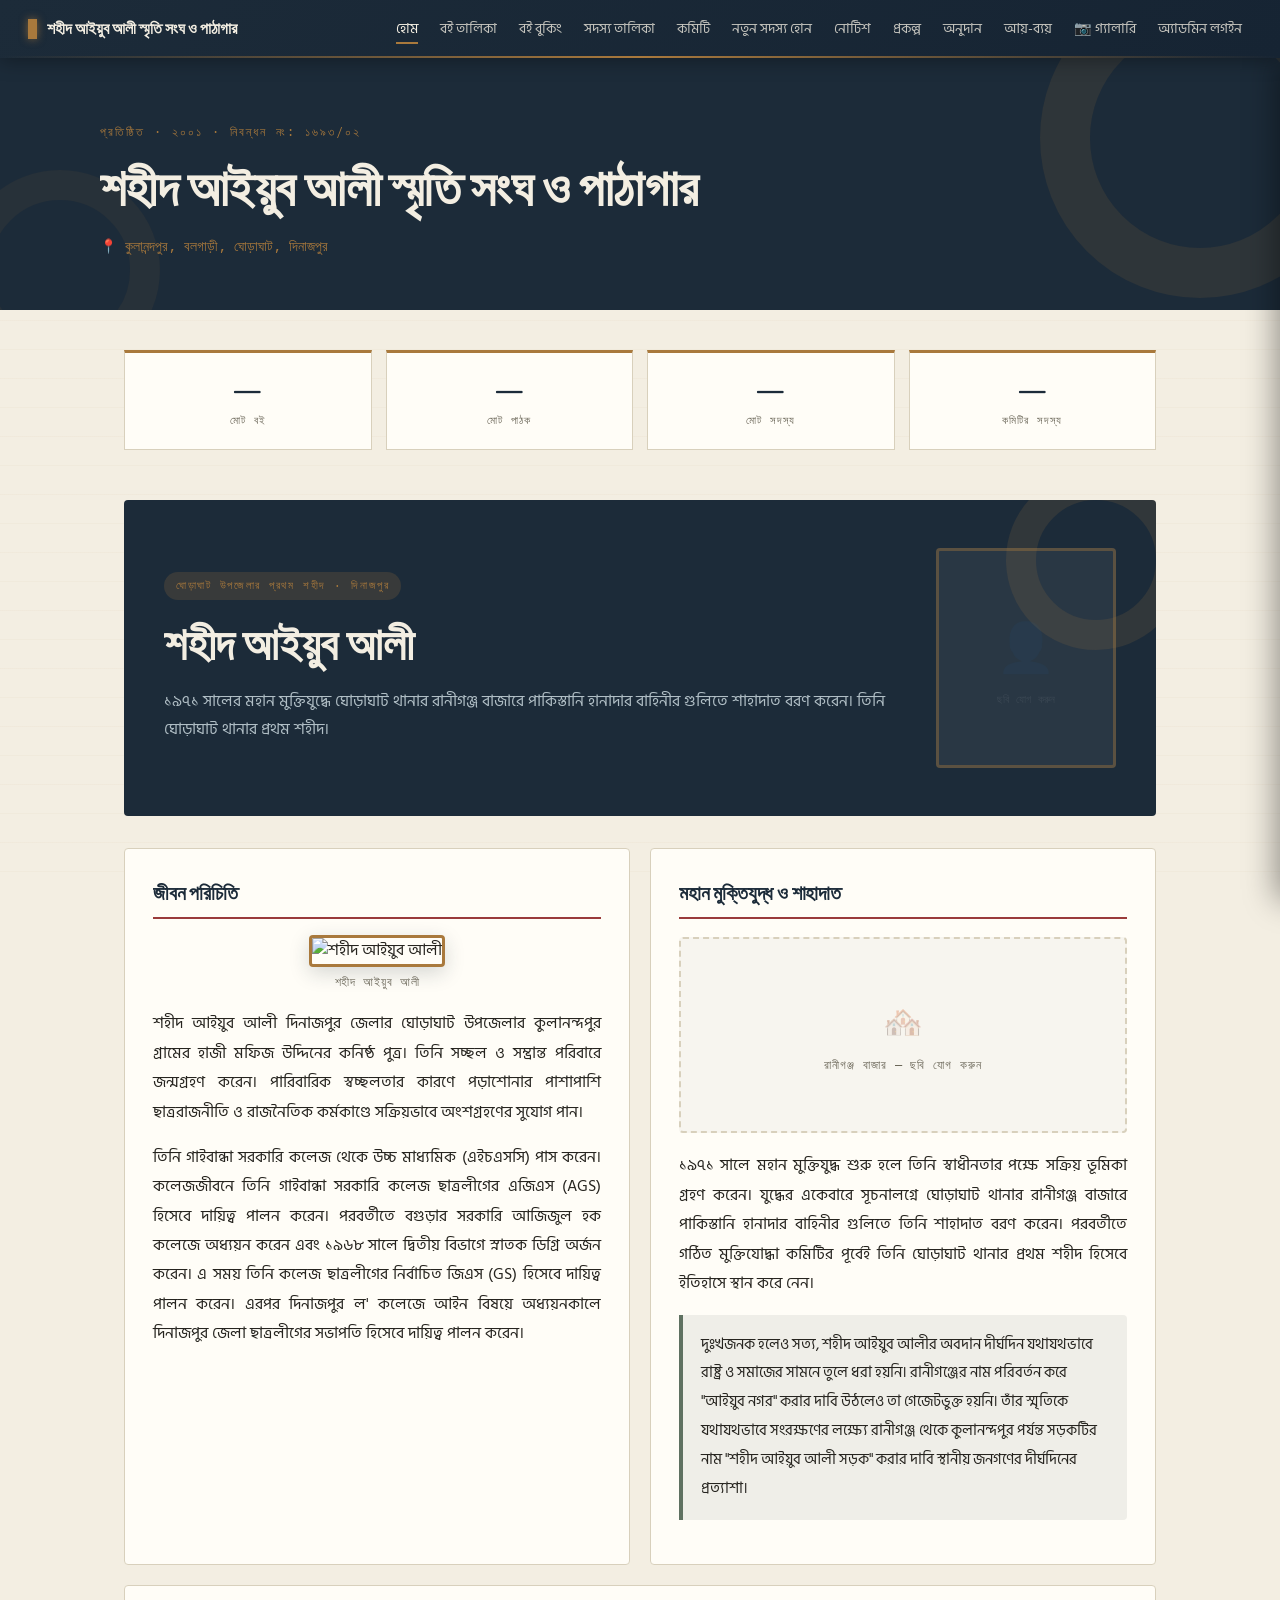
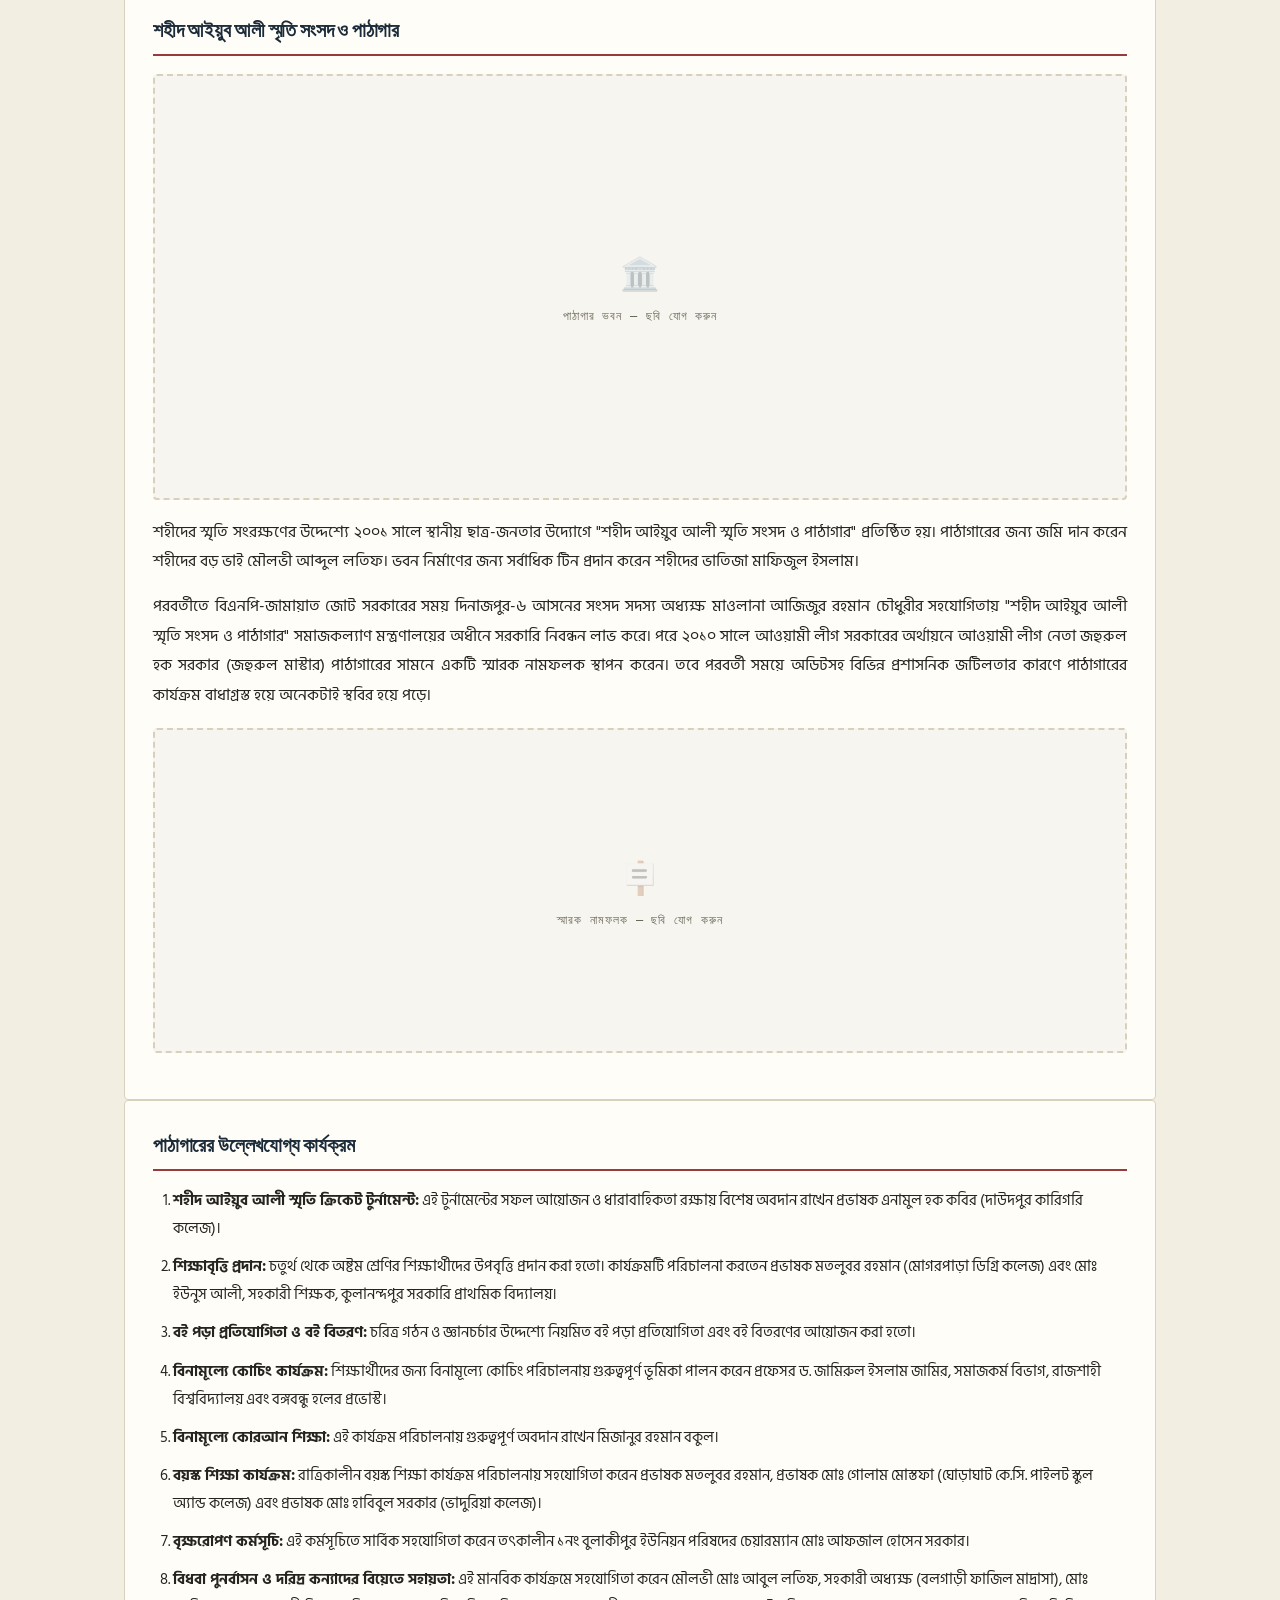
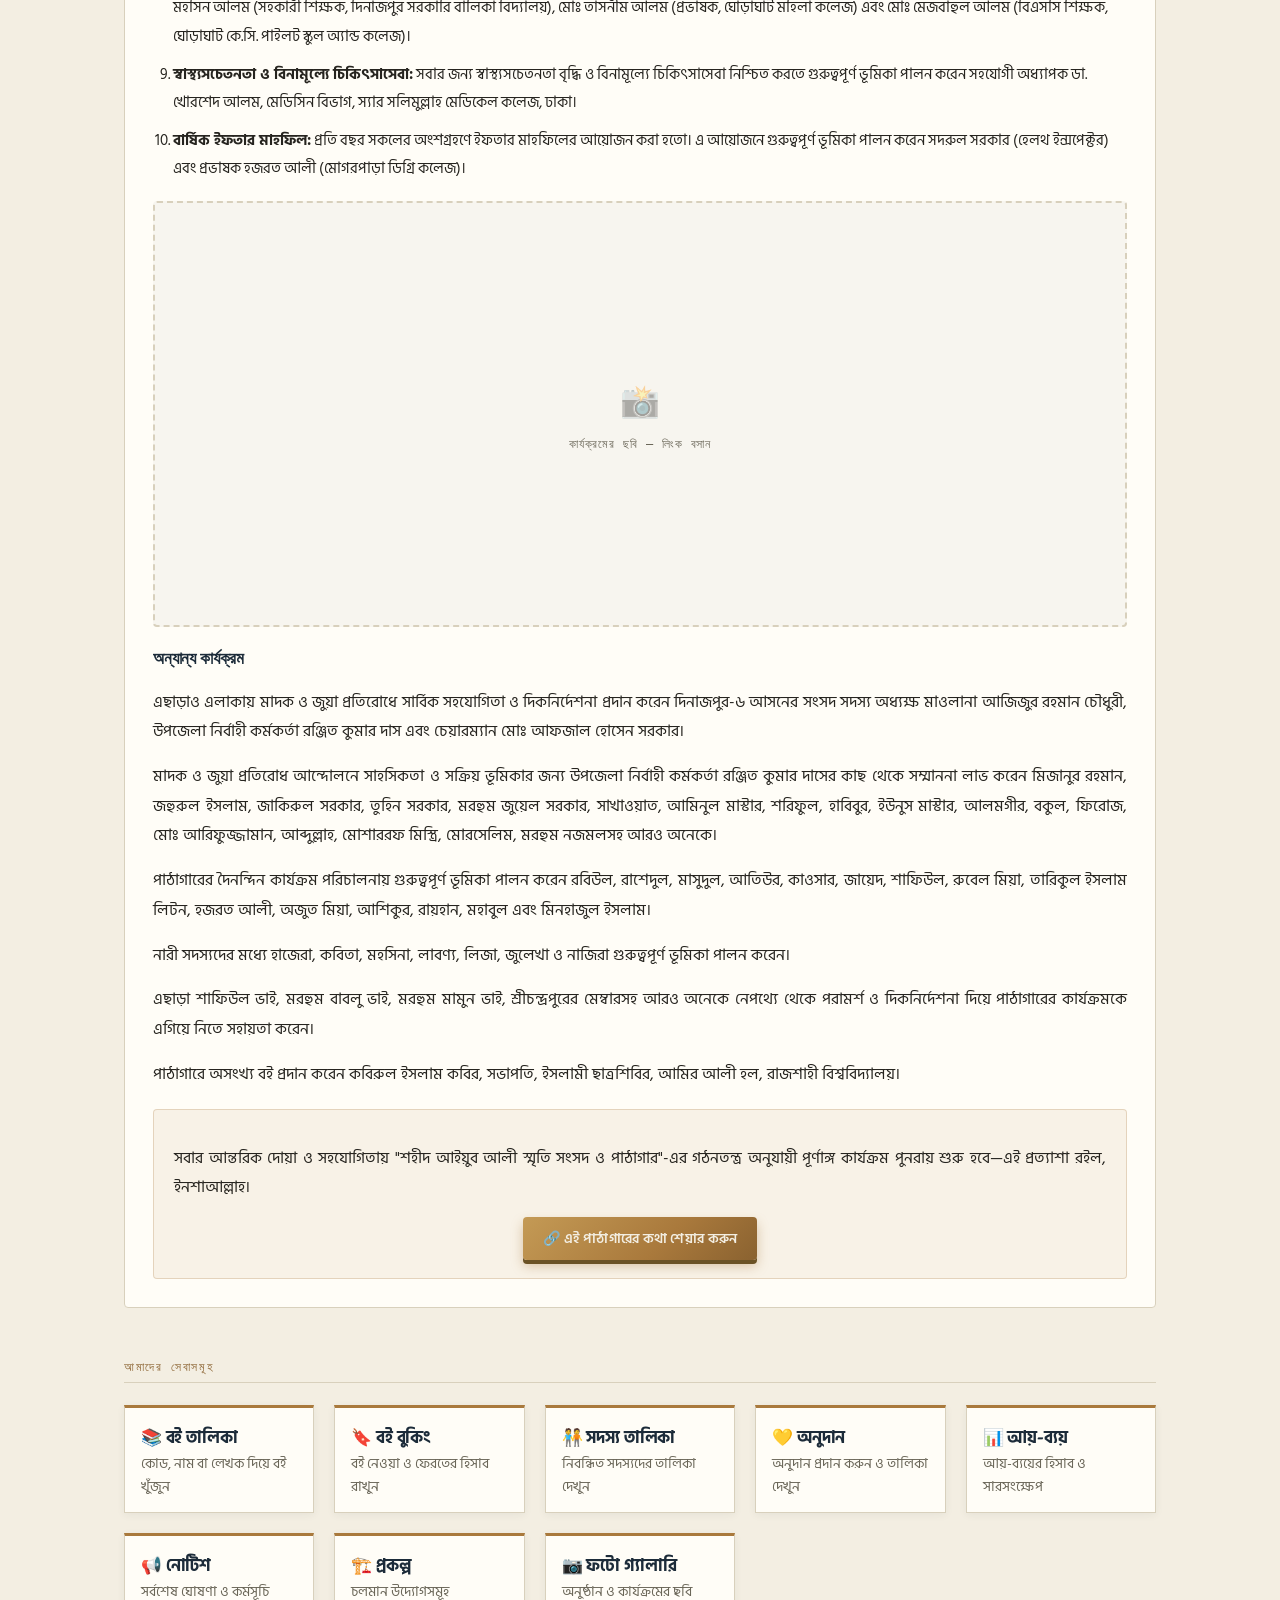
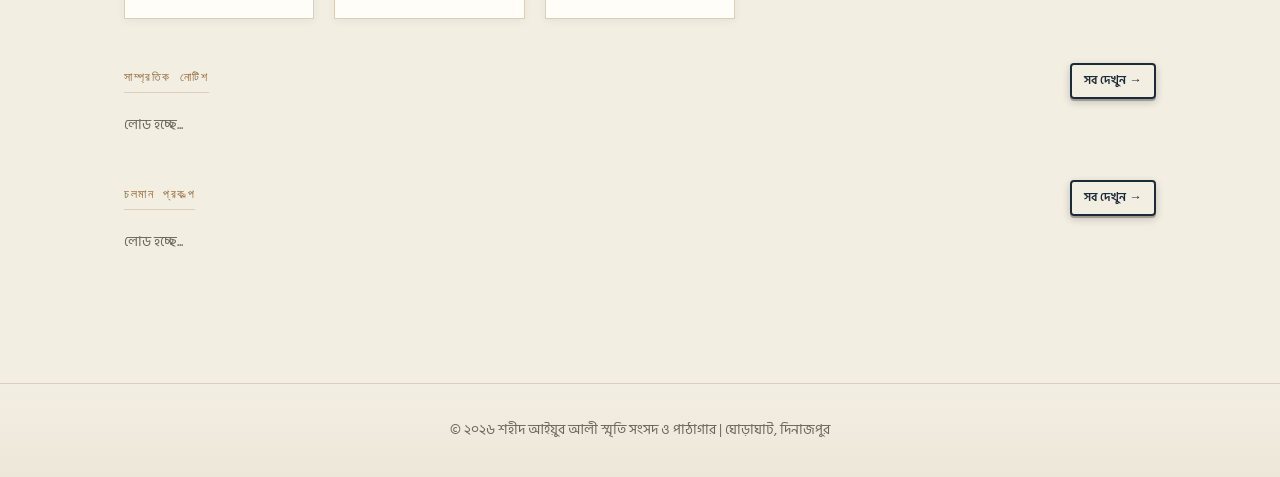
==== commit 5281559f: "Update index.html" ====
--- a/index.html
+++ b/index.html
@@ -319,6 +319,7 @@
       <a href="finance.html"  class="index-card" style="display:block;text-decoration:none;"><h3>📊 আয়-ব্যয়</h3><p style="color:var(--muted);font-size:.88rem;margin:0;">আয়-ব্যয়ের হিসাব ও সারসংক্ষেপ</p></a>
       <a href="notices.html"  class="index-card" style="display:block;text-decoration:none;"><h3>📢 নোটিশ</h3><p style="color:var(--muted);font-size:.88rem;margin:0;">সর্বশেষ ঘোষণা ও কর্মসূচি</p></a>
       <a href="projects.html" class="index-card" style="display:block;text-decoration:none;"><h3>🏗️ প্রকল্প</h3><p style="color:var(--muted);font-size:.88rem;margin:0;">চলমান উদ্যোগসমূহ</p></a>
+      <a href="gallery.html"  class="index-card" style="display:block;text-decoration:none;"><h3>📷 ফটো গ্যালারি</h3><p style="color:var(--muted);font-size:.88rem;margin:0;">অনুষ্ঠান ও কার্যক্রমের ছবি</p></a>
     </div>
   </section>
 
